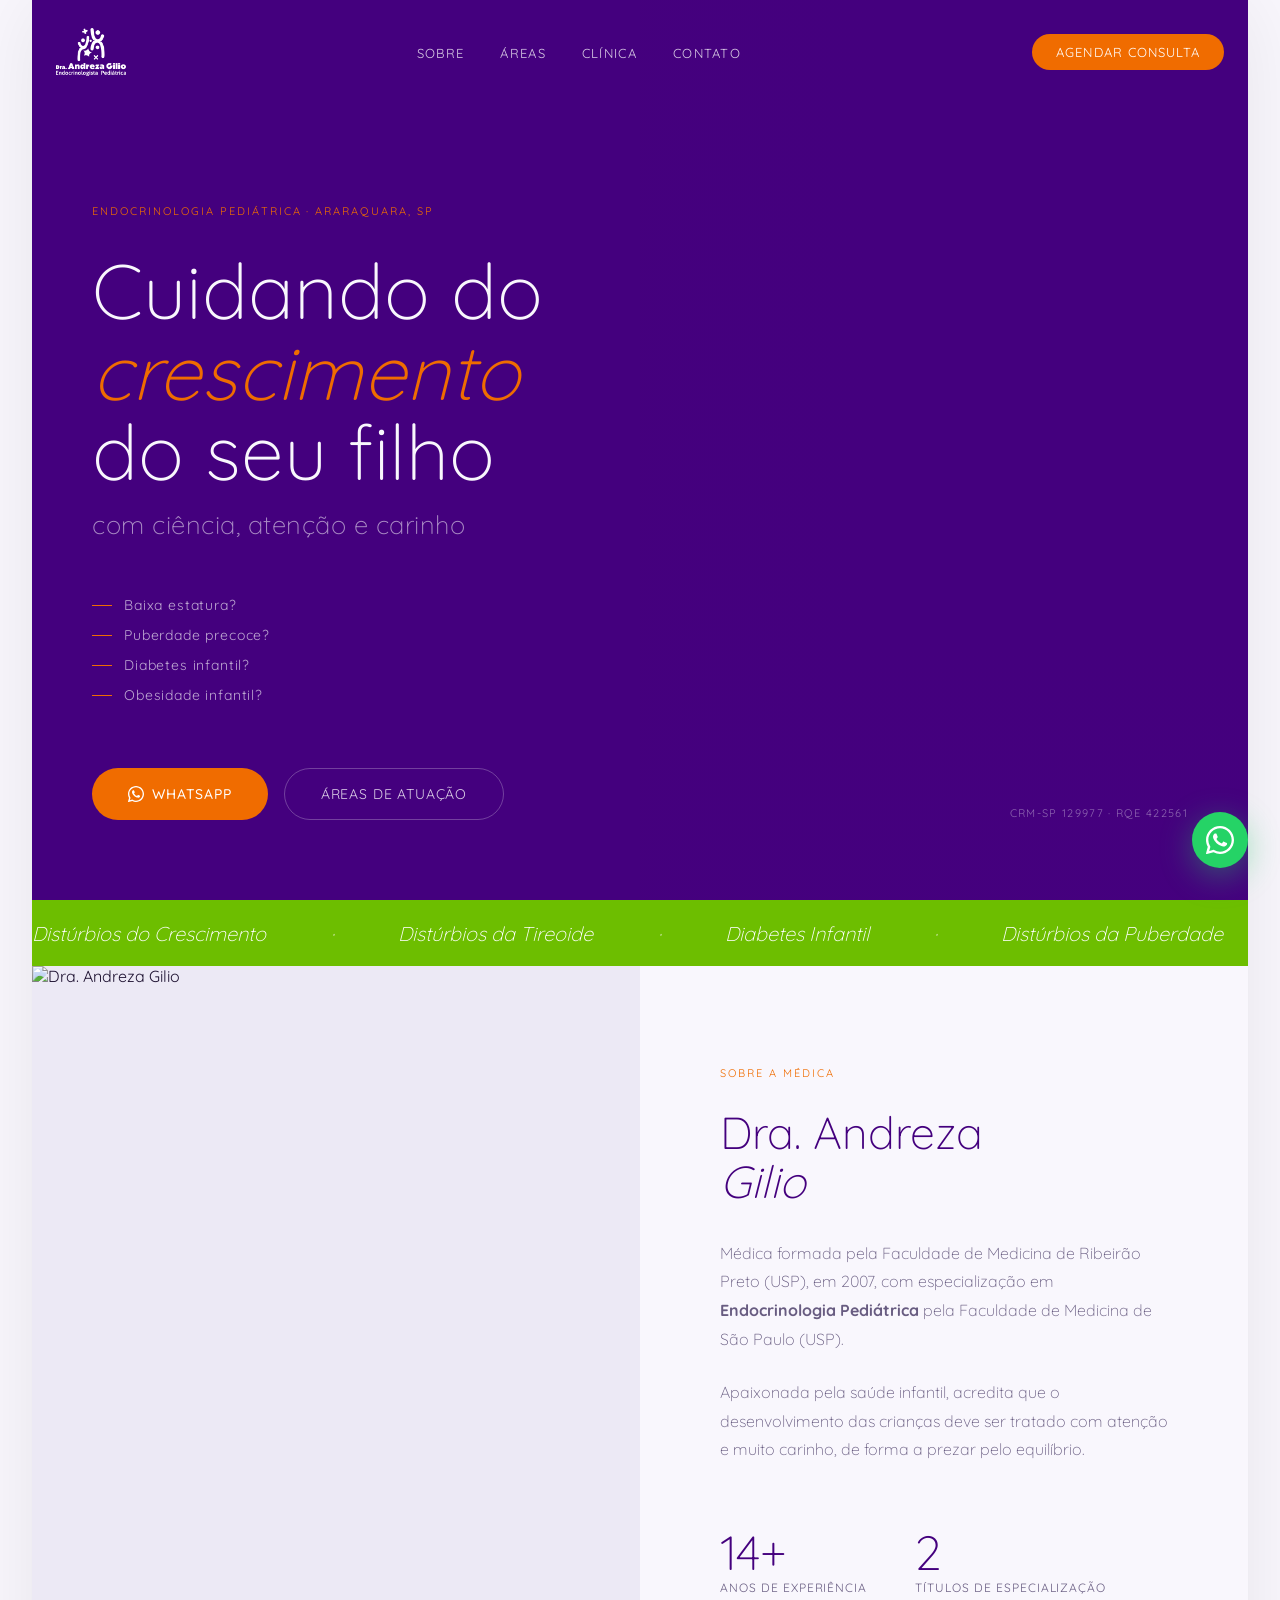
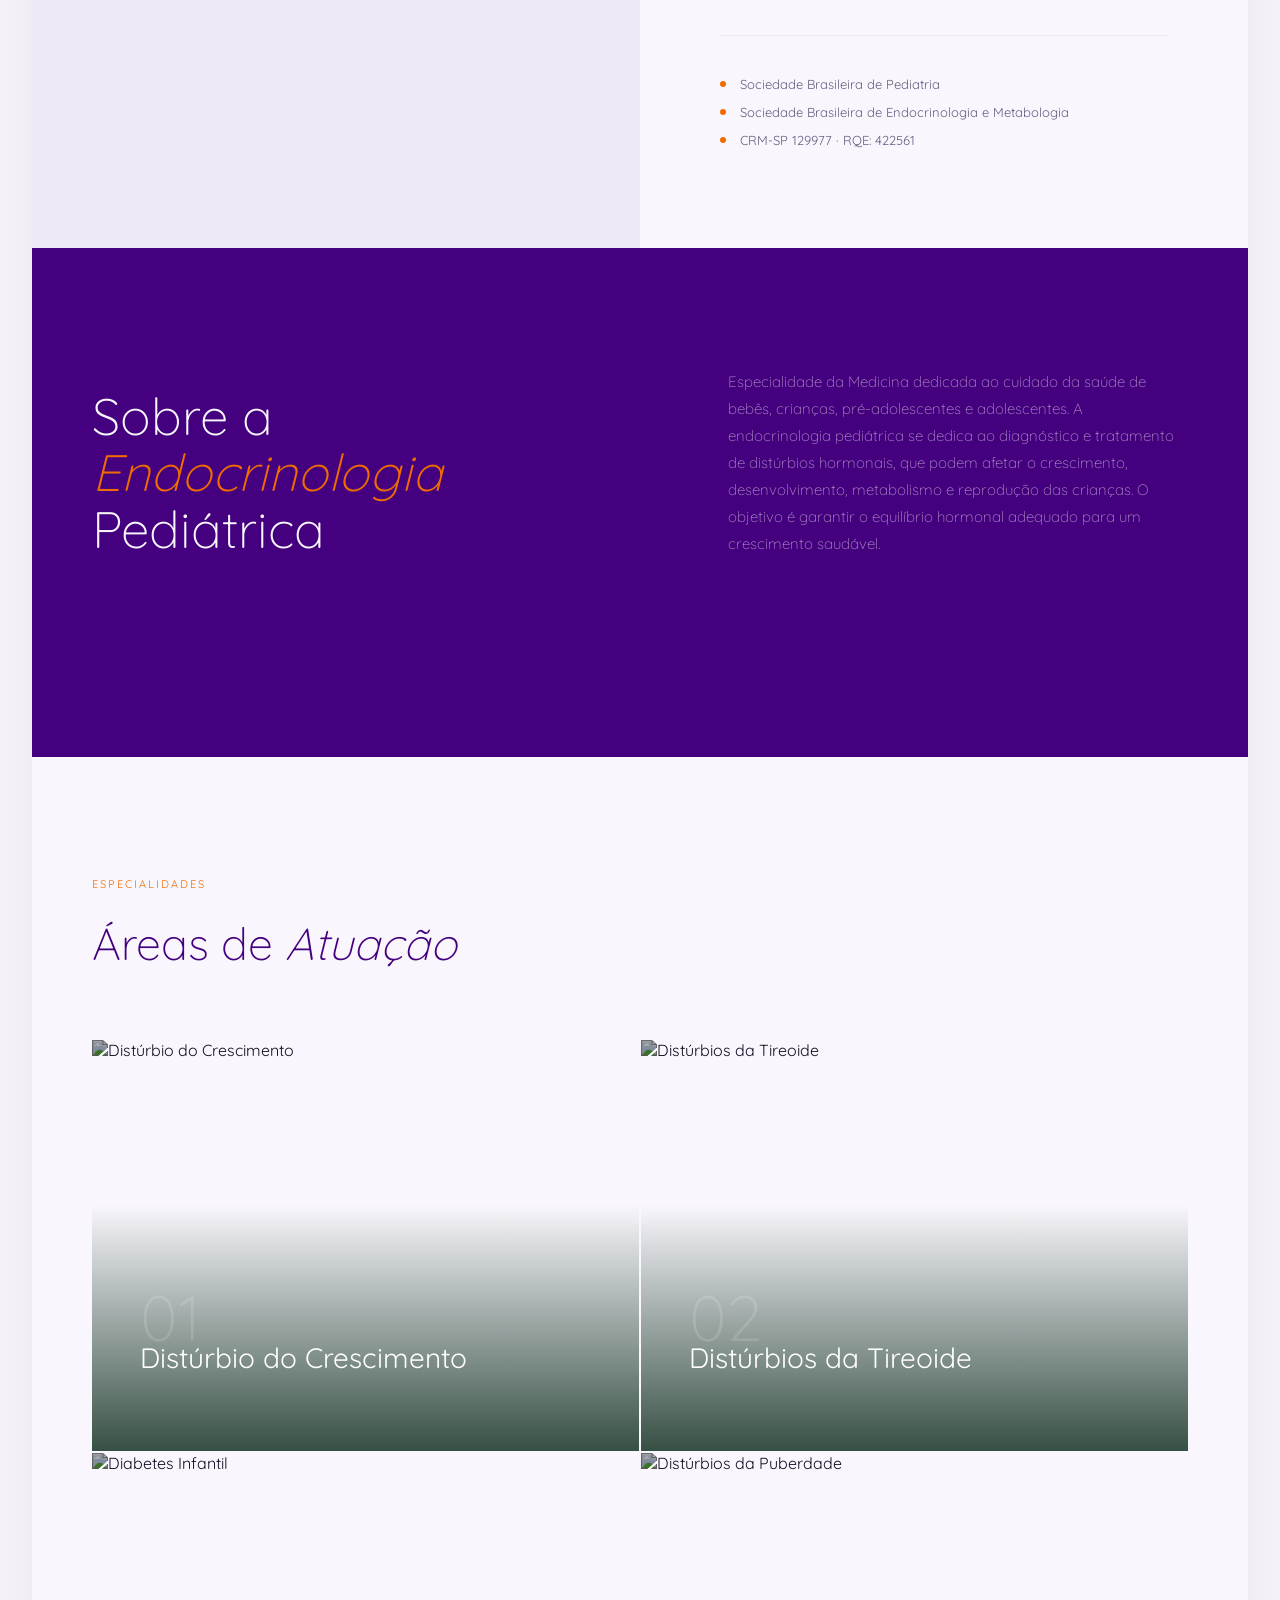
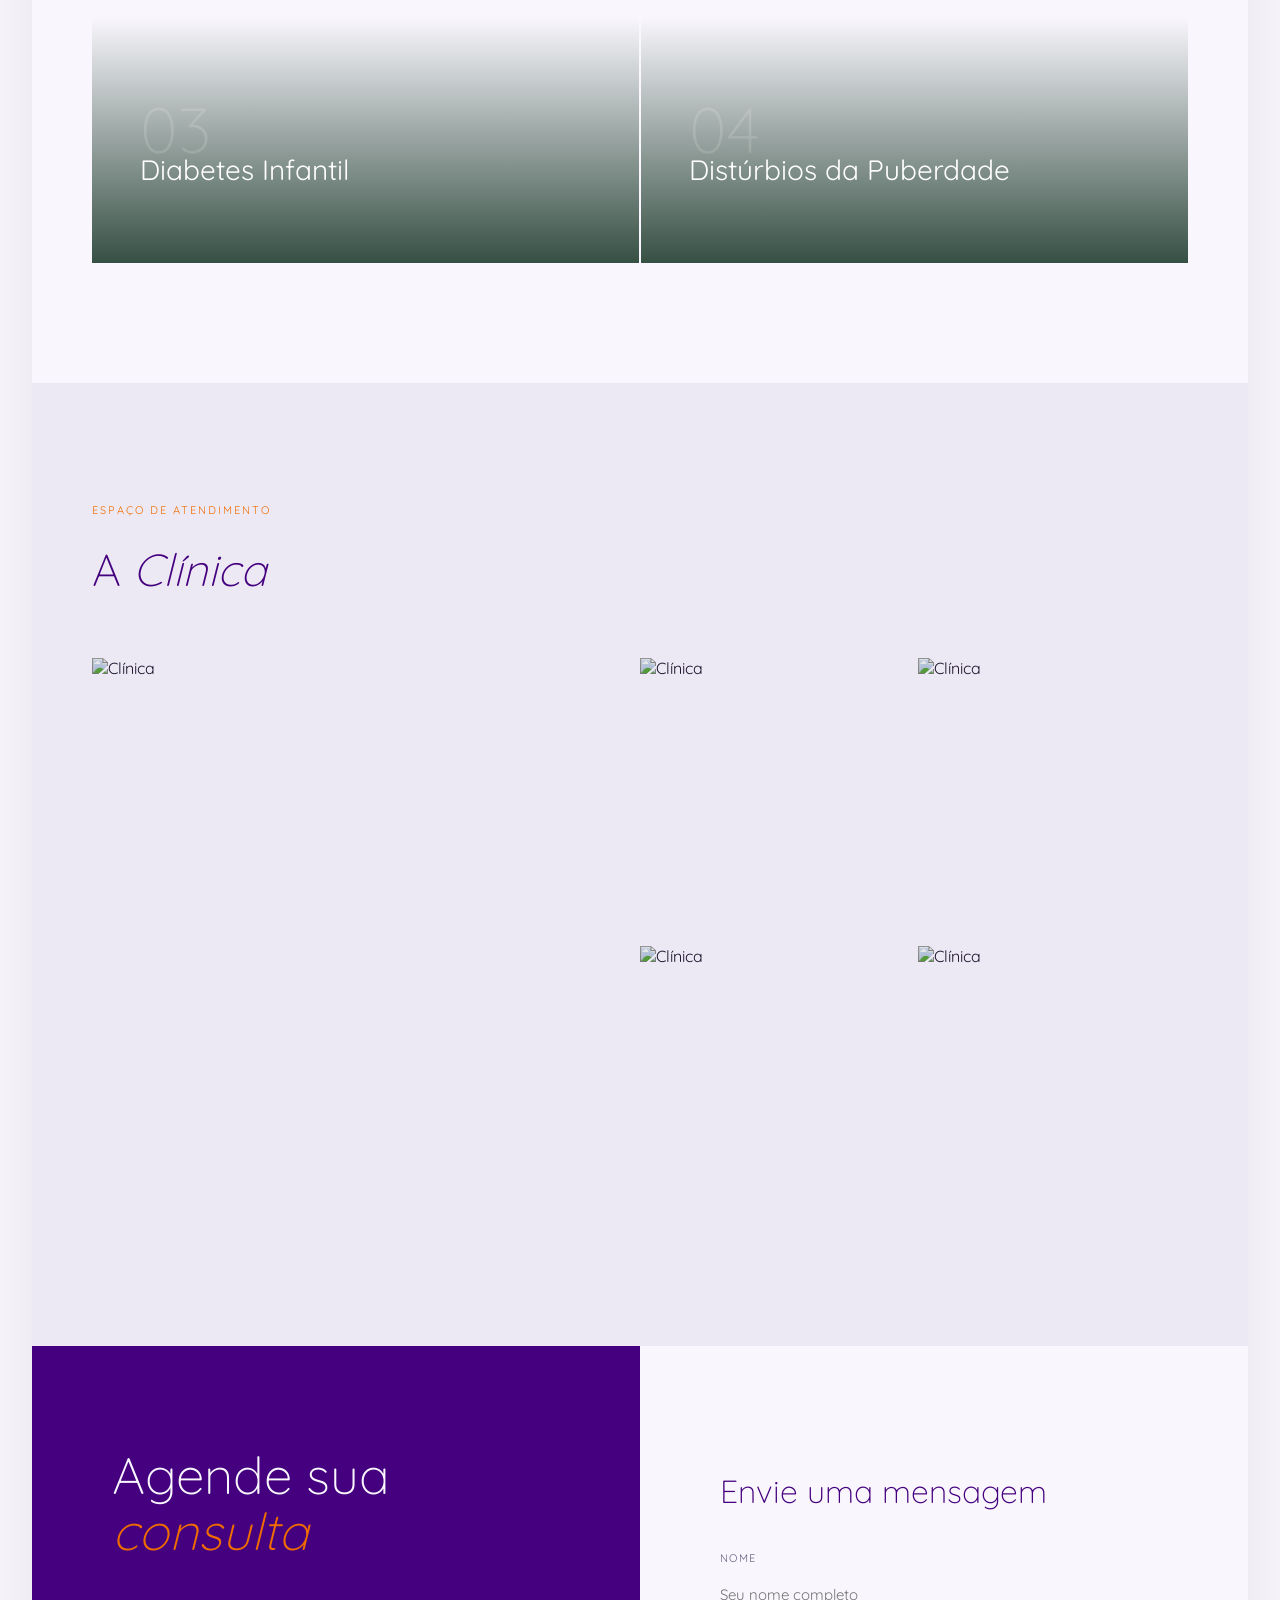
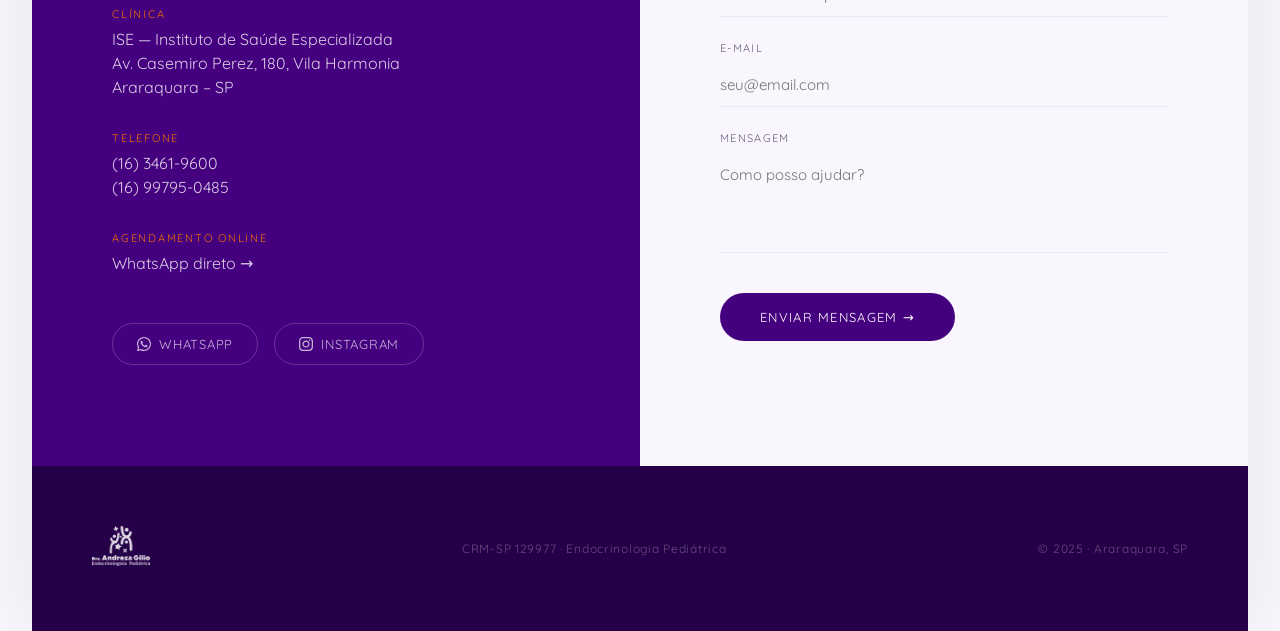
==== index.html @ 3a252bfd "Initial commit: add landing page and assets Co-Authored-By: Claude Sonnet 4.6 <noreply@anthropic.com" ====
<!DOCTYPE html>
<html lang="pt-BR">
<head>
<meta charset="UTF-8">
<meta name="viewport" content="width=device-width, initial-scale=1.0">
<title>Dra. Andreza Gilio — Endocrinologia Pediátrica</title>
<link rel="preconnect" href="https://fonts.googleapis.com">
<link href="https://fonts.googleapis.com/css2?family=Quicksand:wght@300;400;500;600;700&display=swap" rel="stylesheet">
<style>
  *, *::before, *::after { box-sizing: border-box; margin: 0; padding: 0; }

  :root {
    --green:   oklch(32% 0.18 300);   /* roxo escuro — principal */
    --green2:  oklch(44% 0.18 300);   /* roxo médio */
    --cream:   oklch(98% 0.008 300);  /* branco levemente lilás */
    --cream2:  oklch(94% 0.016 300);  /* off-white lilás */
    --gold:    oklch(68% 0.19 50);    /* laranja — CTA */
    --lime:    oklch(72% 0.22 132);   /* verde-limão */
    --pink:    oklch(62% 0.22 12);    /* rosa/estrela */
    --text:    oklch(22% 0.06 300);
    --muted:   oklch(50% 0.06 300);
    --serif: 'Quicksand', system-ui, sans-serif;
    --sans:  'Quicksand', system-ui, sans-serif;
    --max-w: 1216px;
  }

  html { scroll-behavior: smooth; }

  body {
    font-family: var(--sans);
    background: var(--cream);
    color: var(--text);
    overflow-x: hidden;
  }

  .container {
    max-width: var(--max-w);
    margin: 0 auto;
    width: 100%;
  }

  /* ── NAV ── */
  nav {
    position: fixed; top: 0; left: 0; right: 0; z-index: 100;
    display: flex; align-items: center; justify-content: center;
    padding: 0;
    transition: background 0.4s, box-shadow 0.4s;
  }
  nav.scrolled {
    background: rgba(250,248,244,0.92);
    backdrop-filter: blur(16px);
    box-shadow: 0 1px 0 rgba(0,0,0,0.06);
  }
  .nav-inner {
    max-width: var(--max-w);
    width: 100%;
    display: flex; align-items: center; justify-content: space-between;
    padding: 28px 24px;
    transition: padding 0.4s;
  }
  nav.scrolled .nav-inner { padding: 16px 24px; }
  .nav-logo {
    display: flex; align-items: center;
    text-decoration: none;
  }
  .nav-logo img { height: 48px; width: auto; transition: filter 0.4s; }
  nav:not(.scrolled) .nav-logo img { filter: brightness(0) invert(1); }
  nav.scrolled .nav-logo img { filter: none; }
  .nav-links { display: flex; gap: 36px; list-style: none; }
  .nav-links a {
    font-size: 13px; letter-spacing: 0.1em; text-transform: uppercase;
    color: rgba(255,255,255,0.8); text-decoration: none;
    transition: color 0.3s;
  }
  nav.scrolled .nav-links a { color: var(--muted); }
  .nav-links a:hover { color: var(--gold) !important; }
  .nav-cta {
    font-size: 13px; letter-spacing: 0.08em; text-transform: uppercase;
    padding: 10px 24px; border-radius: 100px;
    background: var(--gold); color: #fff; text-decoration: none;
    transition: opacity 0.2s, transform 0.2s;
  }
  .nav-cta:hover { opacity: 0.85; transform: translateY(-1px); }

  /* ── HERO ── */
  .hero {
    min-height: 100vh;
    background: var(--green);
    display: grid;
    grid-template-columns: 1fr 1fr;
    position: relative;
    overflow: hidden;
  }
  .hero-left {
    display: flex; flex-direction: column; justify-content: flex-end;
    padding: 120px 60px 80px;
    position: relative; z-index: 2;
  }
  .hero-tag {
    font-size: 11px; letter-spacing: 0.18em; text-transform: uppercase;
    color: var(--gold); margin-bottom: 32px;
    opacity: 0; animation: fadeUp 0.8s 0.2s forwards;
  }
  .hero-title {
    font-family: var(--serif);
    font-size: clamp(52px, 6vw, 88px);
    font-weight: 300; line-height: 1.05;
    color: var(--cream); margin-bottom: 16px;
    opacity: 0; animation: fadeUp 0.8s 0.4s forwards;
  }
  .hero-title em { font-style: italic; color: var(--gold); }
  .hero-subtitle {
    font-family: var(--serif); font-size: clamp(18px, 2vw, 26px);
    font-weight: 300; color: rgba(255,255,255,0.55);
    margin-bottom: 56px; letter-spacing: 0.02em;
    opacity: 0; animation: fadeUp 0.8s 0.6s forwards;
  }
  .hero-cycling {
    display: flex; flex-direction: column; gap: 12px;
    margin-bottom: 64px;
    opacity: 0; animation: fadeUp 0.8s 0.8s forwards;
  }
  .hero-q {
    display: inline-flex; align-items: center; gap: 12px;
    font-size: 14px; letter-spacing: 0.06em;
    color: rgba(255,255,255,0.65);
  }
  .hero-q::before {
    content: '';
    width: 20px; height: 1px; background: var(--gold); flex-shrink: 0;
  }
  .hero-actions {
    display: flex; gap: 16px; flex-wrap: wrap;
    opacity: 0; animation: fadeUp 0.8s 1.0s forwards;
  }
  .btn-primary {
    display: inline-flex; align-items: center; gap: 8px;
    padding: 16px 36px; border-radius: 100px;
    background: var(--gold); color: #fff;
    font-size: 14px; letter-spacing: 0.06em; text-transform: uppercase;
    text-decoration: none; transition: transform 0.2s, opacity 0.2s;
    font-family: var(--sans); font-weight: 500;
  }
  .btn-primary:hover { transform: translateY(-2px); opacity: 0.9; }
  .btn-ghost {
    display: inline-flex; align-items: center; gap: 8px;
    padding: 16px 36px; border-radius: 100px;
    border: 1px solid rgba(255,255,255,0.25);
    color: rgba(255,255,255,0.8); font-size: 14px;
    letter-spacing: 0.06em; text-transform: uppercase;
    text-decoration: none; transition: border-color 0.2s, color 0.2s;
    font-family: var(--sans);
  }
  .btn-ghost:hover { border-color: var(--gold); color: var(--gold); }

  .hero-right {
    position: relative; overflow: hidden;
  }
  .hero-img {
    position: absolute; inset: 0;
    background: url('https://andrezagilio.com.br/wp-content/uploads/2023/06/DSC00039-1.jpg') center/cover no-repeat;
    filter: brightness(0.75) saturate(0.8);
    animation: scaleIn 1.4s 0s cubic-bezier(0.25,0.46,0.45,0.94) forwards;
    transform: scale(1.08);
  }
  .hero-img-overlay {
    position: absolute; inset: 0;
    background: linear-gradient(90deg, var(--green) 0%, transparent 40%),
                linear-gradient(0deg, var(--green) 0%, transparent 30%);
    z-index: 1;
  }
  .hero-crm {
    position: absolute; bottom: 80px; right: 60px; z-index: 2;
    font-size: 11px; letter-spacing: 0.12em; text-transform: uppercase;
    color: rgba(255,255,255,0.4);
    opacity: 0; animation: fadeUp 0.8s 1.2s forwards;
  }

  /* ── MARQUEE ── */
  .marquee-wrap {
    background: var(--lime); overflow: hidden;
    padding: 18px 0;
  }
  .marquee-track {
    display: flex; gap: 64px; width: max-content;
    animation: marquee 24s linear infinite;
  }
  .marquee-item {
    font-family: var(--serif); font-size: 20px; font-weight: 300;
    font-style: italic; color: #fff; white-space: nowrap;
    display: flex; align-items: center; gap: 64px;
  }
  .marquee-item::after {
    content: '·'; font-size: 24px; color: rgba(255,255,255,0.5);
  }

  /* ── SOBRE ── */
  .sobre {
    display: grid; grid-template-columns: 1fr 1fr;
    min-height: 90vh;
  }
  .sobre-img-wrap {
    position: relative; overflow: hidden;
    background: var(--cream2);
  }
  .sobre-img {
    width: 100%; height: 100%;
    object-fit: cover;
    transition: transform 0.6s ease;
  }
  .sobre-img-wrap:hover .sobre-img { transform: scale(1.03); }
  .sobre-content {
    padding: 100px 80px;
    display: flex; flex-direction: column; justify-content: center;
  }
  .section-label {
    font-size: 11px; letter-spacing: 0.18em; text-transform: uppercase;
    color: var(--gold); margin-bottom: 28px;
  }
  .section-title {
    font-family: var(--serif);
    font-size: clamp(36px, 3.5vw, 56px);
    font-weight: 300; line-height: 1.1;
    color: var(--green); margin-bottom: 32px;
  }
  .section-title em { font-style: italic; }
  .sobre-text {
    font-size: 16px; line-height: 1.8;
    color: var(--muted); margin-bottom: 24px;
    font-weight: 300;
  }
  .sobre-creds {
    display: flex; flex-direction: column; gap: 12px;
    margin-top: 40px;
    padding-top: 40px;
    border-top: 1px solid var(--cream2);
  }
  .cred-item {
    display: flex; align-items: center; gap: 14px;
    font-size: 13px; color: var(--muted);
  }
  .cred-dot {
    width: 6px; height: 6px; border-radius: 50%;
    background: var(--gold); flex-shrink: 0;
  }
  .stat-row {
    display: flex; gap: 48px; margin-top: 40px;
  }
  .stat { display: flex; flex-direction: column; gap: 4px; }
  .stat-num {
    font-family: var(--serif); font-size: 48px;
    font-weight: 300; color: var(--green); line-height: 1;
  }
  .stat-label { font-size: 12px; letter-spacing: 0.08em; text-transform: uppercase; color: var(--muted); }

  /* ── ESPECIALIDADE ── */
  .especialidade {
    background: var(--green);
    padding: 120px 60px;
  }
  .espec-header {
    display: flex; justify-content: space-between; align-items: flex-end;
    margin-bottom: 80px;
  }
  .espec-title {
    font-family: var(--serif);
    font-size: clamp(36px, 4vw, 64px);
    font-weight: 300; color: var(--cream); line-height: 1.1;
  }
  .espec-title em { font-style: italic; color: var(--gold); }
  .espec-text {
    max-width: 460px; font-size: 15px; line-height: 1.8;
    color: rgba(255,255,255,0.55); font-weight: 300;
  }

  /* ── AREAS ── */
  .areas { padding: 120px 60px; background: var(--cream); }
  .areas-grid {
    display: grid; grid-template-columns: repeat(2, 1fr);
    gap: 2px; margin-top: 72px;
  }
  .area-card {
    position: relative; overflow: hidden;
    aspect-ratio: 4/3; cursor: pointer;
  }
  .area-img {
    width: 100%; height: 100%; object-fit: cover;
    transition: transform 0.6s ease;
    filter: brightness(0.65);
  }
  .area-card:hover .area-img { transform: scale(1.05); filter: brightness(0.5); }
  .area-overlay {
    position: absolute; inset: 0;
    display: flex; flex-direction: column; justify-content: flex-end;
    padding: 48px;
    background: linear-gradient(0deg, rgba(20,50,35,0.85) 0%, transparent 60%);
    z-index: 1;
  }
  .area-num {
    font-family: var(--serif); font-size: 64px; font-weight: 300;
    color: rgba(255,255,255,0.15); line-height: 1;
    margin-bottom: -8px;
  }
  .area-name {
    font-family: var(--serif); font-size: 28px; font-weight: 400;
    color: #fff; line-height: 1.2; margin-bottom: 12px;
  }
  .area-desc {
    font-size: 14px; line-height: 1.7; color: rgba(255,255,255,0.65);
    max-height: 0; overflow: hidden;
    transition: max-height 0.5s ease, opacity 0.4s;
    opacity: 0;
  }
  .area-card:hover .area-desc { max-height: 200px; opacity: 1; }
  .area-link {
    display: inline-flex; align-items: center; gap: 8px;
    margin-top: 16px; font-size: 13px; letter-spacing: 0.08em;
    text-transform: uppercase; color: var(--gold);
    text-decoration: none;
    max-height: 0; overflow: hidden; opacity: 0;
    transition: max-height 0.5s ease, opacity 0.4s 0.1s;
  }
  .area-card:hover .area-link { max-height: 40px; opacity: 1; }

  /* ── GALERIA ── */
  .galeria { padding: 120px 60px; background: var(--cream2); }
  .galeria-grid {
    display: grid;
    grid-template-columns: 2fr 1fr 1fr;
    grid-template-rows: 280px 280px;
    gap: 8px; margin-top: 64px;
  }
  .gal-item { overflow: hidden; }
  .gal-item:first-child { grid-row: 1/3; }
  .gal-item img {
    width: 100%; height: 100%; object-fit: cover;
    transition: transform 0.6s ease, filter 0.4s;
    filter: brightness(0.9) saturate(0.9);
  }
  .gal-item:hover img { transform: scale(1.05); filter: brightness(1) saturate(1); }

  /* ── CONTATO ── */
  .contato {
    display: grid; grid-template-columns: 1fr 1fr;
    min-height: 80vh;
  }
  .contato-left {
    background: var(--green);
    padding: 100px 80px;
    display: flex; flex-direction: column; justify-content: center;
  }
  .contato-title {
    font-family: var(--serif);
    font-size: clamp(36px, 4vw, 60px);
    font-weight: 300; color: var(--cream); line-height: 1.1;
    margin-bottom: 48px;
  }
  .contato-title em { font-style: italic; color: var(--gold); }
  .info-block {
    display: flex; flex-direction: column; gap: 32px;
  }
  .info-item { display: flex; flex-direction: column; gap: 6px; }
  .info-label {
    font-size: 11px; letter-spacing: 0.16em; text-transform: uppercase;
    color: var(--gold);
  }
  .info-value {
    font-size: 16px; color: rgba(255,255,255,0.8); line-height: 1.5;
  }
  .info-value a { color: rgba(255,255,255,0.8); text-decoration: none; }
  .info-value a:hover { color: var(--gold); }
  .social-row { display: flex; gap: 16px; margin-top: 48px; }
  .social-btn {
    display: inline-flex; align-items: center; gap: 8px;
    padding: 12px 24px; border-radius: 100px;
    border: 1px solid rgba(255,255,255,0.2);
    color: rgba(255,255,255,0.7); font-size: 13px;
    letter-spacing: 0.06em; text-transform: uppercase;
    text-decoration: none; transition: all 0.2s;
  }
  .social-btn:hover { background: var(--gold); border-color: var(--gold); color: #fff; }

  .contato-right {
    background: var(--cream); padding: 100px 80px;
    display: flex; flex-direction: column; justify-content: center;
  }
  .form-title {
    font-family: var(--serif); font-size: 32px;
    font-weight: 300; color: var(--green); margin-bottom: 40px;
  }
  .form-group { display: flex; flex-direction: column; gap: 8px; margin-bottom: 24px; }
  .form-label { font-size: 11px; letter-spacing: 0.12em; text-transform: uppercase; color: var(--muted); }
  .form-input, .form-textarea {
    border: none; border-bottom: 1px solid var(--cream2);
    background: transparent; padding: 12px 0;
    font-family: var(--sans); font-size: 15px; color: var(--text);
    outline: none; transition: border-color 0.3s;
  }
  .form-input:focus, .form-textarea:focus { border-color: var(--green); }
  .form-textarea { resize: none; min-height: 100px; }
  .btn-submit {
    display: inline-flex; align-items: center; gap: 8px;
    padding: 16px 40px; border-radius: 100px;
    background: var(--green); color: #fff;
    font-family: var(--sans); font-size: 13px;
    letter-spacing: 0.1em; text-transform: uppercase;
    border: none; cursor: pointer; margin-top: 16px;
    transition: transform 0.2s, opacity 0.2s;
  }
  .btn-submit:hover { transform: translateY(-2px); opacity: 0.85; }

  /* ── FOOTER ── */
  .hero-deco {
    position: absolute; inset: 0; width: 100%; height: 100%;
    pointer-events: none; z-index: 3;
  }

  footer {
    background: oklch(22% 0.12 300);
    padding: 60px;
    display: flex; align-items: center; justify-content: space-between;
    flex-wrap: wrap; gap: 24px;
  }
  .footer-logo {
    font-family: var(--serif); font-size: 20px;
    font-weight: 300; color: var(--cream); letter-spacing: 0.04em;
  }
  .footer-copy {
    font-size: 12px; color: rgba(255,255,255,0.3); letter-spacing: 0.06em;
  }
  .footer-crm { font-size: 12px; color: rgba(255,255,255,0.3); letter-spacing: 0.06em; }

  /* ── FLOATING WA ── */
  .wa-float {
    position: fixed; bottom: 32px; right: 32px; z-index: 200;
    width: 56px; height: 56px; border-radius: 50%;
    background: #25D366; display: flex; align-items: center; justify-content: center;
    box-shadow: 0 8px 32px rgba(37,211,102,0.4);
    text-decoration: none;
    transition: transform 0.2s, box-shadow 0.2s;
    animation: pulse 2s ease-in-out infinite;
  }
  .wa-float:hover { transform: scale(1.1); box-shadow: 0 12px 40px rgba(37,211,102,0.6); animation: none; }
  .wa-float svg { width: 28px; height: 28px; fill: #fff; }

  /* ── ANIMATIONS ── */
  @keyframes fadeUp {
    from { opacity: 0; transform: translateY(24px); }
    to   { opacity: 1; transform: translateY(0); }
  }
  @keyframes scaleIn {
    from { transform: scale(1.08); }
    to   { transform: scale(1); }
  }
  @keyframes marquee {
    from { transform: translateX(0); }
    to   { transform: translateX(-50%); }
  }
  @keyframes pulse {
    0%, 100% { box-shadow: 0 8px 32px rgba(37,211,102,0.4); }
    50%       { box-shadow: 0 8px 48px rgba(37,211,102,0.7); }
  }

  /* ── SITE WRAP ── */
  .site-wrap {
    max-width: var(--max-w);
    margin: 0 auto;
    overflow: hidden;
    box-shadow: 0 0 80px rgba(0,0,0,0.08);
  }

  /* ── SCROLL REVEAL ── */
  .reveal { opacity: 0; transform: translateY(40px); transition: opacity 0.8s ease, transform 0.8s ease; }
  .reveal.visible { opacity: 1; transform: translateY(0); }
  .reveal-delay-1 { transition-delay: 0.1s; }
  .reveal-delay-2 { transition-delay: 0.2s; }
  .reveal-delay-3 { transition-delay: 0.3s; }

  /* ── RESPONSIVE ── */
  @media (max-width: 900px) {
    .nav-inner { padding: 16px 20px !important; }
    .nav-links { display: none; }
    .hero { grid-template-columns: 1fr; }
    .hero-right { display: none; }
    .hero-left { padding: 120px 24px 80px; }
    .sobre { grid-template-columns: 1fr; }
    .sobre-img-wrap { height: 50vw; }
    .sobre-content { padding: 64px 24px; }
    .areas { padding: 80px 24px; }
    .areas-grid { grid-template-columns: 1fr; }
    .espec-header { flex-direction: column; gap: 24px; }
    .especialidade { padding: 80px 24px; }
    .galeria { padding: 80px 24px; }
    .galeria-grid { grid-template-columns: 1fr 1fr; grid-template-rows: auto; }
    .gal-item:first-child { grid-column: 1/3; grid-row: auto; }
    .contato { grid-template-columns: 1fr; }
    .contato-left, .contato-right { padding: 64px 24px; }
    .footer { padding: 40px 24px; }
    .stat-row { gap: 24px; }
  }
</style>
</head>
<body>

<div class="site-wrap">
<!-- NAV -->
<nav id="nav">
  <div class="nav-inner">
    <a href="#" class="nav-logo">
      <img src="uploads/pasted-1777074716741-0.png" alt="Dra. Andreza Gilio">
    </a>
    <ul class="nav-links">
      <li><a href="#sobre">Sobre</a></li>
      <li><a href="#areas">Áreas</a></li>
      <li><a href="#galeria">Clínica</a></li>
      <li><a href="#contato">Contato</a></li>
    </ul>
    <a href="https://wa.me/5516997950485" target="_blank" class="nav-cta">Agendar Consulta</a>
  </div>
</nav>

<!-- HERO -->
<section class="hero">
  <div class="hero-left">
    <p class="hero-tag">Endocrinologia Pediátrica · Araraquara, SP</p>
    <h1 class="hero-title">Cuidando do<br><em>crescimento</em><br>do seu filho</h1>
    <p class="hero-subtitle">com ciência, atenção e carinho</p>
    <div class="hero-cycling">
      <span class="hero-q">Baixa estatura?</span>
      <span class="hero-q">Puberdade precoce?</span>
      <span class="hero-q">Diabetes infantil?</span>
      <span class="hero-q">Obesidade infantil?</span>
    </div>
    <div class="hero-actions">
      <a href="https://wa.me/5516997950485" target="_blank" class="btn-primary">
        <svg width="16" height="16" viewBox="0 0 24 24" fill="currentColor"><path d="M17.472 14.382c-.297-.149-1.758-.867-2.03-.967-.273-.099-.471-.148-.67.15-.197.297-.767.966-.94 1.164-.173.199-.347.223-.644.075-.297-.15-1.255-.463-2.39-1.475-.883-.788-1.48-1.761-1.653-2.059-.173-.297-.018-.458.13-.606.134-.133.298-.347.446-.52.149-.174.198-.298.298-.497.099-.198.05-.371-.025-.52-.075-.149-.669-1.612-.916-2.207-.242-.579-.487-.5-.669-.51-.173-.008-.371-.01-.57-.01-.198 0-.52.074-.792.372-.272.297-1.04 1.016-1.04 2.479 0 1.462 1.065 2.875 1.213 3.074.149.198 2.096 3.2 5.077 4.487.709.306 1.262.489 1.694.625.712.227 1.36.195 1.871.118.571-.085 1.758-.719 2.006-1.413.248-.694.248-1.289.173-1.413-.074-.124-.272-.198-.57-.347z"/><path d="M12 0C5.373 0 0 5.373 0 12c0 2.123.553 4.116 1.524 5.849L.057 23.428a.5.5 0 0 0 .617.61l5.765-1.516A11.953 11.953 0 0 0 12 24c6.627 0 12-5.373 12-12S18.627 0 12 0zm0 22a9.955 9.955 0 0 1-5.093-1.396l-.366-.217-3.786.994 1.012-3.695-.238-.38A9.954 9.954 0 0 1 2 12C2 6.477 6.477 2 12 2s10 4.477 10 10-4.477 10-10 10z"/></svg>
        WhatsApp
      </a>
      <a href="#areas" class="btn-ghost">Áreas de Atuação</a>
    </div>
  </div>
  <div class="hero-right">
    <div class="hero-img"></div>
    <div class="hero-img-overlay"></div>
  </div>
  <p class="hero-crm">CRM-SP 129977 · RQE 422561</p>
</section>

<!-- MARQUEE -->
<div class="marquee-wrap">
  <div class="marquee-track">
    <span class="marquee-item">Distúrbios do Crescimento</span>
    <span class="marquee-item">Distúrbios da Tireoide</span>
    <span class="marquee-item">Diabetes Infantil</span>
    <span class="marquee-item">Distúrbios da Puberdade</span>
    <span class="marquee-item">Obesidade Infantil</span>
    <span class="marquee-item">Endocrinologia Pediátrica</span>
    <!-- duplicate for seamless loop -->
    <span class="marquee-item">Distúrbios do Crescimento</span>
    <span class="marquee-item">Distúrbios da Tireoide</span>
    <span class="marquee-item">Diabetes Infantil</span>
    <span class="marquee-item">Distúrbios da Puberdade</span>
    <span class="marquee-item">Obesidade Infantil</span>
    <span class="marquee-item">Endocrinologia Pediátrica</span>
  </div>
</div>

<!-- SOBRE -->
<section class="sobre" id="sobre">
  <div class="sobre-img-wrap">
    <img class="sobre-img" src="https://andrezagilio.com.br/wp-content/uploads/2023/06/MG_7802-768x512-1.jpg" alt="Dra. Andreza Gilio">
  </div>
  <div class="sobre-content">
    <p class="section-label reveal">Sobre a Médica</p>
    <h2 class="section-title reveal reveal-delay-1">Dra. Andreza<br><em>Gilio</em></h2>
    <p class="sobre-text reveal reveal-delay-2">
      Médica formada pela Faculdade de Medicina de Ribeirão Preto (USP), em 2007, com especialização em <strong>Endocrinologia Pediátrica</strong> pela Faculdade de Medicina de São Paulo (USP).
    </p>
    <p class="sobre-text reveal reveal-delay-2">
      Apaixonada pela saúde infantil, acredita que o desenvolvimento das crianças deve ser tratado com atenção e muito carinho, de forma a prezar pelo equilíbrio.
    </p>
    <div class="stat-row reveal reveal-delay-3">
      <div class="stat">
        <span class="stat-num">14+</span>
        <span class="stat-label">Anos de experiência</span>
      </div>
      <div class="stat">
        <span class="stat-num">2</span>
        <span class="stat-label">Títulos de especialização</span>
      </div>
    </div>
    <div class="sobre-creds reveal reveal-delay-3">
      <div class="cred-item"><span class="cred-dot"></span> Sociedade Brasileira de Pediatria</div>
      <div class="cred-item"><span class="cred-dot"></span> Sociedade Brasileira de Endocrinologia e Metabologia</div>
      <div class="cred-item"><span class="cred-dot"></span> CRM-SP 129977 · RQE: 422561</div>
    </div>
  </div>
</section>

<!-- ESPECIALIDADE -->
<section class="especialidade">
  <div class="espec-header">
    <h2 class="espec-title reveal">Sobre a<br><em>Endocrinologia</em><br>Pediátrica</h2>
    <p class="espec-text reveal reveal-delay-2">
      Especialidade da Medicina dedicada ao cuidado da saúde de bebês, crianças, pré-adolescentes e adolescentes. A endocrinologia pediátrica se dedica ao diagnóstico e tratamento de distúrbios hormonais, que podem afetar o crescimento, desenvolvimento, metabolismo e reprodução das crianças. O objetivo é garantir o equilíbrio hormonal adequado para um crescimento saudável.
    </p>
  </div>
</section>

<!-- AREAS -->
<section class="areas" id="areas">
  <p class="section-label reveal">Especialidades</p>
  <h2 class="section-title reveal reveal-delay-1">Áreas de <em>Atuação</em></h2>
  <div class="areas-grid">
    <div class="area-card">
      <img class="area-img" src="https://andrezagilio.com.br/wp-content/uploads/2023/06/4-2.jpg" alt="Distúrbio do Crescimento">
      <div class="area-overlay">
        <span class="area-num">01</span>
        <h3 class="area-name">Distúrbio do Crescimento</h3>
        <p class="area-desc">Condições que afetam o crescimento físico e maturação sexual em crianças, diagnosticadas e tratadas para garantir um desenvolvimento adequado.</p>
        <a href="https://wa.me/5516997950485" target="_blank" class="area-link">Agendar consulta →</a>
      </div>
    </div>
    <div class="area-card">
      <img class="area-img" src="https://andrezagilio.com.br/wp-content/uploads/2023/06/3-2.jpg" alt="Distúrbios da Tireoide">
      <div class="area-overlay">
        <span class="area-num">02</span>
        <h3 class="area-name">Distúrbios da Tireoide</h3>
        <p class="area-desc">Condições que afetam o funcionamento da glândula tireoide, incluindo hipotireoidismo, hipertireoidismo e outras doenças.</p>
        <a href="https://wa.me/5516997950485" target="_blank" class="area-link">Agendar consulta →</a>
      </div>
    </div>
    <div class="area-card">
      <img class="area-img" src="https://andrezagilio.com.br/wp-content/uploads/2023/06/2-1.jpg" alt="Diabetes Infantil">
      <div class="area-overlay">
        <span class="area-num">03</span>
        <h3 class="area-name">Diabetes Infantil</h3>
        <p class="area-desc">Condição em que crianças apresentam dificuldades na regulação dos níveis de açúcar no sangue, com manejo e tratamento especializado.</p>
        <a href="https://wa.me/5516997950485" target="_blank" class="area-link">Agendar consulta →</a>
      </div>
    </div>
    <div class="area-card">
      <img class="area-img" src="https://andrezagilio.com.br/wp-content/uploads/2023/06/1.jpg" alt="Distúrbios da Puberdade">
      <div class="area-overlay">
        <span class="area-num">04</span>
        <h3 class="area-name">Distúrbios da Puberdade</h3>
        <p class="area-desc">Puberdade precoce, tardia ou anormalidades no desenvolvimento dos caracteres sexuais secundários, tratados com cuidado especializado.</p>
        <a href="https://wa.me/5516997950485" target="_blank" class="area-link">Agendar consulta →</a>
      </div>
    </div>
  </div>
</section>

<!-- GALERIA -->
<section class="galeria" id="galeria">
  <p class="section-label reveal">Espaço de Atendimento</p>
  <h2 class="section-title reveal reveal-delay-1">A <em>Clínica</em></h2>
  <div class="galeria-grid">
    <div class="gal-item reveal">
      <img src="https://andrezagilio.com.br/wp-content/uploads/2023/06/MG_7847.jpg" alt="Clínica">
    </div>
    <div class="gal-item reveal reveal-delay-1">
      <img src="https://andrezagilio.com.br/wp-content/uploads/2023/06/MG_7840.jpg" alt="Clínica">
    </div>
    <div class="gal-item reveal reveal-delay-2">
      <img src="https://andrezagilio.com.br/wp-content/uploads/2023/06/MG_7804.jpg" alt="Clínica">
    </div>
    <div class="gal-item reveal reveal-delay-1">
      <img src="https://andrezagilio.com.br/wp-content/uploads/2023/06/MG_7786.jpg" alt="Clínica">
    </div>
    <div class="gal-item reveal reveal-delay-2">
      <img src="https://andrezagilio.com.br/wp-content/uploads/2023/06/MG_7779.jpg" alt="Clínica">
    </div>
  </div>
</section>

<!-- CONTATO -->
<section class="contato" id="contato">
  <div class="contato-left">
    <h2 class="contato-title reveal">Agende sua<br><em>consulta</em></h2>
    <div class="info-block">
      <div class="info-item reveal">
        <span class="info-label">Clínica</span>
        <span class="info-value">ISE — Instituto de Saúde Especializada<br>Av. Casemiro Perez, 180, Vila Harmonia<br>Araraquara – SP</span>
      </div>
      <div class="info-item reveal reveal-delay-1">
        <span class="info-label">Telefone</span>
        <span class="info-value">
          <a href="tel:+551634619600">(16) 3461-9600</a><br>
          <a href="tel:+5516997950485">(16) 99795-0485</a>
        </span>
      </div>
      <div class="info-item reveal reveal-delay-2">
        <span class="info-label">Agendamento Online</span>
        <span class="info-value">
          <a href="https://wa.me/5516997950485" target="_blank">WhatsApp direto →</a>
        </span>
      </div>
    </div>
    <div class="social-row reveal reveal-delay-3">
      <a href="https://wa.me/5516997950485" target="_blank" class="social-btn">
        <svg width="14" height="14" viewBox="0 0 24 24" fill="currentColor"><path d="M17.472 14.382c-.297-.149-1.758-.867-2.03-.967-.273-.099-.471-.148-.67.15-.197.297-.767.966-.94 1.164-.173.199-.347.223-.644.075-.297-.15-1.255-.463-2.39-1.475-.883-.788-1.48-1.761-1.653-2.059-.173-.297-.018-.458.13-.606.134-.133.298-.347.446-.52.149-.174.198-.298.298-.497.099-.198.05-.371-.025-.52-.075-.149-.669-1.612-.916-2.207-.242-.579-.487-.5-.669-.51-.173-.008-.371-.01-.57-.01-.198 0-.52.074-.792.372-.272.297-1.04 1.016-1.04 2.479 0 1.462 1.065 2.875 1.213 3.074.149.198 2.096 3.2 5.077 4.487.709.306 1.262.489 1.694.625.712.227 1.36.195 1.871.118.571-.085 1.758-.719 2.006-1.413.248-.694.248-1.289.173-1.413-.074-.124-.272-.198-.57-.347z"/><path d="M12 0C5.373 0 0 5.373 0 12c0 2.123.553 4.116 1.524 5.849L.057 23.428a.5.5 0 0 0 .617.61l5.765-1.516A11.953 11.953 0 0 0 12 24c6.627 0 12-5.373 12-12S18.627 0 12 0zm0 22a9.955 9.955 0 0 1-5.093-1.396l-.366-.217-3.786.994 1.012-3.695-.238-.38A9.954 9.954 0 0 1 2 12C2 6.477 6.477 2 12 2s10 4.477 10 10-4.477 10-10 10z"/></svg>
        WhatsApp
      </a>
      <a href="https://www.instagram.com/dra.andrezagilio/" target="_blank" class="social-btn">
        <svg width="14" height="14" viewBox="0 0 24 24" fill="currentColor"><path d="M12 2.163c3.204 0 3.584.012 4.85.07 3.252.148 4.771 1.691 4.919 4.919.058 1.265.069 1.645.069 4.849 0 3.205-.012 3.584-.069 4.849-.149 3.225-1.664 4.771-4.919 4.919-1.266.058-1.644.07-4.85.07-3.204 0-3.584-.012-4.849-.07-3.26-.149-4.771-1.699-4.919-4.92-.058-1.265-.07-1.644-.07-4.849 0-3.204.013-3.583.07-4.849.149-3.227 1.664-4.771 4.919-4.919 1.266-.057 1.645-.069 4.849-.069zm0-2.163c-3.259 0-3.667.014-4.947.072-4.358.2-6.78 2.618-6.98 6.98-.059 1.281-.073 1.689-.073 4.948 0 3.259.014 3.668.072 4.948.2 4.358 2.618 6.78 6.98 6.98 1.281.058 1.689.072 4.948.072 3.259 0 3.668-.014 4.948-.072 4.354-.2 6.782-2.618 6.979-6.98.059-1.28.073-1.689.073-4.948 0-3.259-.014-3.667-.072-4.947-.196-4.354-2.617-6.78-6.979-6.98-1.281-.059-1.69-.073-4.949-.073zm0 5.838c-3.403 0-6.162 2.759-6.162 6.162s2.759 6.163 6.162 6.163 6.162-2.759 6.162-6.163c0-3.403-2.759-6.162-6.162-6.162zm0 10.162c-2.209 0-4-1.79-4-4 0-2.209 1.791-4 4-4s4 1.791 4 4c0 2.21-1.791 4-4 4zm6.406-11.845c-.796 0-1.441.645-1.441 1.44s.645 1.44 1.441 1.44c.795 0 1.439-.645 1.439-1.44s-.644-1.44-1.439-1.44z"/></svg>
        Instagram
      </a>
    </div>
  </div>
  <div class="contato-right">
    <h3 class="form-title reveal">Envie uma mensagem</h3>
    <form onsubmit="handleForm(event)">
      <div class="form-group reveal">
        <label class="form-label">Nome</label>
        <input class="form-input" type="text" placeholder="Seu nome completo" required>
      </div>
      <div class="form-group reveal reveal-delay-1">
        <label class="form-label">E-mail</label>
        <input class="form-input" type="email" placeholder="seu@email.com" required>
      </div>
      <div class="form-group reveal reveal-delay-2">
        <label class="form-label">Mensagem</label>
        <textarea class="form-textarea" placeholder="Como posso ajudar?" required></textarea>
      </div>
      <button type="submit" class="btn-submit reveal reveal-delay-3">Enviar mensagem →</button>
    </form>
  </div>
</section>

<!-- FOOTER -->
<footer>
  <span class="footer-logo"><img src="uploads/pasted-1777074716741-0.png" alt="Dra. Andreza Gilio" style="height:40px;filter:brightness(0) invert(1);opacity:0.85;"></span>
  <span class="footer-crm">CRM-SP 129977 · Endocrinologia Pediátrica</span>
  <span class="footer-copy">© 2025 · Araraquara, SP</span>
</footer>
</div><!-- /.site-wrap -->

<!-- FLOATING WA -->
<a href="https://wa.me/5516997950485" target="_blank" class="wa-float" title="Agendar pelo WhatsApp">
  <svg viewBox="0 0 24 24"><path d="M17.472 14.382c-.297-.149-1.758-.867-2.03-.967-.273-.099-.471-.148-.67.15-.197.297-.767.966-.94 1.164-.173.199-.347.223-.644.075-.297-.15-1.255-.463-2.39-1.475-.883-.788-1.48-1.761-1.653-2.059-.173-.297-.018-.458.13-.606.134-.133.298-.347.446-.52.149-.174.198-.298.298-.497.099-.198.05-.371-.025-.52-.075-.149-.669-1.612-.916-2.207-.242-.579-.487-.5-.669-.51-.173-.008-.371-.01-.57-.01-.198 0-.52.074-.792.372-.272.297-1.04 1.016-1.04 2.479 0 1.462 1.065 2.875 1.213 3.074.149.198 2.096 3.2 5.077 4.487.709.306 1.262.489 1.694.625.712.227 1.36.195 1.871.118.571-.085 1.758-.719 2.006-1.413.248-.694.248-1.289.173-1.413-.074-.124-.272-.198-.57-.347z"/><path d="M12 0C5.373 0 0 5.373 0 12c0 2.123.553 4.116 1.524 5.849L.057 23.428a.5.5 0 0 0 .617.61l5.765-1.516A11.953 11.953 0 0 0 12 24c6.627 0 12-5.373 12-12S18.627 0 12 0zm0 22a9.955 9.955 0 0 1-5.093-1.396l-.366-.217-3.786.994 1.012-3.695-.238-.38A9.954 9.954 0 0 1 2 12C2 6.477 6.477 2 12 2s10 4.477 10 10-4.477 10-10 10z"/></svg>
</a>

<script>
  // Nav scroll
  const nav = document.getElementById('nav');
  window.addEventListener('scroll', () => {
    nav.classList.toggle('scrolled', window.scrollY > 60);
  });

  // Scroll reveal
  const reveals = document.querySelectorAll('.reveal');
  const observer = new IntersectionObserver((entries) => {
    entries.forEach(e => {
      if (e.isIntersecting) { e.target.classList.add('visible'); observer.unobserve(e.target); }
    });
  }, { threshold: 0.12, rootMargin: '0px 0px -60px 0px' });
  reveals.forEach(r => observer.observe(r));

  // Form handler
  function handleForm(e) {
    e.preventDefault();
    const btn = e.target.querySelector('.btn-submit');
    btn.textContent = 'Mensagem enviada ✓';
    btn.style.background = 'var(--gold)';
    setTimeout(() => { btn.textContent = 'Enviar mensagem →'; btn.style.background = ''; e.target.reset(); }, 3000);
  }
</script>
</body>
</html>
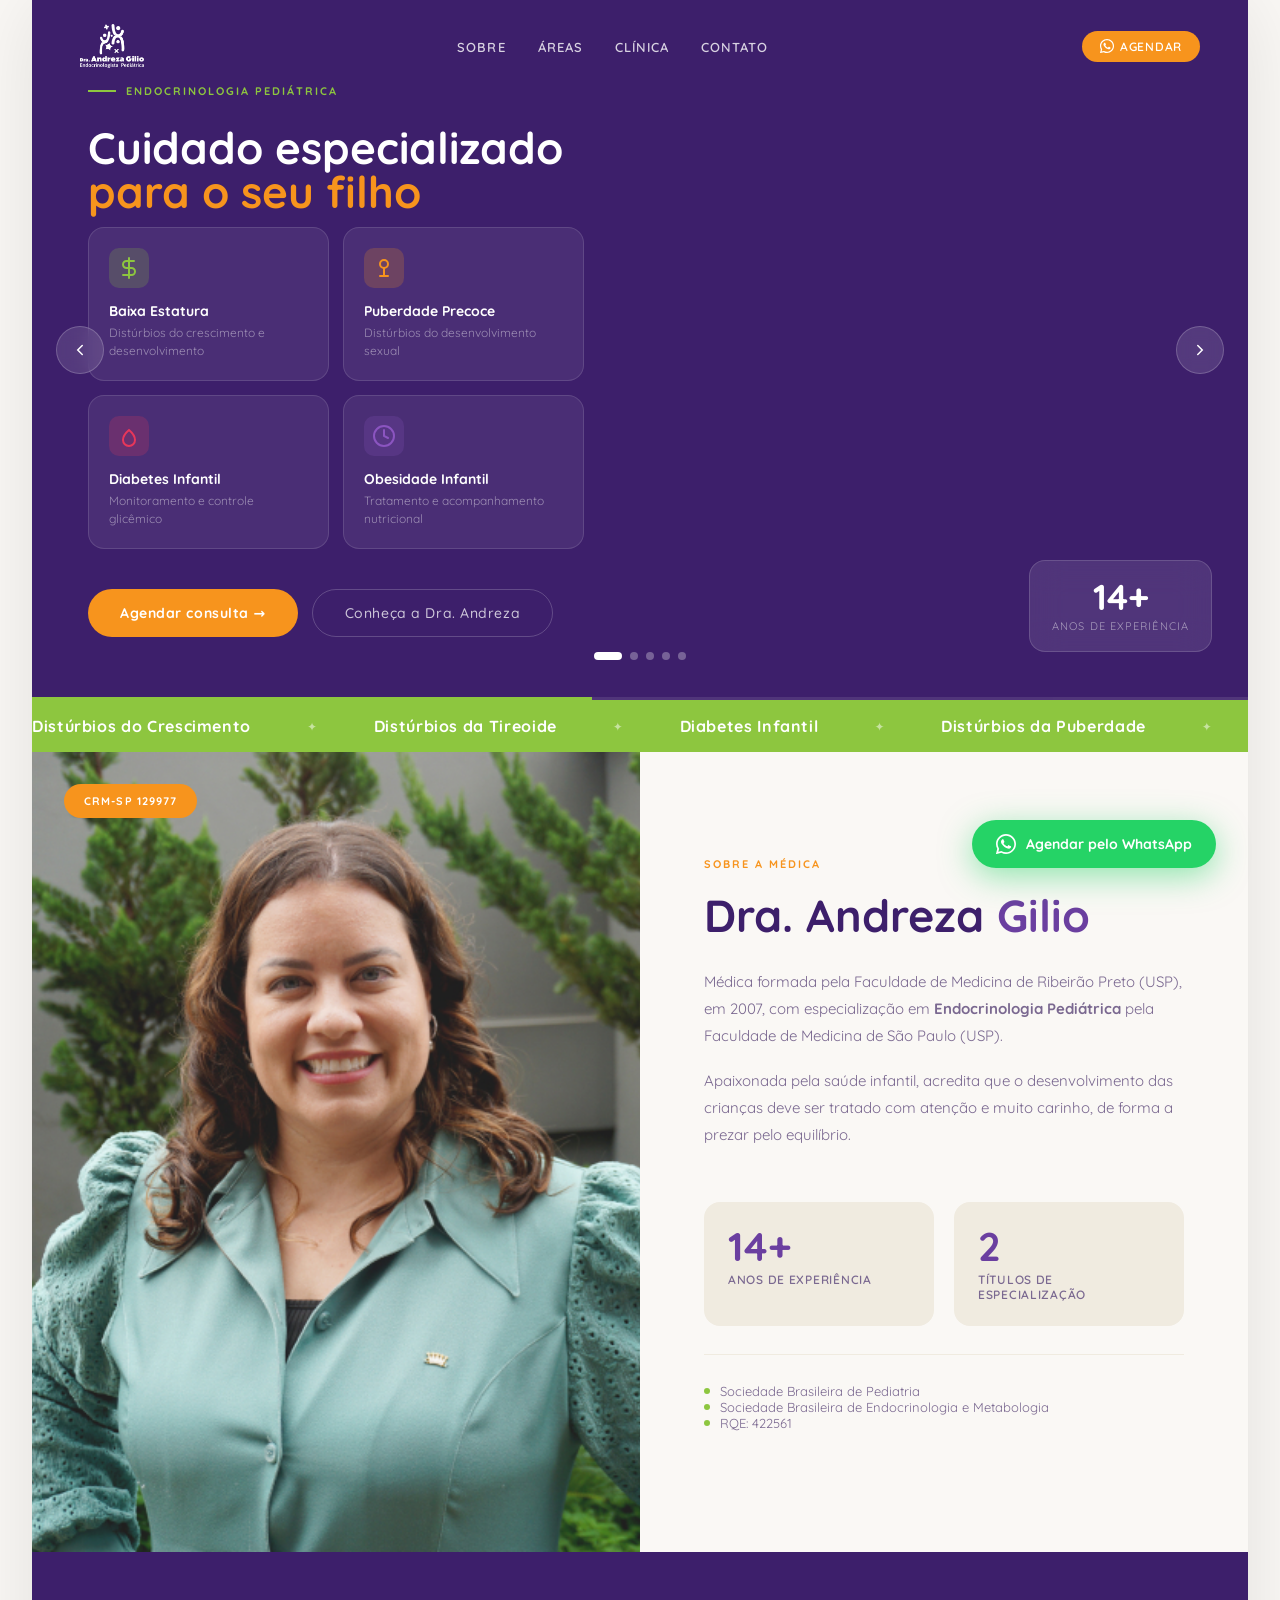
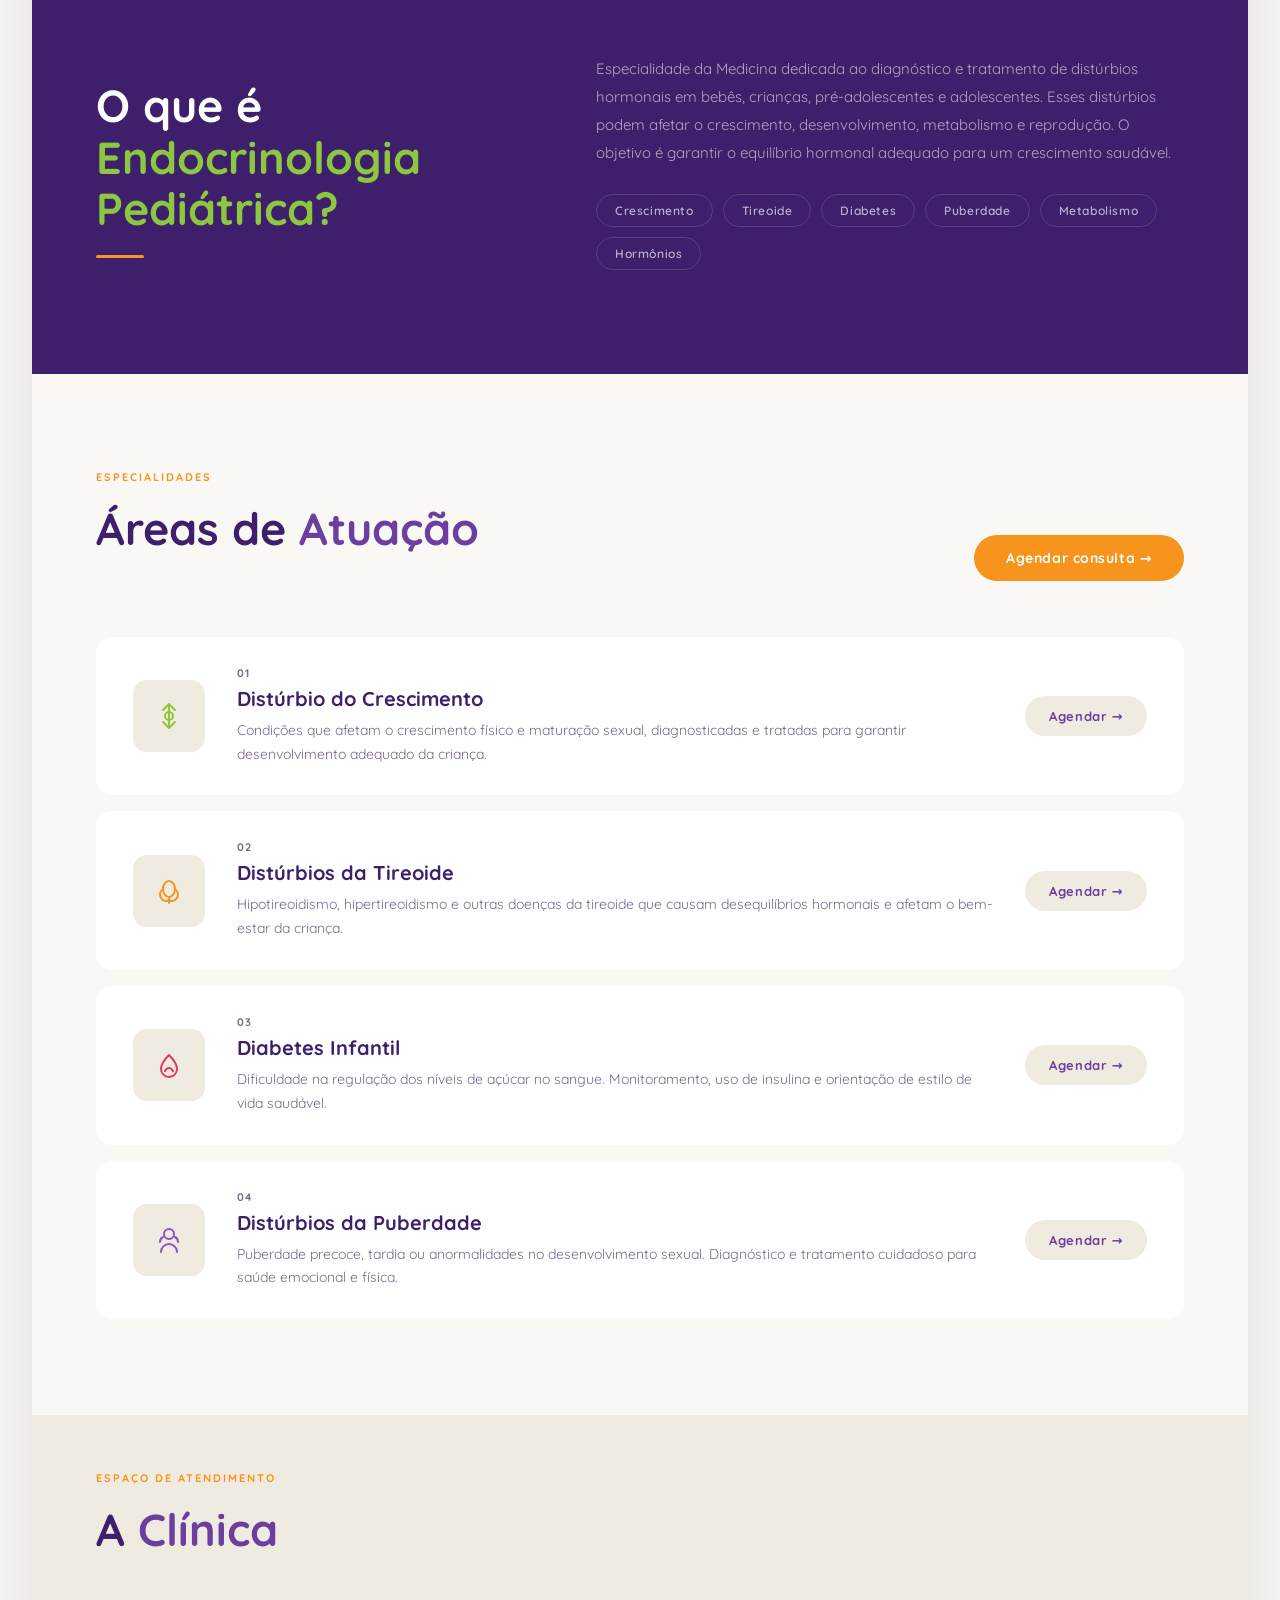
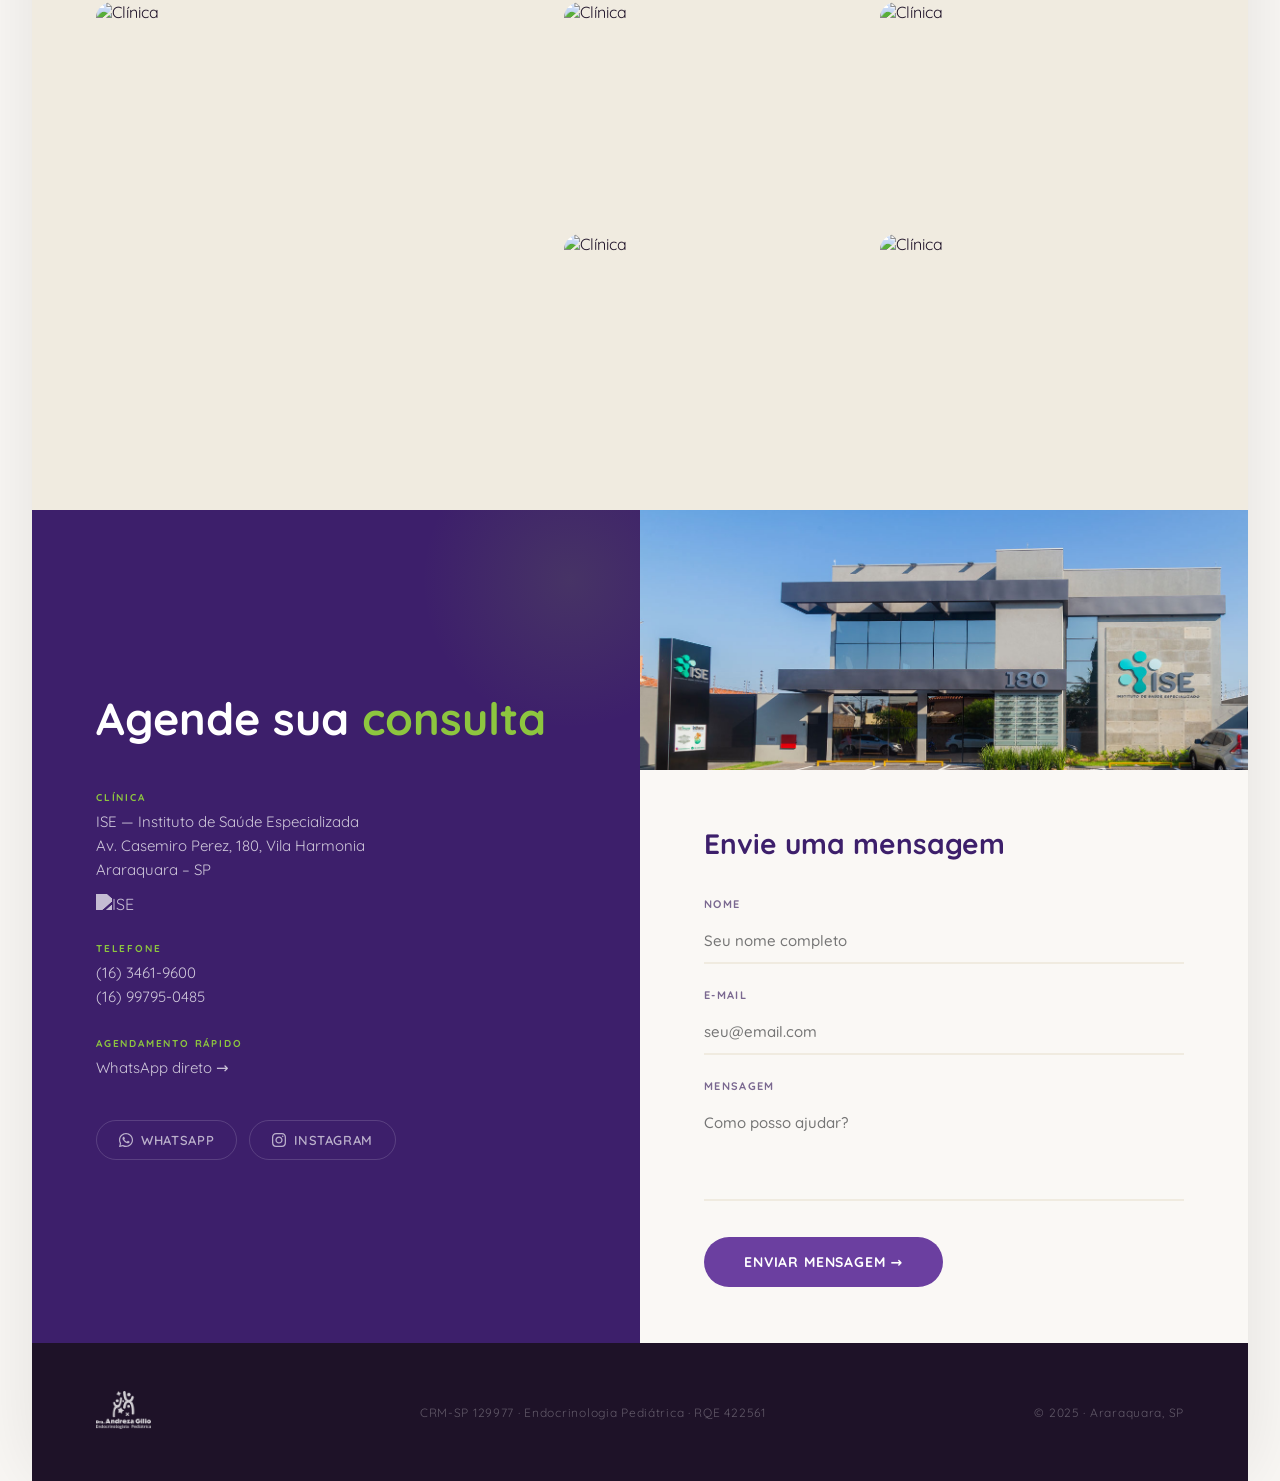
==== commit 8a046ec4: "Separate CSS and JS into external files Co-Authored-By: Claude Sonnet 4.6 <noreply@anthropic.com>" ====
--- a/index.html
+++ b/index.html
@@ -4,510 +4,19 @@
 <meta charset="UTF-8">
 <meta name="viewport" content="width=device-width, initial-scale=1.0">
 <title>Dra. Andreza Gilio — Endocrinologia Pediátrica</title>
-<link rel="preconnect" href="https://fonts.googleapis.com">
 <link href="https://fonts.googleapis.com/css2?family=Quicksand:wght@300;400;500;600;700&display=swap" rel="stylesheet">
-<style>
-  *, *::before, *::after { box-sizing: border-box; margin: 0; padding: 0; }
-
-  :root {
-    --green:   oklch(32% 0.18 300);   /* roxo escuro — principal */
-    --green2:  oklch(44% 0.18 300);   /* roxo médio */
-    --cream:   oklch(98% 0.008 300);  /* branco levemente lilás */
-    --cream2:  oklch(94% 0.016 300);  /* off-white lilás */
-    --gold:    oklch(68% 0.19 50);    /* laranja — CTA */
-    --lime:    oklch(72% 0.22 132);   /* verde-limão */
-    --pink:    oklch(62% 0.22 12);    /* rosa/estrela */
-    --text:    oklch(22% 0.06 300);
-    --muted:   oklch(50% 0.06 300);
-    --serif: 'Quicksand', system-ui, sans-serif;
-    --sans:  'Quicksand', system-ui, sans-serif;
-    --max-w: 1216px;
-  }
-
-  html { scroll-behavior: smooth; }
-
-  body {
-    font-family: var(--sans);
-    background: var(--cream);
-    color: var(--text);
-    overflow-x: hidden;
-  }
-
-  .container {
-    max-width: var(--max-w);
-    margin: 0 auto;
-    width: 100%;
-  }
-
-  /* ── NAV ── */
-  nav {
-    position: fixed; top: 0; left: 0; right: 0; z-index: 100;
-    display: flex; align-items: center; justify-content: center;
-    padding: 0;
-    transition: background 0.4s, box-shadow 0.4s;
-  }
-  nav.scrolled {
-    background: rgba(250,248,244,0.92);
-    backdrop-filter: blur(16px);
-    box-shadow: 0 1px 0 rgba(0,0,0,0.06);
-  }
-  .nav-inner {
-    max-width: var(--max-w);
-    width: 100%;
-    display: flex; align-items: center; justify-content: space-between;
-    padding: 28px 24px;
-    transition: padding 0.4s;
-  }
-  nav.scrolled .nav-inner { padding: 16px 24px; }
-  .nav-logo {
-    display: flex; align-items: center;
-    text-decoration: none;
-  }
-  .nav-logo img { height: 48px; width: auto; transition: filter 0.4s; }
-  nav:not(.scrolled) .nav-logo img { filter: brightness(0) invert(1); }
-  nav.scrolled .nav-logo img { filter: none; }
-  .nav-links { display: flex; gap: 36px; list-style: none; }
-  .nav-links a {
-    font-size: 13px; letter-spacing: 0.1em; text-transform: uppercase;
-    color: rgba(255,255,255,0.8); text-decoration: none;
-    transition: color 0.3s;
-  }
-  nav.scrolled .nav-links a { color: var(--muted); }
-  .nav-links a:hover { color: var(--gold) !important; }
-  .nav-cta {
-    font-size: 13px; letter-spacing: 0.08em; text-transform: uppercase;
-    padding: 10px 24px; border-radius: 100px;
-    background: var(--gold); color: #fff; text-decoration: none;
-    transition: opacity 0.2s, transform 0.2s;
-  }
-  .nav-cta:hover { opacity: 0.85; transform: translateY(-1px); }
-
-  /* ── HERO ── */
-  .hero {
-    min-height: 100vh;
-    background: var(--green);
-    display: grid;
-    grid-template-columns: 1fr 1fr;
-    position: relative;
-    overflow: hidden;
-  }
-  .hero-left {
-    display: flex; flex-direction: column; justify-content: flex-end;
-    padding: 120px 60px 80px;
-    position: relative; z-index: 2;
-  }
-  .hero-tag {
-    font-size: 11px; letter-spacing: 0.18em; text-transform: uppercase;
-    color: var(--gold); margin-bottom: 32px;
-    opacity: 0; animation: fadeUp 0.8s 0.2s forwards;
-  }
-  .hero-title {
-    font-family: var(--serif);
-    font-size: clamp(52px, 6vw, 88px);
-    font-weight: 300; line-height: 1.05;
-    color: var(--cream); margin-bottom: 16px;
-    opacity: 0; animation: fadeUp 0.8s 0.4s forwards;
-  }
-  .hero-title em { font-style: italic; color: var(--gold); }
-  .hero-subtitle {
-    font-family: var(--serif); font-size: clamp(18px, 2vw, 26px);
-    font-weight: 300; color: rgba(255,255,255,0.55);
-    margin-bottom: 56px; letter-spacing: 0.02em;
-    opacity: 0; animation: fadeUp 0.8s 0.6s forwards;
-  }
-  .hero-cycling {
-    display: flex; flex-direction: column; gap: 12px;
-    margin-bottom: 64px;
-    opacity: 0; animation: fadeUp 0.8s 0.8s forwards;
-  }
-  .hero-q {
-    display: inline-flex; align-items: center; gap: 12px;
-    font-size: 14px; letter-spacing: 0.06em;
-    color: rgba(255,255,255,0.65);
-  }
-  .hero-q::before {
-    content: '';
-    width: 20px; height: 1px; background: var(--gold); flex-shrink: 0;
-  }
-  .hero-actions {
-    display: flex; gap: 16px; flex-wrap: wrap;
-    opacity: 0; animation: fadeUp 0.8s 1.0s forwards;
-  }
-  .btn-primary {
-    display: inline-flex; align-items: center; gap: 8px;
-    padding: 16px 36px; border-radius: 100px;
-    background: var(--gold); color: #fff;
-    font-size: 14px; letter-spacing: 0.06em; text-transform: uppercase;
-    text-decoration: none; transition: transform 0.2s, opacity 0.2s;
-    font-family: var(--sans); font-weight: 500;
-  }
-  .btn-primary:hover { transform: translateY(-2px); opacity: 0.9; }
-  .btn-ghost {
-    display: inline-flex; align-items: center; gap: 8px;
-    padding: 16px 36px; border-radius: 100px;
-    border: 1px solid rgba(255,255,255,0.25);
-    color: rgba(255,255,255,0.8); font-size: 14px;
-    letter-spacing: 0.06em; text-transform: uppercase;
-    text-decoration: none; transition: border-color 0.2s, color 0.2s;
-    font-family: var(--sans);
-  }
-  .btn-ghost:hover { border-color: var(--gold); color: var(--gold); }
-
-  .hero-right {
-    position: relative; overflow: hidden;
-  }
-  .hero-img {
-    position: absolute; inset: 0;
-    background: url('https://andrezagilio.com.br/wp-content/uploads/2023/06/DSC00039-1.jpg') center/cover no-repeat;
-    filter: brightness(0.75) saturate(0.8);
-    animation: scaleIn 1.4s 0s cubic-bezier(0.25,0.46,0.45,0.94) forwards;
-    transform: scale(1.08);
-  }
-  .hero-img-overlay {
-    position: absolute; inset: 0;
-    background: linear-gradient(90deg, var(--green) 0%, transparent 40%),
-                linear-gradient(0deg, var(--green) 0%, transparent 30%);
-    z-index: 1;
-  }
-  .hero-crm {
-    position: absolute; bottom: 80px; right: 60px; z-index: 2;
-    font-size: 11px; letter-spacing: 0.12em; text-transform: uppercase;
-    color: rgba(255,255,255,0.4);
-    opacity: 0; animation: fadeUp 0.8s 1.2s forwards;
-  }
-
-  /* ── MARQUEE ── */
-  .marquee-wrap {
-    background: var(--lime); overflow: hidden;
-    padding: 18px 0;
-  }
-  .marquee-track {
-    display: flex; gap: 64px; width: max-content;
-    animation: marquee 24s linear infinite;
-  }
-  .marquee-item {
-    font-family: var(--serif); font-size: 20px; font-weight: 300;
-    font-style: italic; color: #fff; white-space: nowrap;
-    display: flex; align-items: center; gap: 64px;
-  }
-  .marquee-item::after {
-    content: '·'; font-size: 24px; color: rgba(255,255,255,0.5);
-  }
-
-  /* ── SOBRE ── */
-  .sobre {
-    display: grid; grid-template-columns: 1fr 1fr;
-    min-height: 90vh;
-  }
-  .sobre-img-wrap {
-    position: relative; overflow: hidden;
-    background: var(--cream2);
-  }
-  .sobre-img {
-    width: 100%; height: 100%;
-    object-fit: cover;
-    transition: transform 0.6s ease;
-  }
-  .sobre-img-wrap:hover .sobre-img { transform: scale(1.03); }
-  .sobre-content {
-    padding: 100px 80px;
-    display: flex; flex-direction: column; justify-content: center;
-  }
-  .section-label {
-    font-size: 11px; letter-spacing: 0.18em; text-transform: uppercase;
-    color: var(--gold); margin-bottom: 28px;
-  }
-  .section-title {
-    font-family: var(--serif);
-    font-size: clamp(36px, 3.5vw, 56px);
-    font-weight: 300; line-height: 1.1;
-    color: var(--green); margin-bottom: 32px;
-  }
-  .section-title em { font-style: italic; }
-  .sobre-text {
-    font-size: 16px; line-height: 1.8;
-    color: var(--muted); margin-bottom: 24px;
-    font-weight: 300;
-  }
-  .sobre-creds {
-    display: flex; flex-direction: column; gap: 12px;
-    margin-top: 40px;
-    padding-top: 40px;
-    border-top: 1px solid var(--cream2);
-  }
-  .cred-item {
-    display: flex; align-items: center; gap: 14px;
-    font-size: 13px; color: var(--muted);
-  }
-  .cred-dot {
-    width: 6px; height: 6px; border-radius: 50%;
-    background: var(--gold); flex-shrink: 0;
-  }
-  .stat-row {
-    display: flex; gap: 48px; margin-top: 40px;
-  }
-  .stat { display: flex; flex-direction: column; gap: 4px; }
-  .stat-num {
-    font-family: var(--serif); font-size: 48px;
-    font-weight: 300; color: var(--green); line-height: 1;
-  }
-  .stat-label { font-size: 12px; letter-spacing: 0.08em; text-transform: uppercase; color: var(--muted); }
-
-  /* ── ESPECIALIDADE ── */
-  .especialidade {
-    background: var(--green);
-    padding: 120px 60px;
-  }
-  .espec-header {
-    display: flex; justify-content: space-between; align-items: flex-end;
-    margin-bottom: 80px;
-  }
-  .espec-title {
-    font-family: var(--serif);
-    font-size: clamp(36px, 4vw, 64px);
-    font-weight: 300; color: var(--cream); line-height: 1.1;
-  }
-  .espec-title em { font-style: italic; color: var(--gold); }
-  .espec-text {
-    max-width: 460px; font-size: 15px; line-height: 1.8;
-    color: rgba(255,255,255,0.55); font-weight: 300;
-  }
-
-  /* ── AREAS ── */
-  .areas { padding: 120px 60px; background: var(--cream); }
-  .areas-grid {
-    display: grid; grid-template-columns: repeat(2, 1fr);
-    gap: 2px; margin-top: 72px;
-  }
-  .area-card {
-    position: relative; overflow: hidden;
-    aspect-ratio: 4/3; cursor: pointer;
-  }
-  .area-img {
-    width: 100%; height: 100%; object-fit: cover;
-    transition: transform 0.6s ease;
-    filter: brightness(0.65);
-  }
-  .area-card:hover .area-img { transform: scale(1.05); filter: brightness(0.5); }
-  .area-overlay {
-    position: absolute; inset: 0;
-    display: flex; flex-direction: column; justify-content: flex-end;
-    padding: 48px;
-    background: linear-gradient(0deg, rgba(20,50,35,0.85) 0%, transparent 60%);
-    z-index: 1;
-  }
-  .area-num {
-    font-family: var(--serif); font-size: 64px; font-weight: 300;
-    color: rgba(255,255,255,0.15); line-height: 1;
-    margin-bottom: -8px;
-  }
-  .area-name {
-    font-family: var(--serif); font-size: 28px; font-weight: 400;
-    color: #fff; line-height: 1.2; margin-bottom: 12px;
-  }
-  .area-desc {
-    font-size: 14px; line-height: 1.7; color: rgba(255,255,255,0.65);
-    max-height: 0; overflow: hidden;
-    transition: max-height 0.5s ease, opacity 0.4s;
-    opacity: 0;
-  }
-  .area-card:hover .area-desc { max-height: 200px; opacity: 1; }
-  .area-link {
-    display: inline-flex; align-items: center; gap: 8px;
-    margin-top: 16px; font-size: 13px; letter-spacing: 0.08em;
-    text-transform: uppercase; color: var(--gold);
-    text-decoration: none;
-    max-height: 0; overflow: hidden; opacity: 0;
-    transition: max-height 0.5s ease, opacity 0.4s 0.1s;
-  }
-  .area-card:hover .area-link { max-height: 40px; opacity: 1; }
-
-  /* ── GALERIA ── */
-  .galeria { padding: 120px 60px; background: var(--cream2); }
-  .galeria-grid {
-    display: grid;
-    grid-template-columns: 2fr 1fr 1fr;
-    grid-template-rows: 280px 280px;
-    gap: 8px; margin-top: 64px;
-  }
-  .gal-item { overflow: hidden; }
-  .gal-item:first-child { grid-row: 1/3; }
-  .gal-item img {
-    width: 100%; height: 100%; object-fit: cover;
-    transition: transform 0.6s ease, filter 0.4s;
-    filter: brightness(0.9) saturate(0.9);
-  }
-  .gal-item:hover img { transform: scale(1.05); filter: brightness(1) saturate(1); }
-
-  /* ── CONTATO ── */
-  .contato {
-    display: grid; grid-template-columns: 1fr 1fr;
-    min-height: 80vh;
-  }
-  .contato-left {
-    background: var(--green);
-    padding: 100px 80px;
-    display: flex; flex-direction: column; justify-content: center;
-  }
-  .contato-title {
-    font-family: var(--serif);
-    font-size: clamp(36px, 4vw, 60px);
-    font-weight: 300; color: var(--cream); line-height: 1.1;
-    margin-bottom: 48px;
-  }
-  .contato-title em { font-style: italic; color: var(--gold); }
-  .info-block {
-    display: flex; flex-direction: column; gap: 32px;
-  }
-  .info-item { display: flex; flex-direction: column; gap: 6px; }
-  .info-label {
-    font-size: 11px; letter-spacing: 0.16em; text-transform: uppercase;
-    color: var(--gold);
-  }
-  .info-value {
-    font-size: 16px; color: rgba(255,255,255,0.8); line-height: 1.5;
-  }
-  .info-value a { color: rgba(255,255,255,0.8); text-decoration: none; }
-  .info-value a:hover { color: var(--gold); }
-  .social-row { display: flex; gap: 16px; margin-top: 48px; }
-  .social-btn {
-    display: inline-flex; align-items: center; gap: 8px;
-    padding: 12px 24px; border-radius: 100px;
-    border: 1px solid rgba(255,255,255,0.2);
-    color: rgba(255,255,255,0.7); font-size: 13px;
-    letter-spacing: 0.06em; text-transform: uppercase;
-    text-decoration: none; transition: all 0.2s;
-  }
-  .social-btn:hover { background: var(--gold); border-color: var(--gold); color: #fff; }
-
-  .contato-right {
-    background: var(--cream); padding: 100px 80px;
-    display: flex; flex-direction: column; justify-content: center;
-  }
-  .form-title {
-    font-family: var(--serif); font-size: 32px;
-    font-weight: 300; color: var(--green); margin-bottom: 40px;
-  }
-  .form-group { display: flex; flex-direction: column; gap: 8px; margin-bottom: 24px; }
-  .form-label { font-size: 11px; letter-spacing: 0.12em; text-transform: uppercase; color: var(--muted); }
-  .form-input, .form-textarea {
-    border: none; border-bottom: 1px solid var(--cream2);
-    background: transparent; padding: 12px 0;
-    font-family: var(--sans); font-size: 15px; color: var(--text);
-    outline: none; transition: border-color 0.3s;
-  }
-  .form-input:focus, .form-textarea:focus { border-color: var(--green); }
-  .form-textarea { resize: none; min-height: 100px; }
-  .btn-submit {
-    display: inline-flex; align-items: center; gap: 8px;
-    padding: 16px 40px; border-radius: 100px;
-    background: var(--green); color: #fff;
-    font-family: var(--sans); font-size: 13px;
-    letter-spacing: 0.1em; text-transform: uppercase;
-    border: none; cursor: pointer; margin-top: 16px;
-    transition: transform 0.2s, opacity 0.2s;
-  }
-  .btn-submit:hover { transform: translateY(-2px); opacity: 0.85; }
-
-  /* ── FOOTER ── */
-  .hero-deco {
-    position: absolute; inset: 0; width: 100%; height: 100%;
-    pointer-events: none; z-index: 3;
-  }
-
-  footer {
-    background: oklch(22% 0.12 300);
-    padding: 60px;
-    display: flex; align-items: center; justify-content: space-between;
-    flex-wrap: wrap; gap: 24px;
-  }
-  .footer-logo {
-    font-family: var(--serif); font-size: 20px;
-    font-weight: 300; color: var(--cream); letter-spacing: 0.04em;
-  }
-  .footer-copy {
-    font-size: 12px; color: rgba(255,255,255,0.3); letter-spacing: 0.06em;
-  }
-  .footer-crm { font-size: 12px; color: rgba(255,255,255,0.3); letter-spacing: 0.06em; }
-
-  /* ── FLOATING WA ── */
-  .wa-float {
-    position: fixed; bottom: 32px; right: 32px; z-index: 200;
-    width: 56px; height: 56px; border-radius: 50%;
-    background: #25D366; display: flex; align-items: center; justify-content: center;
-    box-shadow: 0 8px 32px rgba(37,211,102,0.4);
-    text-decoration: none;
-    transition: transform 0.2s, box-shadow 0.2s;
-    animation: pulse 2s ease-in-out infinite;
-  }
-  .wa-float:hover { transform: scale(1.1); box-shadow: 0 12px 40px rgba(37,211,102,0.6); animation: none; }
-  .wa-float svg { width: 28px; height: 28px; fill: #fff; }
-
-  /* ── ANIMATIONS ── */
-  @keyframes fadeUp {
-    from { opacity: 0; transform: translateY(24px); }
-    to   { opacity: 1; transform: translateY(0); }
-  }
-  @keyframes scaleIn {
-    from { transform: scale(1.08); }
-    to   { transform: scale(1); }
-  }
-  @keyframes marquee {
-    from { transform: translateX(0); }
-    to   { transform: translateX(-50%); }
-  }
-  @keyframes pulse {
-    0%, 100% { box-shadow: 0 8px 32px rgba(37,211,102,0.4); }
-    50%       { box-shadow: 0 8px 48px rgba(37,211,102,0.7); }
-  }
-
-  /* ── SITE WRAP ── */
-  .site-wrap {
-    max-width: var(--max-w);
-    margin: 0 auto;
-    overflow: hidden;
-    box-shadow: 0 0 80px rgba(0,0,0,0.08);
-  }
-
-  /* ── SCROLL REVEAL ── */
-  .reveal { opacity: 0; transform: translateY(40px); transition: opacity 0.8s ease, transform 0.8s ease; }
-  .reveal.visible { opacity: 1; transform: translateY(0); }
-  .reveal-delay-1 { transition-delay: 0.1s; }
-  .reveal-delay-2 { transition-delay: 0.2s; }
-  .reveal-delay-3 { transition-delay: 0.3s; }
-
-  /* ── RESPONSIVE ── */
-  @media (max-width: 900px) {
-    .nav-inner { padding: 16px 20px !important; }
-    .nav-links { display: none; }
-    .hero { grid-template-columns: 1fr; }
-    .hero-right { display: none; }
-    .hero-left { padding: 120px 24px 80px; }
-    .sobre { grid-template-columns: 1fr; }
-    .sobre-img-wrap { height: 50vw; }
-    .sobre-content { padding: 64px 24px; }
-    .areas { padding: 80px 24px; }
-    .areas-grid { grid-template-columns: 1fr; }
-    .espec-header { flex-direction: column; gap: 24px; }
-    .especialidade { padding: 80px 24px; }
-    .galeria { padding: 80px 24px; }
-    .galeria-grid { grid-template-columns: 1fr 1fr; grid-template-rows: auto; }
-    .gal-item:first-child { grid-column: 1/3; grid-row: auto; }
-    .contato { grid-template-columns: 1fr; }
-    .contato-left, .contato-right { padding: 64px 24px; }
-    .footer { padding: 40px 24px; }
-    .stat-row { gap: 24px; }
-  }
-</style>
+<link rel="stylesheet" href="style.css">
 </head>
 <body>
 
 <div class="site-wrap">
+
 <!-- NAV -->
 <nav id="nav">
   <div class="nav-inner">
     <a href="#" class="nav-logo">
-      <img src="uploads/pasted-1777074716741-0.png" alt="Dra. Andreza Gilio">
+      <img class="logo-main" src="uploads/pasted-1777074716741-0.png" alt="Dra. Andreza Gilio" style="filter:brightness(0) invert(1);">
+      <img class="logo-scroll" src="https://andrezagilio.com.br/wp-content/uploads/2023/06/Group.svg" alt="Dra. Andreza Gilio">
     </a>
     <ul class="nav-links">
       <li><a href="#sobre">Sobre</a></li>
@@ -515,36 +24,146 @@
       <li><a href="#galeria">Clínica</a></li>
       <li><a href="#contato">Contato</a></li>
     </ul>
-    <a href="https://wa.me/5516997950485" target="_blank" class="nav-cta">Agendar Consulta</a>
+    <a href="https://wa.me/5516997950485" target="_blank" class="nav-cta">
+      <svg width="14" height="14" viewBox="0 0 24 24" fill="currentColor"><path d="M17.472 14.382c-.297-.149-1.758-.867-2.03-.967-.273-.099-.471-.148-.67.15-.197.297-.767.966-.94 1.164-.173.199-.347.223-.644.075-.297-.15-1.255-.463-2.39-1.475-.883-.788-1.48-1.761-1.653-2.059-.173-.297-.018-.458.13-.606.134-.133.298-.347.446-.52.149-.174.198-.298.298-.497.099-.198.05-.371-.025-.52-.075-.149-.669-1.612-.916-2.207-.242-.579-.487-.5-.669-.51-.173-.008-.371-.01-.57-.01-.198 0-.52.074-.792.372-.272.297-1.04 1.016-1.04 2.479 0 1.462 1.065 2.875 1.213 3.074.149.198 2.096 3.2 5.077 4.487.709.306 1.262.489 1.694.625.712.227 1.36.195 1.871.118.571-.085 1.758-.719 2.006-1.413.248-.694.248-1.289.173-1.413-.074-.124-.272-.198-.57-.347z"/><path d="M12 0C5.373 0 0 5.373 0 12c0 2.123.553 4.116 1.524 5.849L.057 23.428a.5.5 0 0 0 .617.61l5.765-1.516A11.953 11.953 0 0 0 12 24c6.627 0 12-5.373 12-12S18.627 0 12 0zm0 22a9.955 9.955 0 0 1-5.093-1.396l-.366-.217-3.786.994 1.012-3.695-.238-.38A9.954 9.954 0 0 1 2 12C2 6.477 6.477 2 12 2s10 4.477 10 10-4.477 10-10 10z"/></svg>
+      Agendar
+    </a>
   </div>
 </nav>
 
-<!-- HERO -->
-<section class="hero">
-  <div class="hero-left">
-    <p class="hero-tag">Endocrinologia Pediátrica · Araraquara, SP</p>
-    <h1 class="hero-title">Cuidando do<br><em>crescimento</em><br>do seu filho</h1>
-    <p class="hero-subtitle">com ciência, atenção e carinho</p>
-    <div class="hero-cycling">
-      <span class="hero-q">Baixa estatura?</span>
-      <span class="hero-q">Puberdade precoce?</span>
-      <span class="hero-q">Diabetes infantil?</span>
-      <span class="hero-q">Obesidade infantil?</span>
-    </div>
-    <div class="hero-actions">
-      <a href="https://wa.me/5516997950485" target="_blank" class="btn-primary">
-        <svg width="16" height="16" viewBox="0 0 24 24" fill="currentColor"><path d="M17.472 14.382c-.297-.149-1.758-.867-2.03-.967-.273-.099-.471-.148-.67.15-.197.297-.767.966-.94 1.164-.173.199-.347.223-.644.075-.297-.15-1.255-.463-2.39-1.475-.883-.788-1.48-1.761-1.653-2.059-.173-.297-.018-.458.13-.606.134-.133.298-.347.446-.52.149-.174.198-.298.298-.497.099-.198.05-.371-.025-.52-.075-.149-.669-1.612-.916-2.207-.242-.579-.487-.5-.669-.51-.173-.008-.371-.01-.57-.01-.198 0-.52.074-.792.372-.272.297-1.04 1.016-1.04 2.479 0 1.462 1.065 2.875 1.213 3.074.149.198 2.096 3.2 5.077 4.487.709.306 1.262.489 1.694.625.712.227 1.36.195 1.871.118.571-.085 1.758-.719 2.006-1.413.248-.694.248-1.289.173-1.413-.074-.124-.272-.198-.57-.347z"/><path d="M12 0C5.373 0 0 5.373 0 12c0 2.123.553 4.116 1.524 5.849L.057 23.428a.5.5 0 0 0 .617.61l5.765-1.516A11.953 11.953 0 0 0 12 24c6.627 0 12-5.373 12-12S18.627 0 12 0zm0 22a9.955 9.955 0 0 1-5.093-1.396l-.366-.217-3.786.994 1.012-3.695-.238-.38A9.954 9.954 0 0 1 2 12C2 6.477 6.477 2 12 2s10 4.477 10 10-4.477 10-10 10z"/></svg>
-        WhatsApp
-      </a>
-      <a href="#areas" class="btn-ghost">Áreas de Atuação</a>
-    </div>
-  </div>
-  <div class="hero-right">
-    <div class="hero-img"></div>
-    <div class="hero-img-overlay"></div>
-  </div>
-  <p class="hero-crm">CRM-SP 129977 · RQE 422561</p>
-</section>
+<!-- CAROUSEL HERO -->
+<div class="carousel" id="carousel">
+  <div class="carousel-track" id="carouselTrack">
+
+    <!-- SLIDE 1 — Hero atual (split) -->
+    <div class="cslide entering" id="slide0">
+      <div class="cslide-split">
+        <div class="hero-left">
+          <span class="hero-eyebrow">Endocrinologia Pediátrica</span>
+          <h1 class="hero-title" style="font-size: 44px">Cuidado especializado<br><span>para o seu filho</span></h1>
+          <p class="hero-name" style="width: 0px; height: 0px; font-size: 1px; margin: 0px 0px 1px">
+</p>
+          <div class="hero-cards">
+            <div class="hcard"><div class="hcard-icon c1"><svg viewBox="0 0 24 24" fill="none" stroke="#8DC63F" stroke-width="2" stroke-linecap="round" style="width: 24px"><line x1="12" y1="2" x2="12" y2="22"/><path d="M17 5H9.5a3.5 3.5 0 0 0 0 7h5a3.5 3.5 0 0 1 0 7H6"/></svg></div><div class="hcard-title">Baixa Estatura</div><div class="hcard-sub">Distúrbios do crescimento e desenvolvimento</div></div>
+            <div class="hcard"><div class="hcard-icon c2"><svg viewBox="0 0 24 24" fill="none" stroke="#F7941D" stroke-width="2" stroke-linecap="round" style="width: 24px"><circle cx="12" cy="8" r="4"/><path d="M12 12v8M8 20h8"/></svg></div><div class="hcard-title">Puberdade Precoce</div><div class="hcard-sub">Distúrbios do desenvolvimento sexual</div></div>
+            <div class="hcard"><div class="hcard-icon c3"><svg viewBox="0 0 24 24" fill="none" stroke="#E8375A" stroke-width="2" stroke-linecap="round" style="width: 24px"><path d="M12 6c0 0-6 5-6 10a6 6 0 0012 0c0-5-6-10-6-10z"/></svg></div><div class="hcard-title">Diabetes Infantil</div><div class="hcard-sub">Monitoramento e controle glicêmico</div></div>
+            <div class="hcard"><div class="hcard-icon c4"><svg viewBox="0 0 24 24" fill="none" stroke="#8B55C0" stroke-width="2" stroke-linecap="round" style="width: 24px"><circle cx="12" cy="12" r="10"/><path d="M12 6v6l4 2"/></svg></div><div class="hcard-title">Obesidade Infantil</div><div class="hcard-sub">Tratamento e acompanhamento nutricional</div></div>
+          </div>
+          <div class="hero-cta-row">
+            <a href="https://wa.me/5516997950485" target="_blank" class="btn-hero-primary">Agendar consulta →</a>
+            <a href="#sobre" class="btn-hero-ghost">Conheça a Dra. Andreza</a>
+          </div>
+        </div>
+        <div class="hero-right">
+          <div class="hero-photo zoomed" id="heroPhoto"></div>
+          <div class="hero-photo-overlay"></div>
+          <div class="hero-badge">
+            <div class="hero-badge-num" id="yearsCount">14+</div>
+            <div class="hero-badge-label">Anos de experiência</div>
+          </div>
+        </div>
+      </div>
+    </div>
+
+    <!-- SLIDE 2 — Distúrbio do Crescimento -->
+    <div class="cslide" id="slide1">
+      <div class="cslide-full">
+        <div class="cslide-panel" style="background:#A8D44A;">
+          <div class="cslide-content">
+            <div class="cslide-tag" style="color:rgba(0,0,0,0.5)"><span style="display:inline-block;width:28px;height:2px;background:rgba(0,0,0,0.4)"></span> 01 · Área de Atuação</div>
+            <h2 class="cslide-title" style="color:#1E1228;">Distúrbio do<br>Crescimento</h2>
+            <p class="cslide-desc" style="color:rgba(30,18,40,0.65);">Condições que afetam o crescimento físico e maturação sexual em crianças. O diagnóstico precoce garante um desenvolvimento saudável para cada fase da vida.</p>
+            <a href="https://wa.me/5516997950485" target="_blank" class="cslide-cta" style="background:#1E1228;color:#fff;">Agendar consulta →</a>
+          </div>
+          <span class="cslide-num" style="color:#1E1228;">01</span>
+        </div>
+        <div class="cslide-photo">
+          <img src="uploads/ChatGPT Image 24 de abr. de 2026, 21_46_31.png" alt="Distúrbio do Crescimento">
+        </div>
+      </div>
+    </div>
+
+    <!-- SLIDE 3 — Distúrbios da Tireoide -->
+    <div class="cslide" id="slide2">
+      <div class="cslide-full">
+        <div class="cslide-panel" style="background:#F5A800;">
+          <div class="cslide-content">
+            <div class="cslide-tag" style="color:rgba(0,0,0,0.5)"><span style="display:inline-block;width:28px;height:2px;background:rgba(0,0,0,0.4)"></span> 02 · Área de Atuação</div>
+            <h2 class="cslide-title" style="color:#1E1228;">Distúrbios<br>da Tireoide</h2>
+            <p class="cslide-desc" style="color:rgba(30,18,40,0.65);">Hipotireoidismo, hipertireoidismo e outras doenças que causam desequilíbrios hormonais. Tratamento adequado para garantir o bem-estar da criança.</p>
+            <a href="https://wa.me/5516997950485" target="_blank" class="cslide-cta" style="background:#1E1228;color:#fff;">Agendar consulta →</a>
+          </div>
+          <span class="cslide-num" style="color:#1E1228;">02</span>
+        </div>
+        <div class="cslide-photo">
+          <img src="uploads/ChatGPT Image 24 de abr. de 2026, 21_46_14.png" alt="Distúrbios da Tireoide">
+        </div>
+      </div>
+    </div>
+
+    <!-- SLIDE 4 — Diabetes Infantil -->
+    <div class="cslide" id="slide3">
+      <div class="cslide-full">
+        <div class="cslide-panel" style="background:#E8436A;">
+          <div class="cslide-content">
+            <div class="cslide-tag" style="color:rgba(255,255,255,0.6)"><span style="display:inline-block;width:28px;height:2px;background:rgba(255,255,255,0.5)"></span> 03 · Área de Atuação</div>
+            <h2 class="cslide-title" style="color:#fff;">Diabetes<br>Infantil</h2>
+            <p class="cslide-desc" style="color:rgba(255,255,255,0.7);">Dificuldade na regulação dos níveis de açúcar no sangue. Monitoramento, uso de insulina e orientação de estilo de vida saudável para cada criança.</p>
+            <a href="https://wa.me/5516997950485" target="_blank" class="cslide-cta" style="background:#fff;color:#E8436A;">Agendar consulta →</a>
+          </div>
+          <span class="cslide-num" style="color:#fff;">03</span>
+        </div>
+        <div class="cslide-photo">
+          <img src="uploads/ChatGPT Image 24 de abr. de 2026, 21_48_11.png" alt="Diabetes Infantil">
+        </div>
+      </div>
+    </div>
+
+    <!-- SLIDE 5 — Distúrbios da Puberdade -->
+    <div class="cslide" id="slide4">
+      <div class="cslide-full">
+        <div class="cslide-panel" style="background:#6B3FA0;">
+          <div class="cslide-content">
+            <div class="cslide-tag" style="color:rgba(255,255,255,0.6)"><span style="display:inline-block;width:28px;height:2px;background:rgba(255,255,255,0.5)"></span> 04 · Área de Atuação</div>
+            <h2 class="cslide-title" style="color:#fff;">Distúrbios<br>da Puberdade</h2>
+            <p class="cslide-desc" style="color:rgba(255,255,255,0.7);">Puberdade precoce, tardia ou anormalidades no desenvolvimento sexual. Cuidado especializado para saúde emocional e física dos adolescentes.</p>
+            <a href="https://wa.me/5516997950485" target="_blank" class="cslide-cta" style="background:#fff;color:#6B3FA0;">Agendar consulta →</a>
+          </div>
+          <span class="cslide-num" style="color:#fff;">04</span>
+        </div>
+        <div class="cslide-photo">
+          <img src="uploads/ChatGPT Image 24 de abr. de 2026, 21_46_04.png" alt="Distúrbios da Puberdade">
+        </div>
+      </div>
+    </div>
+
+  </div><!-- /.carousel-track -->
+
+  <!-- Arrows -->
+  <div class="carousel-arrows">
+    <button class="carr" id="prevBtn" aria-label="Anterior">
+      <svg viewBox="0 0 24 24"><polyline points="15 18 9 12 15 6"/></svg>
+    </button>
+    <button class="carr" id="nextBtn" aria-label="Próximo">
+      <svg viewBox="0 0 24 24"><polyline points="9 18 15 12 9 6"/></svg>
+    </button>
+  </div>
+
+  <!-- Dots -->
+  <div class="carousel-controls">
+    <div class="carousel-dots" id="carouselDots">
+      <button class="cdot active" data-i="0"></button>
+      <button class="cdot" data-i="1"></button>
+      <button class="cdot" data-i="2"></button>
+      <button class="cdot" data-i="3"></button>
+      <button class="cdot" data-i="4"></button>
+    </div>
+  </div>
+
+  <!-- Progress -->
+  <div class="carousel-progress"><div class="carousel-progress-bar" id="progressBar"></div></div>
+
+</div><!-- /.carousel -->
 
 <!-- MARQUEE -->
 <div class="marquee-wrap">
@@ -555,7 +174,6 @@
     <span class="marquee-item">Distúrbios da Puberdade</span>
     <span class="marquee-item">Obesidade Infantil</span>
     <span class="marquee-item">Endocrinologia Pediátrica</span>
-    <!-- duplicate for seamless loop -->
     <span class="marquee-item">Distúrbios do Crescimento</span>
     <span class="marquee-item">Distúrbios da Tireoide</span>
     <span class="marquee-item">Diabetes Infantil</span>
@@ -568,85 +186,121 @@
 <!-- SOBRE -->
 <section class="sobre" id="sobre">
   <div class="sobre-img-wrap">
-    <img class="sobre-img" src="https://andrezagilio.com.br/wp-content/uploads/2023/06/MG_7802-768x512-1.jpg" alt="Dra. Andreza Gilio">
+    <img class="sobre-img" src="uploads/pasted-1777078299378-0.png" alt="Dra. Andreza Gilio">
+    <span class="sobre-img-badge">CRM-SP 129977</span>
   </div>
   <div class="sobre-content">
     <p class="section-label reveal">Sobre a Médica</p>
-    <h2 class="section-title reveal reveal-delay-1">Dra. Andreza<br><em>Gilio</em></h2>
-    <p class="sobre-text reveal reveal-delay-2">
-      Médica formada pela Faculdade de Medicina de Ribeirão Preto (USP), em 2007, com especialização em <strong>Endocrinologia Pediátrica</strong> pela Faculdade de Medicina de São Paulo (USP).
-    </p>
-    <p class="sobre-text reveal reveal-delay-2">
-      Apaixonada pela saúde infantil, acredita que o desenvolvimento das crianças deve ser tratado com atenção e muito carinho, de forma a prezar pelo equilíbrio.
-    </p>
-    <div class="stat-row reveal reveal-delay-3">
-      <div class="stat">
-        <span class="stat-num">14+</span>
-        <span class="stat-label">Anos de experiência</span>
-      </div>
-      <div class="stat">
-        <span class="stat-num">2</span>
-        <span class="stat-label">Títulos de especialização</span>
-      </div>
-    </div>
-    <div class="sobre-creds reveal reveal-delay-3">
-      <div class="cred-item"><span class="cred-dot"></span> Sociedade Brasileira de Pediatria</div>
-      <div class="cred-item"><span class="cred-dot"></span> Sociedade Brasileira de Endocrinologia e Metabologia</div>
-      <div class="cred-item"><span class="cred-dot"></span> CRM-SP 129977 · RQE: 422561</div>
+    <h2 class="section-title reveal rd1">Dra. Andreza <em>Gilio</em></h2>
+    <p class="sobre-text reveal rd2">Médica formada pela Faculdade de Medicina de Ribeirão Preto (USP), em 2007, com especialização em <strong>Endocrinologia Pediátrica</strong> pela Faculdade de Medicina de São Paulo (USP).</p>
+    <p class="sobre-text reveal rd2">Apaixonada pela saúde infantil, acredita que o desenvolvimento das crianças deve ser tratado com atenção e muito carinho, de forma a prezar pelo equilíbrio.</p>
+    <div class="stats-grid reveal rd3">
+      <div class="stat-card"><div class="stat-card-num" data-target="14">0</div><div class="stat-card-label">Anos de experiência</div></div>
+      <div class="stat-card"><div class="stat-card-num" data-target="2">0</div><div class="stat-card-label">Títulos de especialização</div></div>
+    </div>
+    <div class="creds reveal rd4">
+      <div style="display:flex;align-items:flex-start;justify-content:space-between;gap:16px;">
+        <div style="flex:1;">
+          <div class="cred"><span class="cred-dot"></span>Sociedade Brasileira de Pediatria</div>
+          <div class="cred"><span class="cred-dot"></span>Sociedade Brasileira de Endocrinologia e Metabologia</div>
+          <div class="cred"><span class="cred-dot"></span>RQE: 422561</div>
+        </div>
+        <img src="https://andrezagilio.com.br/wp-content/uploads/2023/06/Group.svg" alt="" style="height:64px;flex-shrink:0;">
+      </div>
     </div>
   </div>
 </section>
 
-<!-- ESPECIALIDADE -->
-<section class="especialidade">
-  <div class="espec-header">
-    <h2 class="espec-title reveal">Sobre a<br><em>Endocrinologia</em><br>Pediátrica</h2>
-    <p class="espec-text reveal reveal-delay-2">
-      Especialidade da Medicina dedicada ao cuidado da saúde de bebês, crianças, pré-adolescentes e adolescentes. A endocrinologia pediátrica se dedica ao diagnóstico e tratamento de distúrbios hormonais, que podem afetar o crescimento, desenvolvimento, metabolismo e reprodução das crianças. O objetivo é garantir o equilíbrio hormonal adequado para um crescimento saudável.
-    </p>
+<!-- ENDOCRINOLOGIA -->
+<section class="endo">
+  <div class="endo-inner">
+    <div>
+      <img src="https://andrezagilio.com.br/wp-content/uploads/2023/06/Arte.svg" alt="" class="endo-arte reveal" style="max-width:180px;margin-bottom:28px;opacity:0.85;">
+      <h2 class="endo-title reveal">O que é <em>Endocrinologia Pediátrica?</em></h2>
+      <div class="endo-line reveal rd1"></div>
+    </div>
+    <div>
+      <p class="endo-text reveal rd1">Especialidade da Medicina dedicada ao diagnóstico e tratamento de distúrbios hormonais em bebês, crianças, pré-adolescentes e adolescentes. Esses distúrbios podem afetar o crescimento, desenvolvimento, metabolismo e reprodução. O objetivo é garantir o equilíbrio hormonal adequado para um crescimento saudável.</p>
+      <div class="endo-pills reveal rd2">
+        <span class="pill">Crescimento</span>
+        <span class="pill">Tireoide</span>
+        <span class="pill">Diabetes</span>
+        <span class="pill">Puberdade</span>
+        <span class="pill">Metabolismo</span>
+        <span class="pill">Hormônios</span>
+      </div>
+    </div>
   </div>
 </section>
 
 <!-- AREAS -->
 <section class="areas" id="areas">
-  <p class="section-label reveal">Especialidades</p>
-  <h2 class="section-title reveal reveal-delay-1">Áreas de <em>Atuação</em></h2>
-  <div class="areas-grid">
-    <div class="area-card">
-      <img class="area-img" src="https://andrezagilio.com.br/wp-content/uploads/2023/06/4-2.jpg" alt="Distúrbio do Crescimento">
-      <div class="area-overlay">
-        <span class="area-num">01</span>
-        <h3 class="area-name">Distúrbio do Crescimento</h3>
-        <p class="area-desc">Condições que afetam o crescimento físico e maturação sexual em crianças, diagnosticadas e tratadas para garantir um desenvolvimento adequado.</p>
-        <a href="https://wa.me/5516997950485" target="_blank" class="area-link">Agendar consulta →</a>
-      </div>
-    </div>
-    <div class="area-card">
-      <img class="area-img" src="https://andrezagilio.com.br/wp-content/uploads/2023/06/3-2.jpg" alt="Distúrbios da Tireoide">
-      <div class="area-overlay">
-        <span class="area-num">02</span>
-        <h3 class="area-name">Distúrbios da Tireoide</h3>
-        <p class="area-desc">Condições que afetam o funcionamento da glândula tireoide, incluindo hipotireoidismo, hipertireoidismo e outras doenças.</p>
-        <a href="https://wa.me/5516997950485" target="_blank" class="area-link">Agendar consulta →</a>
-      </div>
-    </div>
-    <div class="area-card">
-      <img class="area-img" src="https://andrezagilio.com.br/wp-content/uploads/2023/06/2-1.jpg" alt="Diabetes Infantil">
-      <div class="area-overlay">
-        <span class="area-num">03</span>
-        <h3 class="area-name">Diabetes Infantil</h3>
-        <p class="area-desc">Condição em que crianças apresentam dificuldades na regulação dos níveis de açúcar no sangue, com manejo e tratamento especializado.</p>
-        <a href="https://wa.me/5516997950485" target="_blank" class="area-link">Agendar consulta →</a>
-      </div>
-    </div>
-    <div class="area-card">
-      <img class="area-img" src="https://andrezagilio.com.br/wp-content/uploads/2023/06/1.jpg" alt="Distúrbios da Puberdade">
-      <div class="area-overlay">
-        <span class="area-num">04</span>
-        <h3 class="area-name">Distúrbios da Puberdade</h3>
-        <p class="area-desc">Puberdade precoce, tardia ou anormalidades no desenvolvimento dos caracteres sexuais secundários, tratados com cuidado especializado.</p>
-        <a href="https://wa.me/5516997950485" target="_blank" class="area-link">Agendar consulta →</a>
-      </div>
+  <div class="areas-header">
+    <div>
+      <p class="section-label reveal">Especialidades</p>
+      <h2 class="section-title reveal rd1">Áreas de <em>Atuação</em></h2>
+    </div>
+    <a href="https://wa.me/5516997950485" target="_blank" class="btn-hero-primary reveal rd2" style="white-space:nowrap;">Agendar consulta →</a>
+  </div>
+  <div class="areas-list">
+    <div class="acard reveal">
+      <div class="acard-icon-wrap">
+        <svg viewBox="0 0 32 32" fill="none" stroke="#8DC63F" stroke-width="2" stroke-linecap="round" stroke-linejoin="round">
+          <path d="M16 4v24M10 10l6-6 6 6M10 22l6 6 6-6"/>
+          <circle cx="16" cy="16" r="4"/>
+        </svg>
+      </div>
+      <div class="acard-body">
+        <div class="acard-num">01</div>
+        <div class="acard-title">Distúrbio do Crescimento</div>
+        <div class="acard-desc">Condições que afetam o crescimento físico e maturação sexual, diagnosticadas e tratadas para garantir desenvolvimento adequado da criança.</div>
+      </div>
+      <a href="https://wa.me/5516997950485" target="_blank" class="acard-btn">Agendar →</a>
+    </div>
+    <div class="acard reveal rd1">
+      <div class="acard-icon-wrap">
+        <svg viewBox="0 0 32 32" fill="none" stroke="#F7941D" stroke-width="2" stroke-linecap="round" stroke-linejoin="round">
+          <ellipse cx="16" cy="14" rx="6" ry="8"/>
+          <path d="M10 14c-3 2-4 6-2 9s6 4 8 2M22 14c3 2 4 6 2 9s-6 4-8 2"/>
+          <line x1="16" y1="22" x2="16" y2="28"/>
+        </svg>
+      </div>
+      <div class="acard-body">
+        <div class="acard-num">02</div>
+        <div class="acard-title">Distúrbios da Tireoide</div>
+        <div class="acard-desc">Hipotireoidismo, hipertireoidismo e outras doenças da tireoide que causam desequilíbrios hormonais e afetam o bem-estar da criança.</div>
+      </div>
+      <a href="https://wa.me/5516997950485" target="_blank" class="acard-btn">Agendar →</a>
+    </div>
+    <div class="acard reveal rd2">
+      <div class="acard-icon-wrap">
+        <svg viewBox="0 0 32 32" fill="none" stroke="#E8375A" stroke-width="2" stroke-linecap="round" stroke-linejoin="round">
+          <path d="M16 6c0 0-8 8-8 14a8 8 0 0 0 16 0C24 14 16 6 16 6z"/>
+          <path d="M12 22c1-2 2-3 4-3s3 1 4 3"/>
+        </svg>
+      </div>
+      <div class="acard-body">
+        <div class="acard-num">03</div>
+        <div class="acard-title">Diabetes Infantil</div>
+        <div class="acard-desc">Dificuldade na regulação dos níveis de açúcar no sangue. Monitoramento, uso de insulina e orientação de estilo de vida saudável.</div>
+      </div>
+      <a href="https://wa.me/5516997950485" target="_blank" class="acard-btn">Agendar →</a>
+    </div>
+    <div class="acard reveal rd3">
+      <div class="acard-icon-wrap">
+        <svg viewBox="0 0 32 32" fill="none" stroke="#8B55C0" stroke-width="2" stroke-linecap="round" stroke-linejoin="round">
+          <circle cx="16" cy="10" r="5"/>
+          <path d="M8 28c0-4.4 3.6-8 8-8s8 3.6 8 8"/>
+          <path d="M22 13c2 1 3 3 3 5"/>
+          <path d="M10 13c-2 1-3 3-3 5"/>
+        </svg>
+      </div>
+      <div class="acard-body">
+        <div class="acard-num">04</div>
+        <div class="acard-title">Distúrbios da Puberdade</div>
+        <div class="acard-desc">Puberdade precoce, tardia ou anormalidades no desenvolvimento sexual. Diagnóstico e tratamento cuidadoso para saúde emocional e física.</div>
+      </div>
+      <a href="https://wa.me/5516997950485" target="_blank" class="acard-btn">Agendar →</a>
     </div>
   </div>
 </section>
@@ -654,50 +308,54 @@
 <!-- GALERIA -->
 <section class="galeria" id="galeria">
   <p class="section-label reveal">Espaço de Atendimento</p>
-  <h2 class="section-title reveal reveal-delay-1">A <em>Clínica</em></h2>
-  <div class="galeria-grid">
+  <h2 class="section-title reveal rd1">A <em>Clínica</em></h2>
+  <div class="gal-grid">
     <div class="gal-item reveal">
       <img src="https://andrezagilio.com.br/wp-content/uploads/2023/06/MG_7847.jpg" alt="Clínica">
-    </div>
-    <div class="gal-item reveal reveal-delay-1">
+      <div class="gal-overlay"></div>
+    </div>
+    <div class="gal-item reveal rd1">
       <img src="https://andrezagilio.com.br/wp-content/uploads/2023/06/MG_7840.jpg" alt="Clínica">
-    </div>
-    <div class="gal-item reveal reveal-delay-2">
+      <div class="gal-overlay"></div>
+    </div>
+    <div class="gal-item reveal rd2">
       <img src="https://andrezagilio.com.br/wp-content/uploads/2023/06/MG_7804.jpg" alt="Clínica">
-    </div>
-    <div class="gal-item reveal reveal-delay-1">
+      <div class="gal-overlay"></div>
+    </div>
+    <div class="gal-item reveal rd1">
       <img src="https://andrezagilio.com.br/wp-content/uploads/2023/06/MG_7786.jpg" alt="Clínica">
-    </div>
-    <div class="gal-item reveal reveal-delay-2">
+      <div class="gal-overlay"></div>
+    </div>
+    <div class="gal-item reveal rd2">
       <img src="https://andrezagilio.com.br/wp-content/uploads/2023/06/MG_7779.jpg" alt="Clínica">
+      <div class="gal-overlay"></div>
     </div>
   </div>
 </section>
 
 <!-- CONTATO -->
 <section class="contato" id="contato">
-  <div class="contato-left">
-    <h2 class="contato-title reveal">Agende sua<br><em>consulta</em></h2>
-    <div class="info-block">
-      <div class="info-item reveal">
-        <span class="info-label">Clínica</span>
-        <span class="info-value">ISE — Instituto de Saúde Especializada<br>Av. Casemiro Perez, 180, Vila Harmonia<br>Araraquara – SP</span>
-      </div>
-      <div class="info-item reveal reveal-delay-1">
-        <span class="info-label">Telefone</span>
-        <span class="info-value">
+  <div class="contato-left" style="position:relative;">
+    <h2 class="contato-title reveal">Agende sua <em>consulta</em></h2>
+    <div class="info-list">
+      <div class="info-item reveal rd1">
+        <div class="info-label">Clínica</div>
+        <div class="info-value">ISE — Instituto de Saúde Especializada<br>Av. Casemiro Perez, 180, Vila Harmonia<br>Araraquara – SP</div>
+        <img src="https://andrezagilio.com.br/wp-content/uploads/2023/06/logo-ise-444x272-1.png" alt="ISE" style="height:36px;filter:brightness(0) invert(1);opacity:0.7;margin-top:12px;">
+      </div>
+      <div class="info-item reveal rd2">
+        <div class="info-label">Telefone</div>
+        <div class="info-value">
           <a href="tel:+551634619600">(16) 3461-9600</a><br>
           <a href="tel:+5516997950485">(16) 99795-0485</a>
-        </span>
-      </div>
-      <div class="info-item reveal reveal-delay-2">
-        <span class="info-label">Agendamento Online</span>
-        <span class="info-value">
-          <a href="https://wa.me/5516997950485" target="_blank">WhatsApp direto →</a>
-        </span>
-      </div>
-    </div>
-    <div class="social-row reveal reveal-delay-3">
+        </div>
+      </div>
+      <div class="info-item reveal rd3">
+        <div class="info-label">Agendamento rápido</div>
+        <div class="info-value"><a href="https://wa.me/5516997950485" target="_blank">WhatsApp direto →</a></div>
+      </div>
+    </div>
+    <div class="social-row reveal rd4">
       <a href="https://wa.me/5516997950485" target="_blank" class="social-btn">
         <svg width="14" height="14" viewBox="0 0 24 24" fill="currentColor"><path d="M17.472 14.382c-.297-.149-1.758-.867-2.03-.967-.273-.099-.471-.148-.67.15-.197.297-.767.966-.94 1.164-.173.199-.347.223-.644.075-.297-.15-1.255-.463-2.39-1.475-.883-.788-1.48-1.761-1.653-2.059-.173-.297-.018-.458.13-.606.134-.133.298-.347.446-.52.149-.174.198-.298.298-.497.099-.198.05-.371-.025-.52-.075-.149-.669-1.612-.916-2.207-.242-.579-.487-.5-.669-.51-.173-.008-.371-.01-.57-.01-.198 0-.52.074-.792.372-.272.297-1.04 1.016-1.04 2.479 0 1.462 1.065 2.875 1.213 3.074.149.198 2.096 3.2 5.077 4.487.709.306 1.262.489 1.694.625.712.227 1.36.195 1.871.118.571-.085 1.758-.719 2.006-1.413.248-.694.248-1.289.173-1.413-.074-.124-.272-.198-.57-.347z"/><path d="M12 0C5.373 0 0 5.373 0 12c0 2.123.553 4.116 1.524 5.849L.057 23.428a.5.5 0 0 0 .617.61l5.765-1.516A11.953 11.953 0 0 0 12 24c6.627 0 12-5.373 12-12S18.627 0 12 0zm0 22a9.955 9.955 0 0 1-5.093-1.396l-.366-.217-3.786.994 1.012-3.695-.238-.38A9.954 9.954 0 0 1 2 12C2 6.477 6.477 2 12 2s10 4.477 10 10-4.477 10-10 10z"/></svg>
         WhatsApp
@@ -708,63 +366,37 @@
       </a>
     </div>
   </div>
-  <div class="contato-right">
+  <div class="contato-right" style="padding:0;display:flex;flex-direction:column;">
+    <div class="ise-photo" style="flex:0 0 260px;overflow:hidden;">
+      <img src="uploads/pasted-1777078436221-0.png" alt="ISE - Instituto de Saúde Especializado" style="width:100%;height:260px;object-fit:cover;object-position:center;transition:transform 0.6s;display:block;">
+    </div>
+    <div style="padding:56px 64px;flex:1;display:flex;flex-direction:column;justify-content:center;">
     <h3 class="form-title reveal">Envie uma mensagem</h3>
     <form onsubmit="handleForm(event)">
-      <div class="form-group reveal">
-        <label class="form-label">Nome</label>
-        <input class="form-input" type="text" placeholder="Seu nome completo" required>
-      </div>
-      <div class="form-group reveal reveal-delay-1">
-        <label class="form-label">E-mail</label>
-        <input class="form-input" type="email" placeholder="seu@email.com" required>
-      </div>
-      <div class="form-group reveal reveal-delay-2">
-        <label class="form-label">Mensagem</label>
-        <textarea class="form-textarea" placeholder="Como posso ajudar?" required></textarea>
-      </div>
-      <button type="submit" class="btn-submit reveal reveal-delay-3">Enviar mensagem →</button>
+      <div class="form-group reveal"><label class="form-label">Nome</label><input class="form-input" type="text" placeholder="Seu nome completo" required></div>
+      <div class="form-group reveal rd1"><label class="form-label">E-mail</label><input class="form-input" type="email" placeholder="seu@email.com" required></div>
+      <div class="form-group reveal rd2"><label class="form-label">Mensagem</label><textarea class="form-textarea" placeholder="Como posso ajudar?" required></textarea></div>
+      <button type="submit" class="btn-submit reveal rd3">Enviar mensagem →</button>
     </form>
+    </div>
   </div>
 </section>
 
 <!-- FOOTER -->
 <footer>
-  <span class="footer-logo"><img src="uploads/pasted-1777074716741-0.png" alt="Dra. Andreza Gilio" style="height:40px;filter:brightness(0) invert(1);opacity:0.85;"></span>
-  <span class="footer-crm">CRM-SP 129977 · Endocrinologia Pediátrica</span>
+  <span class="footer-logo"><img src="uploads/pasted-1777074716741-0.png" alt="Dra. Andreza Gilio"></span>
+  <span class="footer-crm">CRM-SP 129977 · Endocrinologia Pediátrica · RQE 422561</span>
   <span class="footer-copy">© 2025 · Araraquara, SP</span>
 </footer>
+
 </div><!-- /.site-wrap -->
 
 <!-- FLOATING WA -->
-<a href="https://wa.me/5516997950485" target="_blank" class="wa-float" title="Agendar pelo WhatsApp">
+<a href="https://wa.me/5516997950485" target="_blank" class="wa-float">
   <svg viewBox="0 0 24 24"><path d="M17.472 14.382c-.297-.149-1.758-.867-2.03-.967-.273-.099-.471-.148-.67.15-.197.297-.767.966-.94 1.164-.173.199-.347.223-.644.075-.297-.15-1.255-.463-2.39-1.475-.883-.788-1.48-1.761-1.653-2.059-.173-.297-.018-.458.13-.606.134-.133.298-.347.446-.52.149-.174.198-.298.298-.497.099-.198.05-.371-.025-.52-.075-.149-.669-1.612-.916-2.207-.242-.579-.487-.5-.669-.51-.173-.008-.371-.01-.57-.01-.198 0-.52.074-.792.372-.272.297-1.04 1.016-1.04 2.479 0 1.462 1.065 2.875 1.213 3.074.149.198 2.096 3.2 5.077 4.487.709.306 1.262.489 1.694.625.712.227 1.36.195 1.871.118.571-.085 1.758-.719 2.006-1.413.248-.694.248-1.289.173-1.413-.074-.124-.272-.198-.57-.347z"/><path d="M12 0C5.373 0 0 5.373 0 12c0 2.123.553 4.116 1.524 5.849L.057 23.428a.5.5 0 0 0 .617.61l5.765-1.516A11.953 11.953 0 0 0 12 24c6.627 0 12-5.373 12-12S18.627 0 12 0zm0 22a9.955 9.955 0 0 1-5.093-1.396l-.366-.217-3.786.994 1.012-3.695-.238-.38A9.954 9.954 0 0 1 2 12C2 6.477 6.477 2 12 2s10 4.477 10 10-4.477 10-10 10z"/></svg>
+  <span class="wa-label">Agendar pelo WhatsApp</span>
 </a>
 
-<script>
-  // Nav scroll
-  const nav = document.getElementById('nav');
-  window.addEventListener('scroll', () => {
-    nav.classList.toggle('scrolled', window.scrollY > 60);
-  });
-
-  // Scroll reveal
-  const reveals = document.querySelectorAll('.reveal');
-  const observer = new IntersectionObserver((entries) => {
-    entries.forEach(e => {
-      if (e.isIntersecting) { e.target.classList.add('visible'); observer.unobserve(e.target); }
-    });
-  }, { threshold: 0.12, rootMargin: '0px 0px -60px 0px' });
-  reveals.forEach(r => observer.observe(r));
-
-  // Form handler
-  function handleForm(e) {
-    e.preventDefault();
-    const btn = e.target.querySelector('.btn-submit');
-    btn.textContent = 'Mensagem enviada ✓';
-    btn.style.background = 'var(--gold)';
-    setTimeout(() => { btn.textContent = 'Enviar mensagem →'; btn.style.background = ''; e.target.reset(); }, 3000);
-  }
-</script>
+<script src="script.js"></script>
 </body>
 </html>
--- a/style.css
+++ b/style.css
@@ -0,0 +1,474 @@
+*,*::before,*::after{box-sizing:border-box;margin:0;padding:0;}
+:root{
+  --purple:  #6B3FA0;
+  --purple2: #8B55C0;
+  --purple-dk: #3D1F6B;
+  --lime:    #8DC63F;
+  --orange:  #F7941D;
+  --pink:    #E8375A;
+  --cream:   #FAF8F5;
+  --cream2:  #F0EBE0;
+  --text:    #1E1228;
+  --muted:   #7A6890;
+  --white:   #FFFFFF;
+  --max-w:   1216px;
+  --font:    'Quicksand', system-ui, sans-serif;
+  --radius:  16px;
+}
+html{scroll-behavior:smooth;}
+body{font-family:var(--font);background:var(--cream);color:var(--text);overflow-x:hidden;}
+
+/* SITE WRAP */
+.site-wrap{max-width:var(--max-w);margin:0 auto;overflow:hidden;box-shadow:0 0 80px rgba(0,0,0,0.10);}
+
+/* ── NAV ── */
+nav{
+  position:fixed;top:0;left:50%;transform:translateX(-50%);
+  width:100%;max-width:var(--max-w);z-index:200;
+  transition:background 0.4s,box-shadow 0.4s;
+}
+nav.scrolled{background:rgba(250,248,245,0.95);backdrop-filter:blur(20px);box-shadow:0 1px 0 rgba(0,0,0,0.06);}
+.nav-inner{
+  display:flex;align-items:center;justify-content:space-between;
+  padding:24px 48px;transition:padding 0.4s,height 0.4s;height:auto;
+}
+nav.scrolled .nav-inner{padding:0 48px;height:60px;}
+.nav-logo img{height:44px;width:auto;transition:filter 0.4s,opacity 0.4s;}
+.nav-logo .logo-main{display:block;}
+.nav-logo .logo-scroll{display:none;height:36px;}
+nav.scrolled .nav-logo .logo-main{display:none;}
+nav.scrolled .nav-logo .logo-scroll{display:block;}
+.nav-links{display:flex;gap:32px;list-style:none;}
+.nav-links a{
+  font-size:13px;font-weight:600;letter-spacing:0.08em;text-transform:uppercase;
+  text-decoration:none;color:rgba(255,255,255,0.8);transition:color 0.25s;
+}
+nav.scrolled .nav-links a{color:var(--muted);}
+.nav-links a:hover{color:var(--orange)!important;}
+.nav-cta{
+  display:inline-flex;align-items:center;gap:6px;
+  padding:8px 18px;border-radius:100px;
+  background:var(--orange);color:#fff;
+  font-size:12px;font-weight:600;letter-spacing:0.06em;text-transform:uppercase;
+  text-decoration:none;transition:transform 0.2s,box-shadow 0.2s;
+}
+.nav-cta:hover{transform:translateY(-2px);box-shadow:0 8px 24px rgba(247,148,29,0.4);}
+
+/* ── CAROUSEL HERO ── */
+.carousel{position:relative;height:700px;overflow:hidden;background:var(--purple-dk);}
+.carousel-track{
+  display:flex;height:700px;
+  transition:transform 0.8s cubic-bezier(0.77,0,0.175,1);
+}
+.cslide{
+  flex:0 0 100%;min-height:100vh;position:relative;overflow:hidden;
+}
+
+/* Slide 1 — split layout (existing hero) */
+.cslide-split{
+  display:grid;grid-template-columns:1fr 1fr;height:700px;
+  background:var(--purple-dk);
+}
+.hero-left{
+  display:flex;flex-direction:column;justify-content:center;
+  padding:80px 56px 60px;position:relative;z-index:2;
+}
+.hero-eyebrow{
+  display:inline-flex;align-items:center;gap:10px;
+  font-size:11px;font-weight:700;letter-spacing:0.18em;text-transform:uppercase;
+  color:var(--lime);margin-bottom:28px;
+}
+.hero-eyebrow::before{content:'';width:28px;height:2px;background:var(--lime);}
+.hero-title{font-size:clamp(42px,5.5vw,76px);font-weight:700;line-height:1.0;color:var(--white);margin-bottom:12px;}
+.hero-title span{color:var(--orange);}
+.hero-name{font-size:clamp(16px,2vw,22px);font-weight:300;color:rgba(255,255,255,0.5);margin-bottom:52px;letter-spacing:0.02em;}
+.hero-cards{display:grid;grid-template-columns:1fr 1fr;gap:14px;}
+.hcard{
+  background:rgba(255,255,255,0.07);border:1px solid rgba(255,255,255,0.12);
+  border-radius:var(--radius);padding:20px;cursor:default;
+  transition:background 0.3s,transform 0.3s,border-color 0.3s,box-shadow 0.3s;backdrop-filter:blur(8px);
+}
+.hcard:hover{background:rgba(255,255,255,0.13);transform:translateY(-4px);border-color:rgba(255,255,255,0.25);box-shadow:0 16px 40px rgba(0,0,0,0.3);}
+.hcard-icon{width:40px;height:40px;border-radius:10px;display:flex;align-items:center;justify-content:center;margin-bottom:14px;}
+.hcard-icon.c1{background:rgba(141,198,63,0.2);}
+.hcard-icon.c2{background:rgba(247,148,29,0.2);}
+.hcard-icon.c3{background:rgba(232,55,90,0.2);}
+.hcard-icon.c4{background:rgba(139,85,192,0.2);}
+.hcard-title{font-size:14px;font-weight:700;color:var(--white);margin-bottom:4px;}
+.hcard-sub{font-size:12px;color:rgba(255,255,255,0.45);line-height:1.5;}
+.hero-cta-row{display:flex;gap:14px;margin-top:40px;flex-wrap:wrap;}
+.btn-hero-primary{
+  display:inline-flex;align-items:center;gap:8px;
+  padding:14px 32px;border-radius:100px;background:var(--orange);color:#fff;
+  font-size:14px;font-weight:700;text-decoration:none;transition:transform 0.2s,box-shadow 0.2s;letter-spacing:0.04em;
+}
+.btn-hero-primary:hover{transform:translateY(-2px);box-shadow:0 10px 32px rgba(247,148,29,0.5);}
+.btn-hero-ghost{
+  display:inline-flex;align-items:center;gap:8px;
+  padding:14px 32px;border-radius:100px;border:1px solid rgba(255,255,255,0.2);
+  color:rgba(255,255,255,0.75);font-size:14px;font-weight:500;
+  text-decoration:none;transition:all 0.2s;letter-spacing:0.04em;
+}
+.btn-hero-ghost:hover{border-color:var(--lime);color:var(--lime);}
+.hero-right{position:relative;overflow:hidden;}
+.hero-photo{
+  position:absolute;inset:0;
+  background:url('https://andrezagilio.com.br/wp-content/uploads/2023/06/DSC00039-1.jpg') center/cover no-repeat;
+  transform:scale(1.08);transition:transform 10s ease-out;filter:brightness(0.7) saturate(0.9);
+}
+.hero-photo.zoomed{transform:scale(1);}
+.hero-photo-overlay{
+  position:absolute;inset:0;
+  background:linear-gradient(90deg,var(--purple-dk) 0%,transparent 35%),
+             linear-gradient(0deg,var(--purple-dk) 0%,transparent 28%);
+  z-index:1;
+}
+.hero-badge{
+  position:absolute;bottom:48px;right:36px;z-index:2;
+  background:rgba(255,255,255,0.1);backdrop-filter:blur(16px);
+  border:1px solid rgba(255,255,255,0.15);border-radius:var(--radius);
+  padding:18px 22px;text-align:center;
+}
+.hero-badge-num{font-size:36px;font-weight:700;color:var(--white);line-height:1;}
+.hero-badge-label{font-size:11px;color:rgba(255,255,255,0.5);letter-spacing:0.1em;text-transform:uppercase;margin-top:4px;}
+
+/* Slides 2–5 — split com foto */
+.cslide-full{height:700px;position:relative;display:grid;grid-template-columns:1fr 1fr;}
+.cslide-panel{
+  display:flex;flex-direction:column;justify-content:center;
+  padding:64px 56px;position:relative;z-index:2;
+}
+.cslide-photo{
+  position:relative;overflow:hidden;
+}
+.cslide-photo img{
+  width:100%;height:100%;object-fit:cover;object-position:center top;
+  transition:transform 8s ease-out;
+}
+.cslide-photo img.zoomed{transform:scale(1.05);}
+.cslide-content{
+  position:relative;z-index:2;
+  max-width:100%;
+}
+.cslide-tag{
+  display:inline-flex;align-items:center;gap:10px;
+  font-size:11px;font-weight:700;letter-spacing:0.2em;text-transform:uppercase;
+  margin-bottom:20px;
+}
+.cslide-num{
+  position:absolute;right:32px;bottom:32px;
+  font-size:96px;font-weight:700;line-height:0.85;
+  opacity:0.08;font-variant-numeric:tabular-nums;
+}
+.cslide-title{
+  font-size:clamp(40px,5vw,72px);font-weight:700;line-height:1.05;
+  color:var(--white);margin-bottom:20px;
+}
+.cslide-desc{
+  font-size:16px;line-height:1.8;color:rgba(255,255,255,0.65);
+  margin-bottom:40px;max-width:520px;
+}
+.cslide-cta{
+  display:inline-flex;align-items:center;gap:10px;
+  padding:15px 36px;border-radius:100px;
+  font-size:14px;font-weight:700;letter-spacing:0.04em;text-transform:uppercase;
+  text-decoration:none;color:#fff;
+  transition:transform 0.2s,box-shadow 0.2s;
+}
+.cslide-cta:hover{transform:translateY(-2px);}
+
+/* Carousel controls */
+.carousel-controls{
+  position:absolute;bottom:40px;left:50%;transform:translateX(-50%);
+  display:flex;align-items:center;gap:20px;z-index:10;
+}
+.carousel-dots{display:flex;gap:8px;align-items:center;}
+.cdot{
+  width:8px;height:8px;border-radius:100px;background:rgba(255,255,255,0.3);
+  cursor:pointer;transition:background 0.3s,width 0.3s;border:none;padding:0;
+}
+.cdot.active{width:28px;background:var(--white);}
+.carousel-arrows{
+  position:absolute;top:50%;transform:translateY(-50%);
+  width:100%;display:flex;justify-content:space-between;
+  padding:0 24px;z-index:10;pointer-events:none;
+}
+.carr{
+  width:48px;height:48px;border-radius:50%;
+  background:rgba(255,255,255,0.12);backdrop-filter:blur(8px);
+  border:1px solid rgba(255,255,255,0.2);
+  display:flex;align-items:center;justify-content:center;
+  cursor:pointer;pointer-events:all;
+  transition:background 0.2s,transform 0.2s;color:#fff;
+}
+.carr:hover{background:rgba(255,255,255,0.22);transform:scale(1.08);}
+.carr svg{width:18px;height:18px;stroke:currentColor;stroke-width:2;fill:none;stroke-linecap:round;}
+
+/* Progress bar */
+.carousel-progress{
+  position:absolute;bottom:0;left:0;right:0;height:3px;
+  background:rgba(255,255,255,0.1);z-index:10;
+}
+.carousel-progress-bar{
+  height:100%;background:var(--lime);
+  transition:width 0.1s linear;
+}
+
+/* Slide-in animation for content */
+.cslide.entering .cslide-content > *,
+.cslide.entering .hero-eyebrow,
+.cslide.entering .hero-title,
+.cslide.entering .hero-name,
+.cslide.entering .hero-cards,
+.cslide.entering .hero-cta-row{
+  animation:slideRight 0.7s forwards;
+}
+.cslide.entering .hero-title{animation-delay:0.15s;}
+.cslide.entering .hero-name{animation-delay:0.25s;}
+.cslide.entering .hero-cards{animation-delay:0.35s;}
+.cslide.entering .hero-cta-row{animation-delay:0.5s;}
+.cslide.entering .cslide-tag{animation-delay:0.1s;}
+.cslide.entering .cslide-title{animation-delay:0.2s;}
+.cslide.entering .cslide-desc{animation-delay:0.32s;}
+.cslide.entering .cslide-cta{animation-delay:0.44s;}
+
+/* ── MARQUEE ── */
+.marquee-wrap{background:var(--lime);overflow:hidden;padding:16px 0;}
+.marquee-track{display:flex;gap:56px;width:max-content;animation:marquee 22s linear infinite;}
+.marquee-item{
+  font-size:16px;font-weight:700;color:#fff;white-space:nowrap;
+  display:flex;align-items:center;gap:56px;letter-spacing:0.04em;
+}
+.marquee-item::after{content:'✦';font-size:12px;color:rgba(255,255,255,0.5);}
+
+/* ── SOBRE ── */
+.sobre{display:grid;grid-template-columns:1fr 1fr;height:800px;}
+.sobre-img-wrap{position:relative;overflow:hidden;}
+.sobre-img{width:100%;height:100%;object-fit:cover;object-position:center top;transition:transform 0.6s ease;}
+.sobre-img-wrap:hover .sobre-img{transform:scale(1.03);}
+.sobre-img-badge{
+  position:absolute;top:32px;left:32px;
+  background:var(--orange);color:#fff;
+  border-radius:100px;padding:10px 20px;
+  font-size:11px;font-weight:700;letter-spacing:0.1em;text-transform:uppercase;
+}
+.sobre-content{padding:80px 64px;display:flex;flex-direction:column;justify-content:center;background:var(--cream);}
+.section-label{font-size:11px;font-weight:700;letter-spacing:0.18em;text-transform:uppercase;color:var(--orange);margin-bottom:20px;}
+.section-title{font-size:clamp(30px,3.5vw,50px);font-weight:700;line-height:1.1;color:var(--purple-dk);margin-bottom:28px;}
+.section-title em{font-style:normal;color:var(--purple);}
+.sobre-text{font-size:15px;line-height:1.8;color:var(--muted);margin-bottom:18px;font-weight:400;}
+.stats-grid{display:grid;grid-template-columns:1fr 1fr;gap:20px;margin-top:36px;}
+.stat-card{
+  background:var(--cream2);border-radius:var(--radius);padding:24px;
+  transition:transform 0.2s,box-shadow 0.2s;
+}
+.stat-card:hover{transform:translateY(-3px);box-shadow:0 8px 24px rgba(107,63,160,0.12);}
+.stat-card-num{font-size:40px;font-weight:700;color:var(--purple);line-height:1;}
+.stat-card-label{font-size:12px;font-weight:600;color:var(--muted);margin-top:6px;letter-spacing:0.06em;text-transform:uppercase;}
+.creds{display:flex;flex-direction:column;gap:10px;margin-top:28px;padding-top:28px;border-top:1px solid var(--cream2);}
+.cred{display:flex;align-items:center;gap:10px;font-size:13px;color:var(--muted);}
+.cred-dot{width:6px;height:6px;border-radius:50%;background:var(--lime);flex-shrink:0;}
+
+/* ── ENDOCRINOLOGIA ── */
+.endo{background:var(--purple-dk);padding:96px 64px;}
+.endo-inner{display:grid;grid-template-columns:1fr 1.4fr;gap:80px;align-items:center;}
+.endo-title{font-size:clamp(28px,3.5vw,48px);font-weight:700;color:var(--white);line-height:1.15;}
+.endo-title em{font-style:normal;color:var(--lime);}
+.endo-line{width:48px;height:3px;background:var(--orange);border-radius:2px;margin:20px 0;}
+.endo-text{font-size:15px;line-height:1.85;color:rgba(255,255,255,0.6);}
+.endo-pills{display:flex;flex-wrap:wrap;gap:10px;margin-top:28px;}
+.pill{
+  padding:8px 18px;border-radius:100px;
+  border:1px solid rgba(255,255,255,0.15);
+  font-size:12px;font-weight:600;color:rgba(255,255,255,0.65);
+  letter-spacing:0.05em;
+  transition:background 0.2s,border-color 0.2s,color 0.2s;
+}
+.pill:hover{background:rgba(141,198,63,0.15);border-color:var(--lime);color:var(--lime);}
+
+/* ── AREAS ── */
+.areas{padding:96px 64px;background:var(--cream);}
+.areas-header{display:flex;justify-content:space-between;align-items:flex-end;margin-bottom:56px;}
+.areas-list{display:flex;flex-direction:column;gap:16px;}
+.acard{
+  display:grid;grid-template-columns:72px 1fr auto;align-items:center;gap:32px;
+  background:var(--white);border-radius:var(--radius);
+  padding:28px 36px;
+  border:1px solid transparent;
+  transition:transform 0.25s,box-shadow 0.25s,border-color 0.25s;
+  cursor:default;overflow:hidden;position:relative;
+}
+.acard::before{
+  content:'';position:absolute;left:0;top:0;bottom:0;width:4px;
+  background:var(--lime);border-radius:4px 0 0 4px;
+  transform:scaleY(0);transform-origin:center;
+  transition:transform 0.3s;
+}
+.acard:nth-child(2)::before{background:var(--orange);}
+.acard:nth-child(3)::before{background:var(--pink);}
+.acard:nth-child(4)::before{background:var(--purple2);}
+.acard:hover{transform:translateX(6px);box-shadow:0 12px 40px rgba(107,63,160,0.10);border-color:var(--cream2);}
+.acard:hover::before{transform:scaleY(1);}
+.acard-icon-wrap{
+  width:72px;height:72px;border-radius:14px;
+  display:flex;align-items:center;justify-content:center;
+  background:var(--cream2);transition:background 0.3s,transform 0.3s;flex-shrink:0;
+}
+.acard:hover .acard-icon-wrap{transform:scale(1.08);}
+.acard:nth-child(1):hover .acard-icon-wrap{background:rgba(141,198,63,0.12);}
+.acard:nth-child(2):hover .acard-icon-wrap{background:rgba(247,148,29,0.12);}
+.acard:nth-child(3):hover .acard-icon-wrap{background:rgba(232,55,90,0.12);}
+.acard:nth-child(4):hover .acard-icon-wrap{background:rgba(139,85,192,0.12);}
+.acard-icon-wrap svg{width:32px;height:32px;}
+.acard-num{font-size:11px;font-weight:700;letter-spacing:0.12em;text-transform:uppercase;color:var(--muted);margin-bottom:6px;}
+.acard-title{font-size:20px;font-weight:700;color:var(--purple-dk);margin-bottom:8px;}
+.acard-desc{font-size:14px;line-height:1.7;color:var(--muted);}
+.acard-btn{
+  display:inline-flex;align-items:center;gap:6px;
+  padding:12px 24px;border-radius:100px;white-space:nowrap;
+  background:var(--cream2);color:var(--purple);
+  font-size:13px;font-weight:700;text-decoration:none;
+  transition:background 0.2s,color 0.2s,transform 0.2s;letter-spacing:0.04em;
+  flex-shrink:0;
+}
+.acard-btn:hover{background:var(--purple);color:var(--white);transform:scale(1.04);}
+
+/* ── GALERIA ── */
+.galeria{padding:56px 64px;background:var(--cream2);}
+.gal-grid{
+  display:grid;
+  grid-template-columns:1.5fr 1fr 1fr;
+  grid-template-rows:220px 220px;
+  gap:12px;margin-top:48px;
+}
+.gal-item{overflow:hidden;border-radius:var(--radius);position:relative;}
+.gal-item:first-child{grid-row:1/3;}
+.gal-item img{width:100%;height:100%;object-fit:cover;transition:transform 0.6s ease,filter 0.4s;}
+.gal-item:hover img{transform:scale(1.06);filter:brightness(1.05) saturate(1.1);}
+.gal-overlay{
+  position:absolute;inset:0;
+  background:linear-gradient(0deg,rgba(61,31,107,0.5) 0%,transparent 50%);
+  opacity:0;transition:opacity 0.3s;border-radius:var(--radius);
+}
+.gal-item:hover .gal-overlay{opacity:1;}
+
+/* ── CONTATO ── */
+.contato{display:grid;grid-template-columns:1fr 1fr;}
+.contato-left{
+  background:var(--purple-dk);padding:80px 64px;
+  display:flex;flex-direction:column;justify-content:center;
+  position:relative;overflow:hidden;
+}
+.contato-left::before{
+  content:'';position:absolute;
+  width:300px;height:300px;border-radius:50%;
+  background:radial-gradient(circle,rgba(141,198,63,0.12) 0%,transparent 70%);
+  top:-80px;right:-80px;pointer-events:none;
+}
+.contato-title{font-size:clamp(28px,3.5vw,46px);font-weight:700;color:var(--white);line-height:1.1;margin-bottom:48px;}
+.contato-title em{font-style:normal;color:var(--lime);}
+.info-list{display:flex;flex-direction:column;gap:28px;}
+.info-label{font-size:10px;font-weight:700;letter-spacing:0.18em;text-transform:uppercase;color:var(--lime);margin-bottom:6px;}
+.info-value{font-size:15px;color:rgba(255,255,255,0.75);line-height:1.6;}
+.info-value a{color:rgba(255,255,255,0.75);text-decoration:none;transition:color 0.2s;}
+.info-value a:hover{color:var(--orange);}
+.social-row{display:flex;gap:12px;margin-top:40px;}
+.social-btn{
+  display:inline-flex;align-items:center;gap:8px;
+  padding:11px 22px;border-radius:100px;
+  border:1px solid rgba(255,255,255,0.15);
+  color:rgba(255,255,255,0.65);font-size:13px;font-weight:600;
+  text-decoration:none;letter-spacing:0.05em;text-transform:uppercase;
+  transition:all 0.2s;
+}
+.social-btn:hover{background:var(--orange);border-color:var(--orange);color:#fff;}
+
+.contato-right{background:var(--cream);padding:80px 64px;display:flex;flex-direction:column;justify-content:center;}
+.form-title{font-size:28px;font-weight:700;color:var(--purple-dk);margin-bottom:36px;}
+.form-group{display:flex;flex-direction:column;gap:8px;margin-bottom:24px;}
+.form-label{font-size:11px;font-weight:700;letter-spacing:0.12em;text-transform:uppercase;color:var(--muted);}
+.form-input,.form-textarea{
+  border:none;border-bottom:2px solid var(--cream2);
+  background:transparent;padding:12px 0;
+  font-family:var(--font);font-size:15px;font-weight:500;color:var(--text);
+  outline:none;transition:border-color 0.3s;
+}
+.form-input:focus,.form-textarea:focus{border-color:var(--purple);}
+.form-textarea{resize:none;min-height:100px;}
+.btn-submit{
+  display:inline-flex;align-items:center;gap:8px;
+  padding:16px 40px;border-radius:100px;
+  background:var(--purple);color:#fff;
+  font-family:var(--font);font-size:14px;font-weight:700;
+  letter-spacing:0.06em;text-transform:uppercase;
+  border:none;cursor:pointer;margin-top:12px;
+  transition:transform 0.2s,box-shadow 0.2s;
+}
+.btn-submit:hover{transform:translateY(-2px);box-shadow:0 10px 32px rgba(107,63,160,0.4);}
+
+/* ── FOOTER ── */
+footer{
+  background:var(--text);
+  padding:48px 64px;
+  display:flex;align-items:center;justify-content:space-between;flex-wrap:wrap;gap:20px;
+}
+.footer-logo img{height:38px;filter:brightness(0) invert(1);opacity:0.8;}
+.footer-crm{font-size:12px;color:rgba(255,255,255,0.3);letter-spacing:0.06em;}
+.footer-copy{font-size:12px;color:rgba(255,255,255,0.3);letter-spacing:0.06em;}
+
+/* ── FLOATING WA ── */
+.wa-float{
+  position:fixed;bottom:32px;right:max(32px, calc((100vw - var(--max-w))/2 + 32px));
+  z-index:300;
+  display:flex;align-items:center;gap:10px;
+  background:#25D366;color:#fff;
+  padding:14px 24px;border-radius:100px;
+  text-decoration:none;font-size:14px;font-weight:700;
+  box-shadow:0 8px 32px rgba(37,211,102,0.5);
+  transition:transform 0.2s,box-shadow 0.2s,padding 0.3s;
+  white-space:nowrap;
+  animation:waPulse 3s ease-in-out infinite;
+}
+.wa-float:hover{transform:translateY(-3px);box-shadow:0 14px 48px rgba(37,211,102,0.6);animation:none;}
+.wa-float svg{width:20px;height:20px;fill:#fff;flex-shrink:0;}
+.wa-label{transition:max-width 0.3s,opacity 0.3s;}
+
+/* ── SCROLL REVEAL ── */
+.reveal{opacity:0;transform:translateY(32px);transition:opacity 0.7s ease,transform 0.7s ease;}
+.reveal.visible{opacity:1;transform:translateY(0);}
+.rd1{transition-delay:0.1s;}.rd2{transition-delay:0.2s;}.rd3{transition-delay:0.3s;}.rd4{transition-delay:0.4s;}
+
+/* ── KEYFRAMES ── */
+@keyframes slideRight{from{opacity:0;transform:translateX(-28px);}to{opacity:1;transform:translateX(0);}}
+@keyframes fadeUp{from{opacity:0;transform:translateY(20px);}to{opacity:1;transform:translateY(0);}}
+@keyframes heroZoom{from{transform:scale(1.12);}to{transform:scale(1);}}
+@keyframes marquee{from{transform:translateX(0);}to{transform:translateX(-50%);}}
+@keyframes waPulse{0%,100%{box-shadow:0 8px 32px rgba(37,211,102,0.5);}50%{box-shadow:0 8px 52px rgba(37,211,102,0.75);}}
+@keyframes countUp{from{opacity:0;}to{opacity:1;}}
+
+/* ── RESPONSIVE ── */
+@media(max-width:900px){
+  .nav-inner{padding:16px 20px!important;}
+  .nav-links{display:none;}
+  .hero{grid-template-columns:1fr;}
+  .hero-right{display:none;}
+  .hero-left{padding:120px 24px 64px;}
+  .hero-cards{grid-template-columns:1fr;}
+  .sobre{grid-template-columns:1fr;}
+  .sobre-img-wrap{min-height:280px;}
+  .sobre-content{padding:56px 24px;}
+  .endo{padding:72px 24px;}
+  .endo-inner{grid-template-columns:1fr;gap:40px;}
+  .areas{padding:72px 24px;}
+  .areas-header{flex-direction:column;align-items:flex-start;gap:16px;}
+  .acard{grid-template-columns:56px 1fr;padding:20px 20px;}
+  .acard-btn{display:none;}
+  .galeria{padding:72px 24px;}
+  .gal-grid{grid-template-columns:1fr 1fr;grid-template-rows:auto;}
+  .gal-item:first-child{grid-row:auto;grid-column:1/3;}
+  .gal-item{height:200px;}
+  .contato{grid-template-columns:1fr;}
+  .contato-left,.contato-right{padding:56px 24px;}
+  footer{padding:40px 24px;}
+  .wa-float{right:24px;padding:14px 20px;}
+}
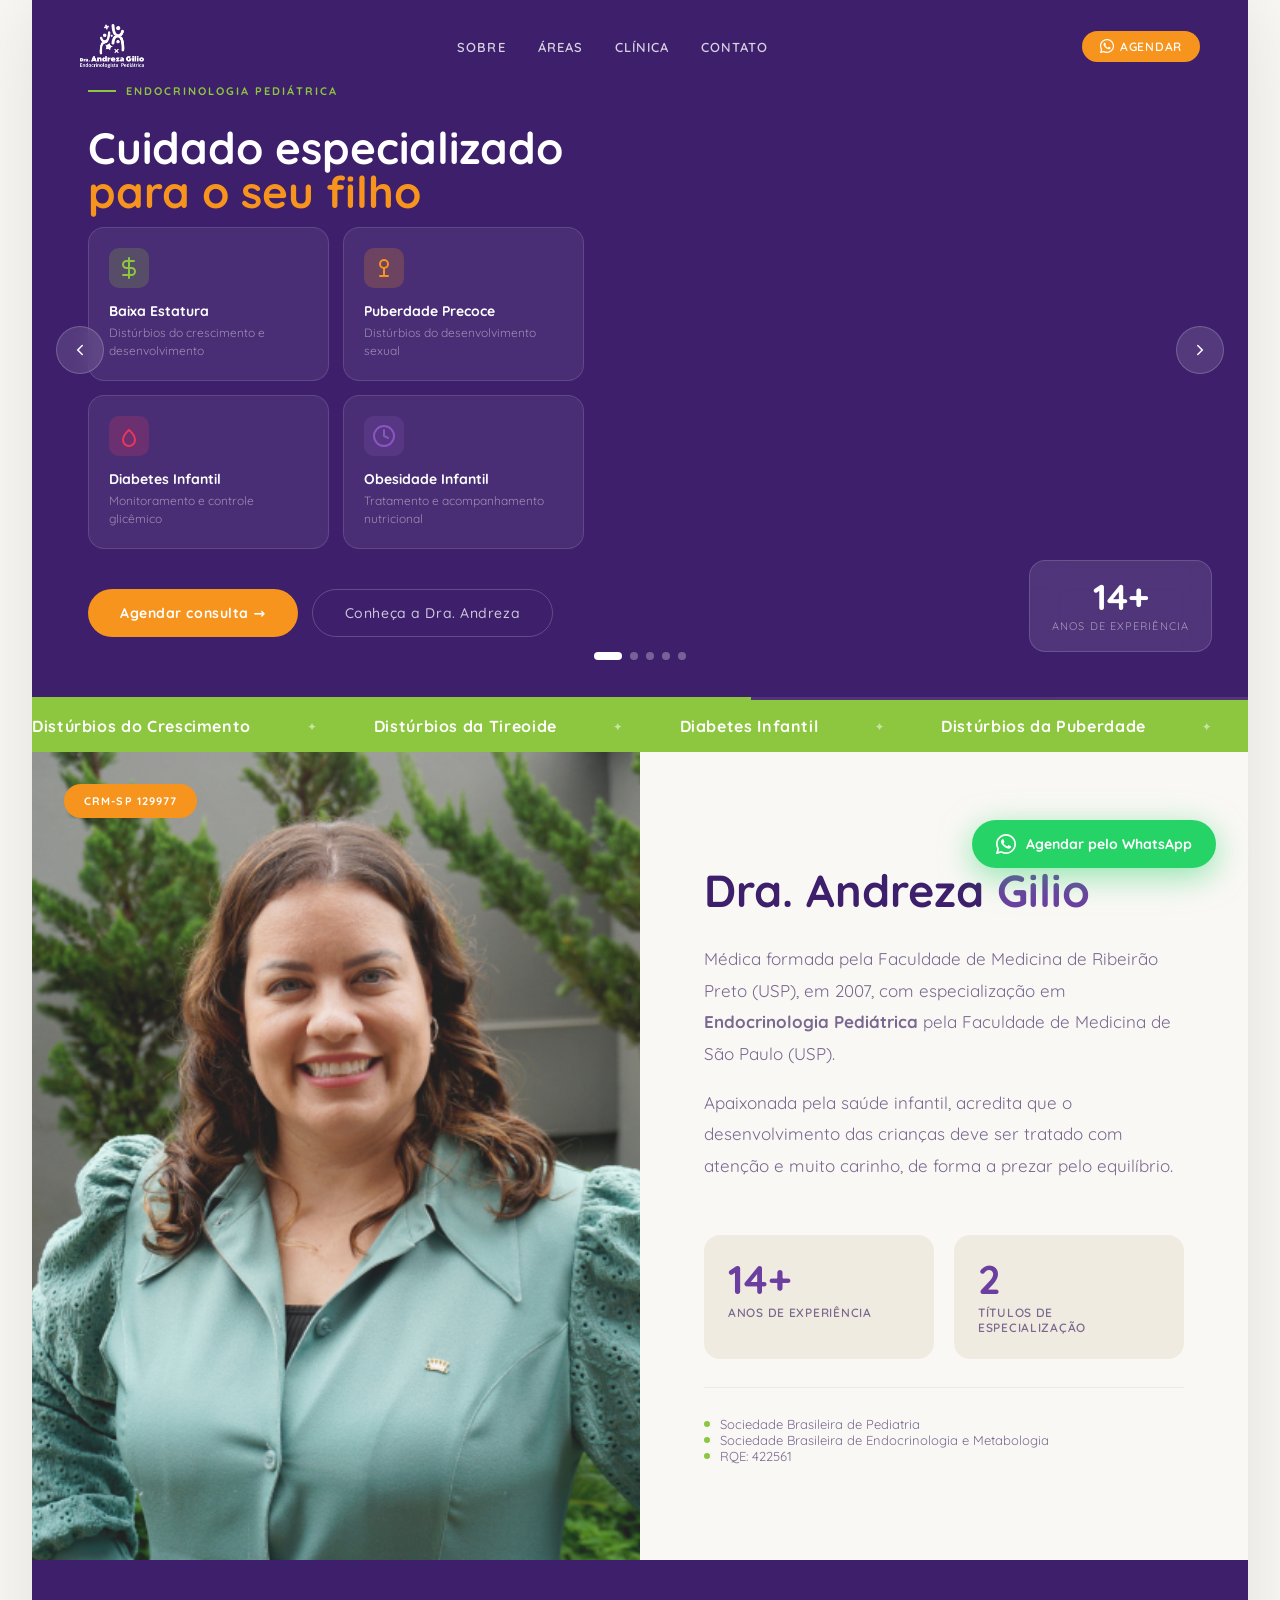
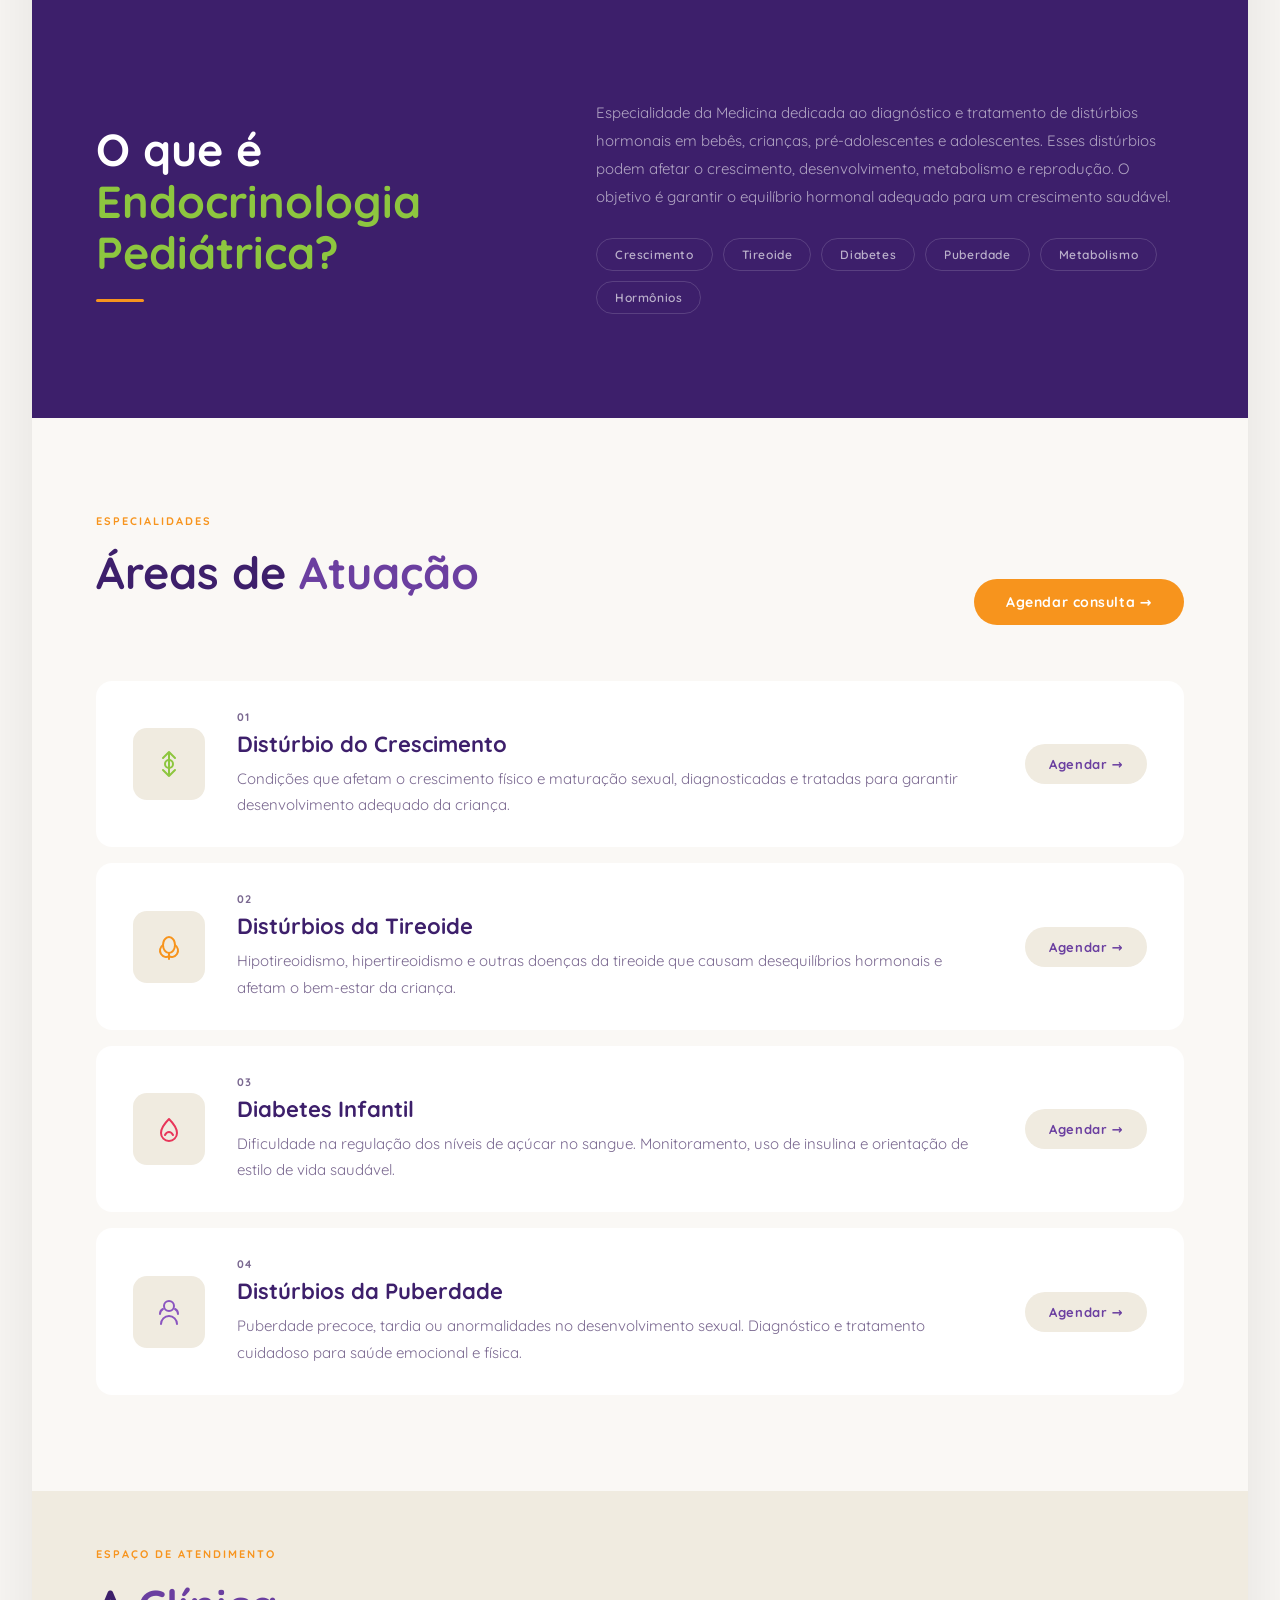
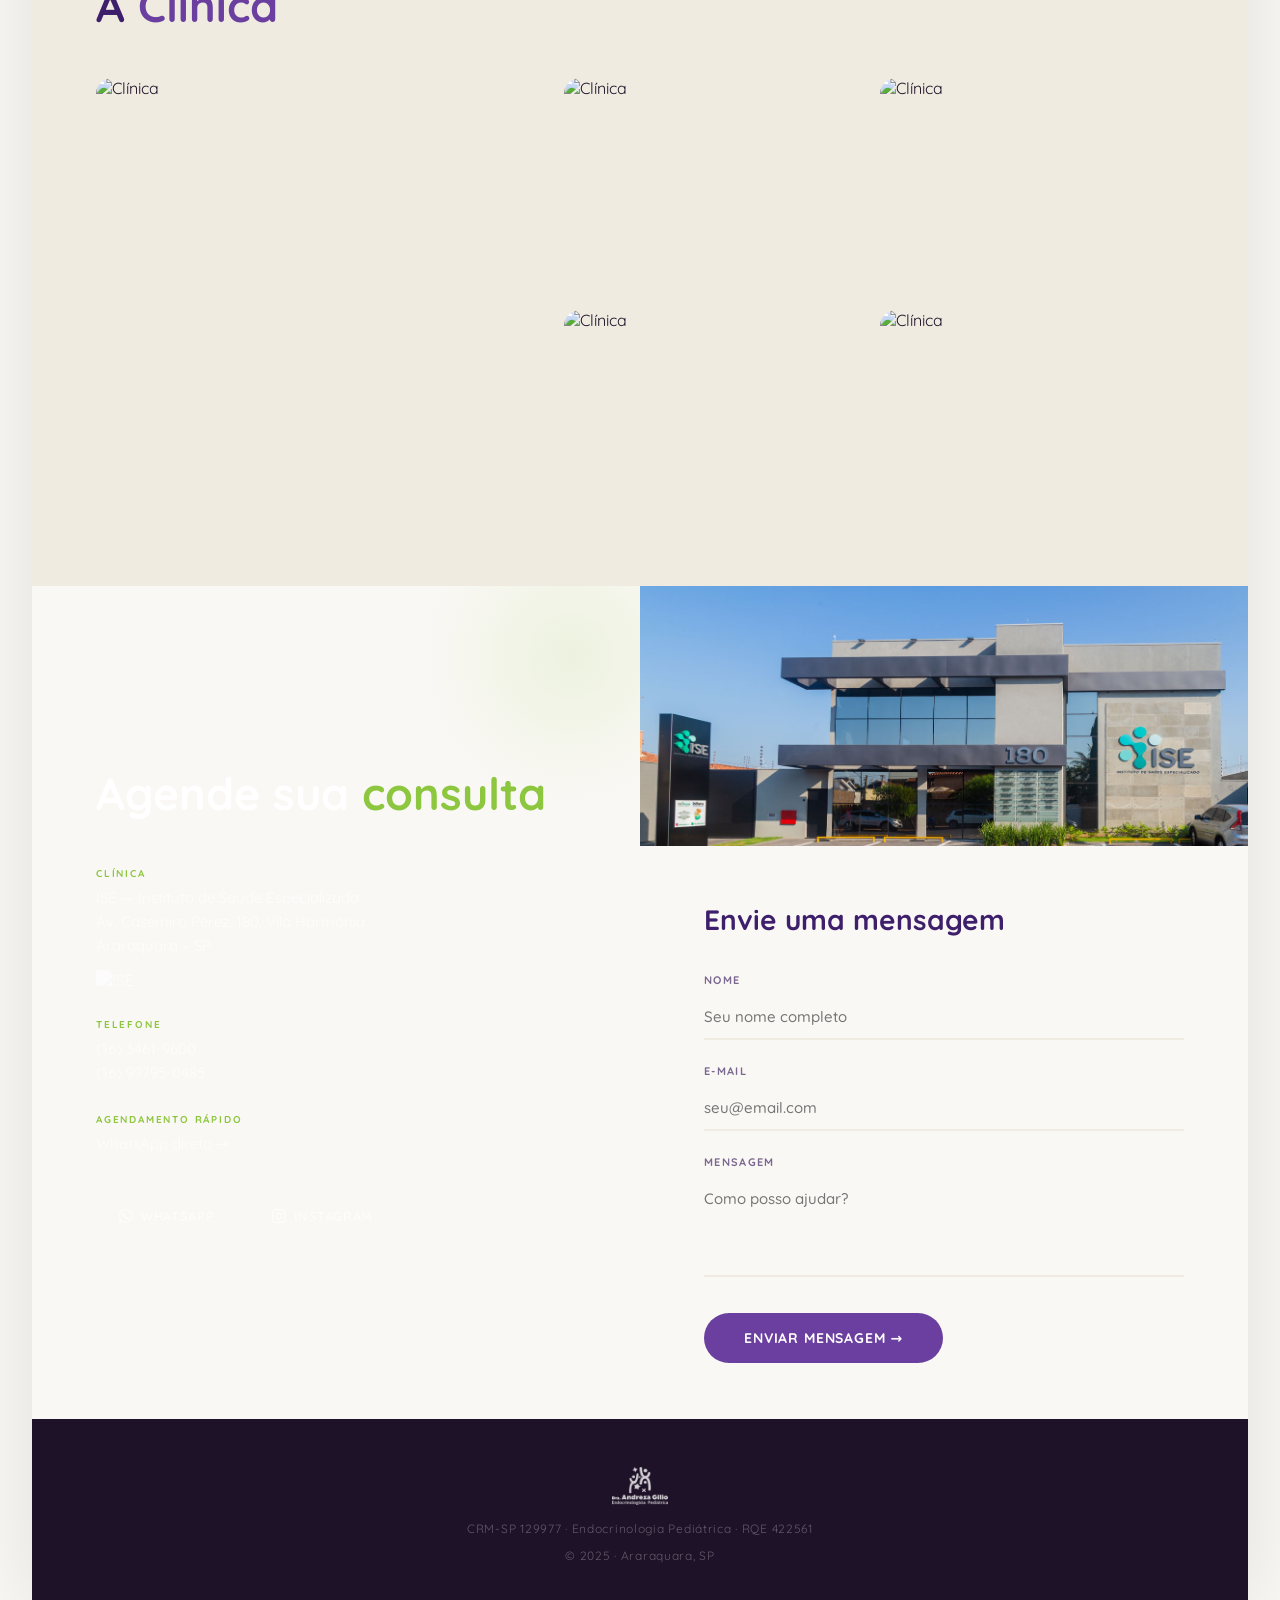
==== commit a8ec4dc8: "UI improvements: mobile layout, lightbox, contact section Co-Authored-By: Claude Sonnet 4.6 <noreply" ====
--- a/index.html
+++ b/index.html
@@ -370,7 +370,7 @@
     <div class="ise-photo" style="flex:0 0 260px;overflow:hidden;">
       <img src="uploads/pasted-1777078436221-0.png" alt="ISE - Instituto de Saúde Especializado" style="width:100%;height:260px;object-fit:cover;object-position:center;transition:transform 0.6s;display:block;">
     </div>
-    <div style="padding:56px 64px;flex:1;display:flex;flex-direction:column;justify-content:center;">
+    <div class="form-inner-pad" style="padding:56px 64px;flex:1;display:flex;flex-direction:column;justify-content:center;">
     <h3 class="form-title reveal">Envie uma mensagem</h3>
     <form onsubmit="handleForm(event)">
       <div class="form-group reveal"><label class="form-label">Nome</label><input class="form-input" type="text" placeholder="Seu nome completo" required></div>
@@ -397,6 +397,15 @@
   <span class="wa-label">Agendar pelo WhatsApp</span>
 </a>
 
+<!-- LIGHTBOX -->
+<div class="lightbox" id="lightbox">
+  <button class="lb-close" id="lbClose">✕</button>
+  <button class="lb-arrow lb-prev" id="lbPrev">‹</button>
+  <img class="lb-img" id="lbImg" src="" alt="">
+  <button class="lb-arrow lb-next" id="lbNext">›</button>
+  <div class="lb-counter" id="lbCounter"></div>
+</div>
+
 <script src="script.js"></script>
 </body>
 </html>
--- a/style.css
+++ b/style.css
@@ -256,7 +256,7 @@
 .section-label{font-size:11px;font-weight:700;letter-spacing:0.18em;text-transform:uppercase;color:var(--orange);margin-bottom:20px;}
 .section-title{font-size:clamp(30px,3.5vw,50px);font-weight:700;line-height:1.1;color:var(--purple-dk);margin-bottom:28px;}
 .section-title em{font-style:normal;color:var(--purple);}
-.sobre-text{font-size:15px;line-height:1.8;color:var(--muted);margin-bottom:18px;font-weight:400;}
+.sobre-text{font-size:17px;line-height:1.85;color:var(--muted);margin-bottom:18px;font-weight:400;}
 .stats-grid{display:grid;grid-template-columns:1fr 1fr;gap:20px;margin-top:36px;}
 .stat-card{
   background:var(--cream2);border-radius:var(--radius);padding:24px;
@@ -270,7 +270,7 @@
 .cred-dot{width:6px;height:6px;border-radius:50%;background:var(--lime);flex-shrink:0;}
 
 /* ── ENDOCRINOLOGIA ── */
-.endo{background:var(--purple-dk);padding:96px 64px;}
+.endo{background:var(--purple-dk);padding:140px 64px 96px;}
 .endo-inner{display:grid;grid-template-columns:1fr 1.4fr;gap:80px;align-items:center;}
 .endo-title{font-size:clamp(28px,3.5vw,48px);font-weight:700;color:var(--white);line-height:1.15;}
 .endo-title em{font-style:normal;color:var(--lime);}
@@ -299,14 +299,19 @@
   cursor:default;overflow:hidden;position:relative;
 }
 .acard::before{
-  content:'';position:absolute;left:0;top:0;bottom:0;width:4px;
-  background:var(--lime);border-radius:4px 0 0 4px;
+  content:'';position:absolute;right:0;top:0;bottom:0;width:4px;
+  background:var(--lime);border-radius:0 4px 4px 0;
   transform:scaleY(0);transform-origin:center;
   transition:transform 0.3s;
 }
 .acard:nth-child(2)::before{background:var(--orange);}
 .acard:nth-child(3)::before{background:var(--pink);}
 .acard:nth-child(4)::before{background:var(--purple2);}
+.acard::after{
+  content:'';position:absolute;left:0;top:0;bottom:0;width:56px;
+  background:url('https://andrezagilio.com.br/wp-content/uploads/2023/06/Arte.svg') left center/auto 100% no-repeat;
+  opacity:1;pointer-events:none;
+}
 .acard:hover{transform:translateX(6px);box-shadow:0 12px 40px rgba(107,63,160,0.10);border-color:var(--cream2);}
 .acard:hover::before{transform:scaleY(1);}
 .acard-icon-wrap{
@@ -321,8 +326,8 @@
 .acard:nth-child(4):hover .acard-icon-wrap{background:rgba(139,85,192,0.12);}
 .acard-icon-wrap svg{width:32px;height:32px;}
 .acard-num{font-size:11px;font-weight:700;letter-spacing:0.12em;text-transform:uppercase;color:var(--muted);margin-bottom:6px;}
-.acard-title{font-size:20px;font-weight:700;color:var(--purple-dk);margin-bottom:8px;}
-.acard-desc{font-size:14px;line-height:1.7;color:var(--muted);}
+.acard-title{font-size:22px;font-weight:700;color:var(--purple-dk);margin-bottom:8px;}
+.acard-desc{font-size:15px;line-height:1.75;color:var(--muted);}
 .acard-btn{
   display:inline-flex;align-items:center;gap:6px;
   padding:12px 24px;border-radius:100px;white-space:nowrap;
@@ -343,7 +348,7 @@
 }
 .gal-item{overflow:hidden;border-radius:var(--radius);position:relative;}
 .gal-item:first-child{grid-row:1/3;}
-.gal-item img{width:100%;height:100%;object-fit:cover;transition:transform 0.6s ease,filter 0.4s;}
+.gal-item img{width:100%;height:100%;object-fit:cover;transition:transform 0.6s ease,filter 0.4s;cursor:pointer;}
 .gal-item:hover img{transform:scale(1.06);filter:brightness(1.05) saturate(1.1);}
 .gal-overlay{
   position:absolute;inset:0;
@@ -355,10 +360,12 @@
 /* ── CONTATO ── */
 .contato{display:grid;grid-template-columns:1fr 1fr;}
 .contato-left{
-  background:var(--purple-dk);padding:80px 64px;
+  background:url('uploads/Screenshot-2026-04-25-at-08.31.50.jpg') center/cover no-repeat;
+  padding:80px 64px;
   display:flex;flex-direction:column;justify-content:center;
   position:relative;overflow:hidden;
 }
+.contato-left > *{position:relative;z-index:1;}
 .contato-left::before{
   content:'';position:absolute;
   width:300px;height:300px;border-radius:50%;
@@ -410,7 +417,8 @@
 footer{
   background:var(--text);
   padding:48px 64px;
-  display:flex;align-items:center;justify-content:space-between;flex-wrap:wrap;gap:20px;
+  display:flex;align-items:center;justify-content:center;flex-direction:column;flex-wrap:wrap;gap:12px;
+  text-align:center;
 }
 .footer-logo img{height:38px;filter:brightness(0) invert(1);opacity:0.8;}
 .footer-crm{font-size:12px;color:rgba(255,255,255,0.3);letter-spacing:0.06em;}
@@ -433,6 +441,37 @@
 .wa-float svg{width:20px;height:20px;fill:#fff;flex-shrink:0;}
 .wa-label{transition:max-width 0.3s,opacity 0.3s;}
 
+/* ── LIGHTBOX ── */
+.lightbox{
+  position:fixed;inset:0;z-index:1000;
+  background:rgba(0,0,0,0.93);
+  display:flex;align-items:center;justify-content:center;
+  opacity:0;pointer-events:none;
+  transition:opacity 0.3s;
+}
+.lightbox.open{opacity:1;pointer-events:all;}
+.lb-img{max-width:90vw;max-height:85vh;object-fit:contain;border-radius:8px;transition:opacity 0.2s;}
+.lb-close{
+  position:absolute;top:20px;right:28px;
+  background:none;border:none;color:#fff;font-size:32px;
+  cursor:pointer;opacity:0.6;line-height:1;transition:opacity 0.2s;
+}
+.lb-close:hover{opacity:1;}
+.lb-arrow{
+  position:absolute;top:50%;transform:translateY(-50%);
+  background:rgba(255,255,255,0.1);border:1px solid rgba(255,255,255,0.15);
+  color:#fff;font-size:28px;width:52px;height:52px;border-radius:50%;
+  cursor:pointer;display:flex;align-items:center;justify-content:center;
+  transition:background 0.2s;
+}
+.lb-arrow:hover{background:rgba(255,255,255,0.22);}
+.lb-prev{left:24px;}
+.lb-next{right:24px;}
+.lb-counter{
+  position:absolute;bottom:24px;left:50%;transform:translateX(-50%);
+  color:rgba(255,255,255,0.45);font-size:12px;font-weight:600;letter-spacing:0.1em;
+}
+
 /* ── SCROLL REVEAL ── */
 .reveal{opacity:0;transform:translateY(32px);transition:opacity 0.7s ease,transform 0.7s ease;}
 .reveal.visible{opacity:1;transform:translateY(0);}
@@ -450,25 +489,67 @@
 @media(max-width:900px){
   .nav-inner{padding:16px 20px!important;}
   .nav-links{display:none;}
+
+  /* Hero: títulos menores, botões menores, sem boxes */
   .hero{grid-template-columns:1fr;}
   .hero-right{display:none;}
-  .hero-left{padding:120px 24px 64px;}
-  .hero-cards{grid-template-columns:1fr;}
-  .sobre{grid-template-columns:1fr;}
+  .hero-left{padding:100px 24px 48px;}
+  .hero-title{font-size:30px!important;}
+  .hero-cards{display:none;}
+  .hero-cta-row{gap:10px;}
+  .btn-hero-primary{padding:11px 22px;font-size:12px;}
+  .btn-hero-ghost{padding:11px 22px;font-size:12px;}
+
+  /* Carousel: sem setas, slide 1 em 1 coluna */
+  .carousel-arrows{display:none;}
+  .cslide-split{grid-template-columns:1fr;}
+
+  /* Carousel slides 2-5: coluna de texto mais estreita, sem botão agendar */
+  .cslide-full{grid-template-columns:0.7fr 1fr;}
+  .cslide-title{font-size:28px!important;}
+  .cslide-panel{padding:40px 28px;}
+  .cslide-cta{display:none;}
+
+  /* Sobre */
+  .sobre{grid-template-columns:1fr;height:auto;}
   .sobre-img-wrap{min-height:280px;}
   .sobre-content{padding:56px 24px;}
+
+  /* Endocrinologia: mais espaço acima do título, texto maior */
   .endo{padding:72px 24px;}
   .endo-inner{grid-template-columns:1fr;gap:40px;}
+  .endo-title{margin-top:28px;}
+  .endo-text{font-size:16px;line-height:1.9;}
+
+  /* Áreas: sem botão agendar no header, sem ícones nos cards */
   .areas{padding:72px 24px;}
   .areas-header{flex-direction:column;align-items:flex-start;gap:16px;}
-  .acard{grid-template-columns:56px 1fr;padding:20px 20px;}
+  .areas-header .btn-hero-primary{display:none;}
+  .acard{grid-template-columns:1fr;padding:20px 20px;}
+  .acard-icon-wrap{display:none;}
   .acard-btn{display:none;}
+
+  /* Galeria */
   .galeria{padding:72px 24px;}
   .gal-grid{grid-template-columns:1fr 1fr;grid-template-rows:auto;}
   .gal-item:first-child{grid-row:auto;grid-column:1/3;}
   .gal-item{height:200px;}
+
+  /* Contato esquerdo: alinhado à esquerda, botões em coluna */
   .contato{grid-template-columns:1fr;}
-  .contato-left,.contato-right{padding:56px 24px;}
+  .contato-left{padding:56px 24px;align-items:flex-start;text-align:left;}
+  .contato-title{text-align:left;}
+  .info-list{align-items:flex-start;width:100%;}
+  .info-item{text-align:left;}
+  .info-label{text-align:left;}
+  .social-row{flex-direction:column;align-items:flex-start;gap:10px;}
+
+  /* Form: menos padding lateral para aproveitar mais largura */
+  .contato-right{padding:0;}
+  .form-inner-pad{padding:40px 20px!important;}
+
   footer{padding:40px 24px;}
-  .wa-float{right:24px;padding:14px 20px;}
-}
+  .wa-float{right:24px;padding:14px;border-radius:50%;}
+  .wa-label{display:none;}
+  .wa-float svg{width:24px;height:24px;}
+}
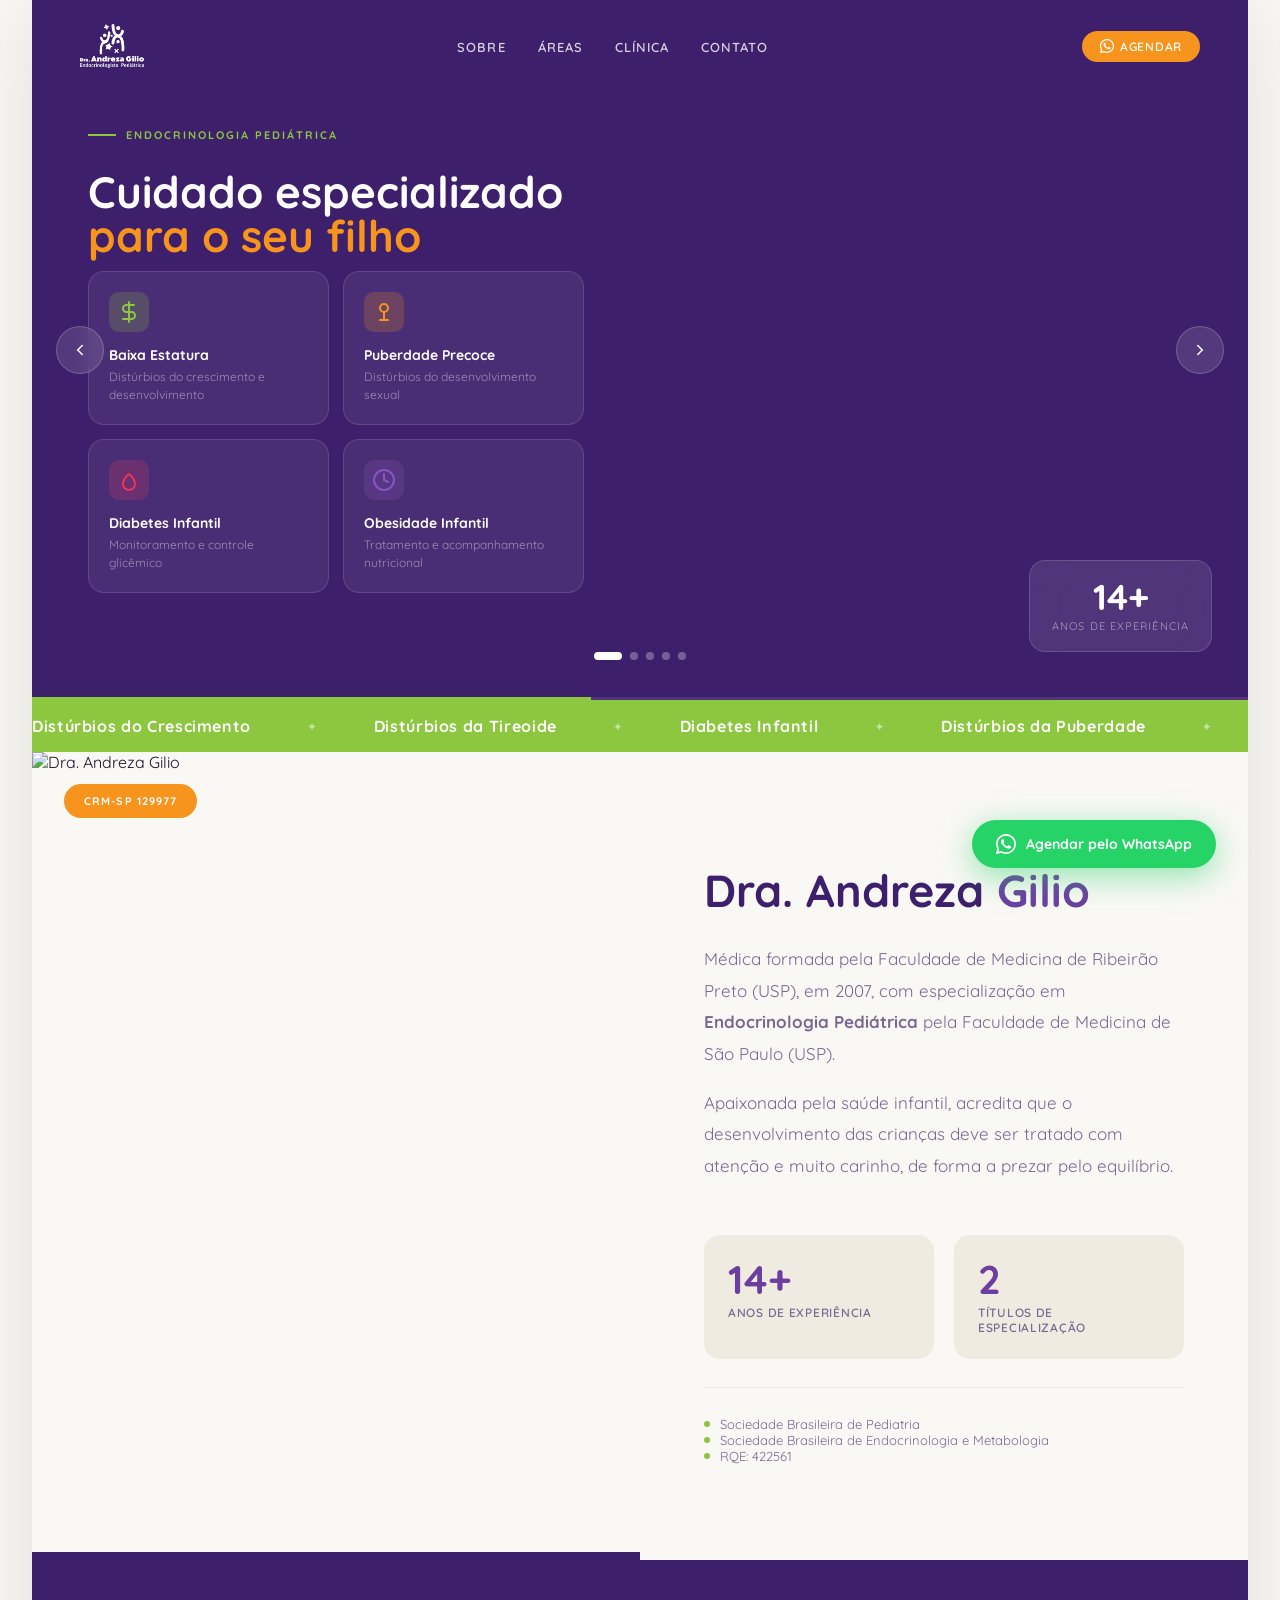
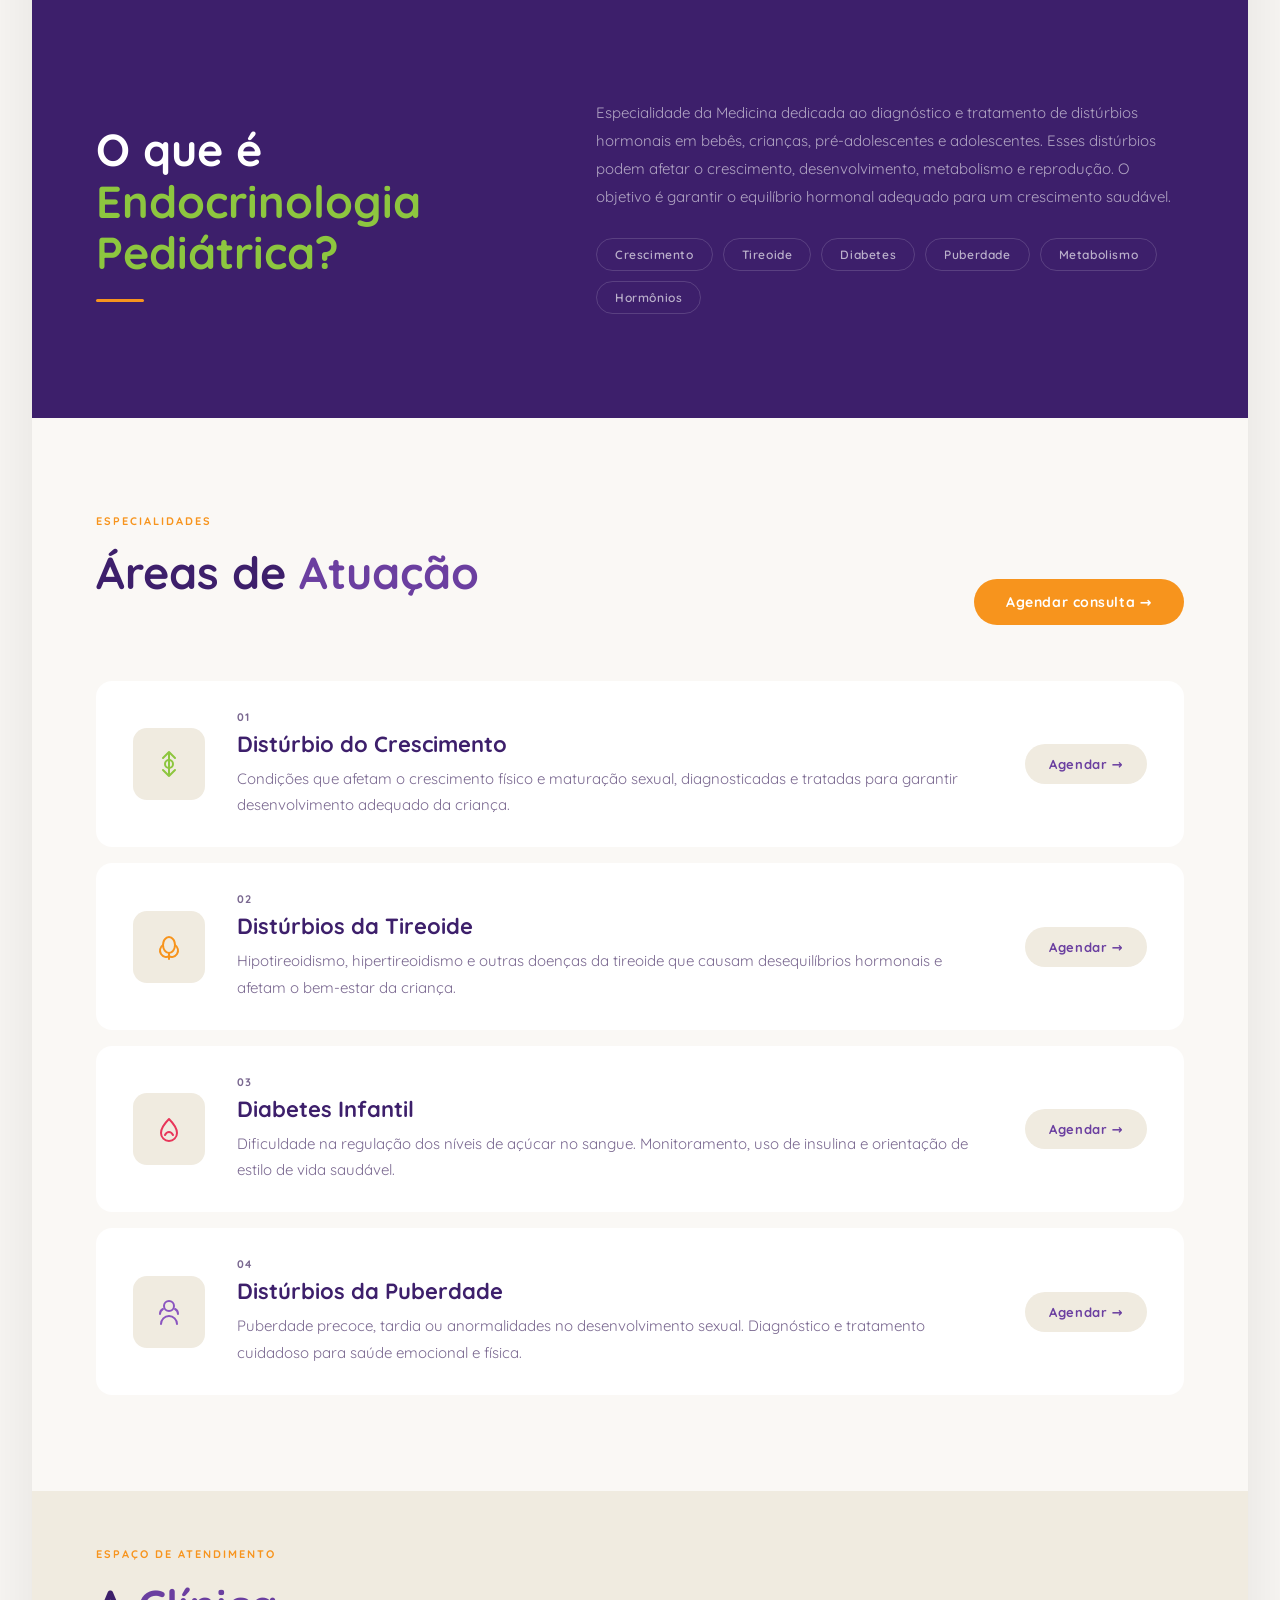
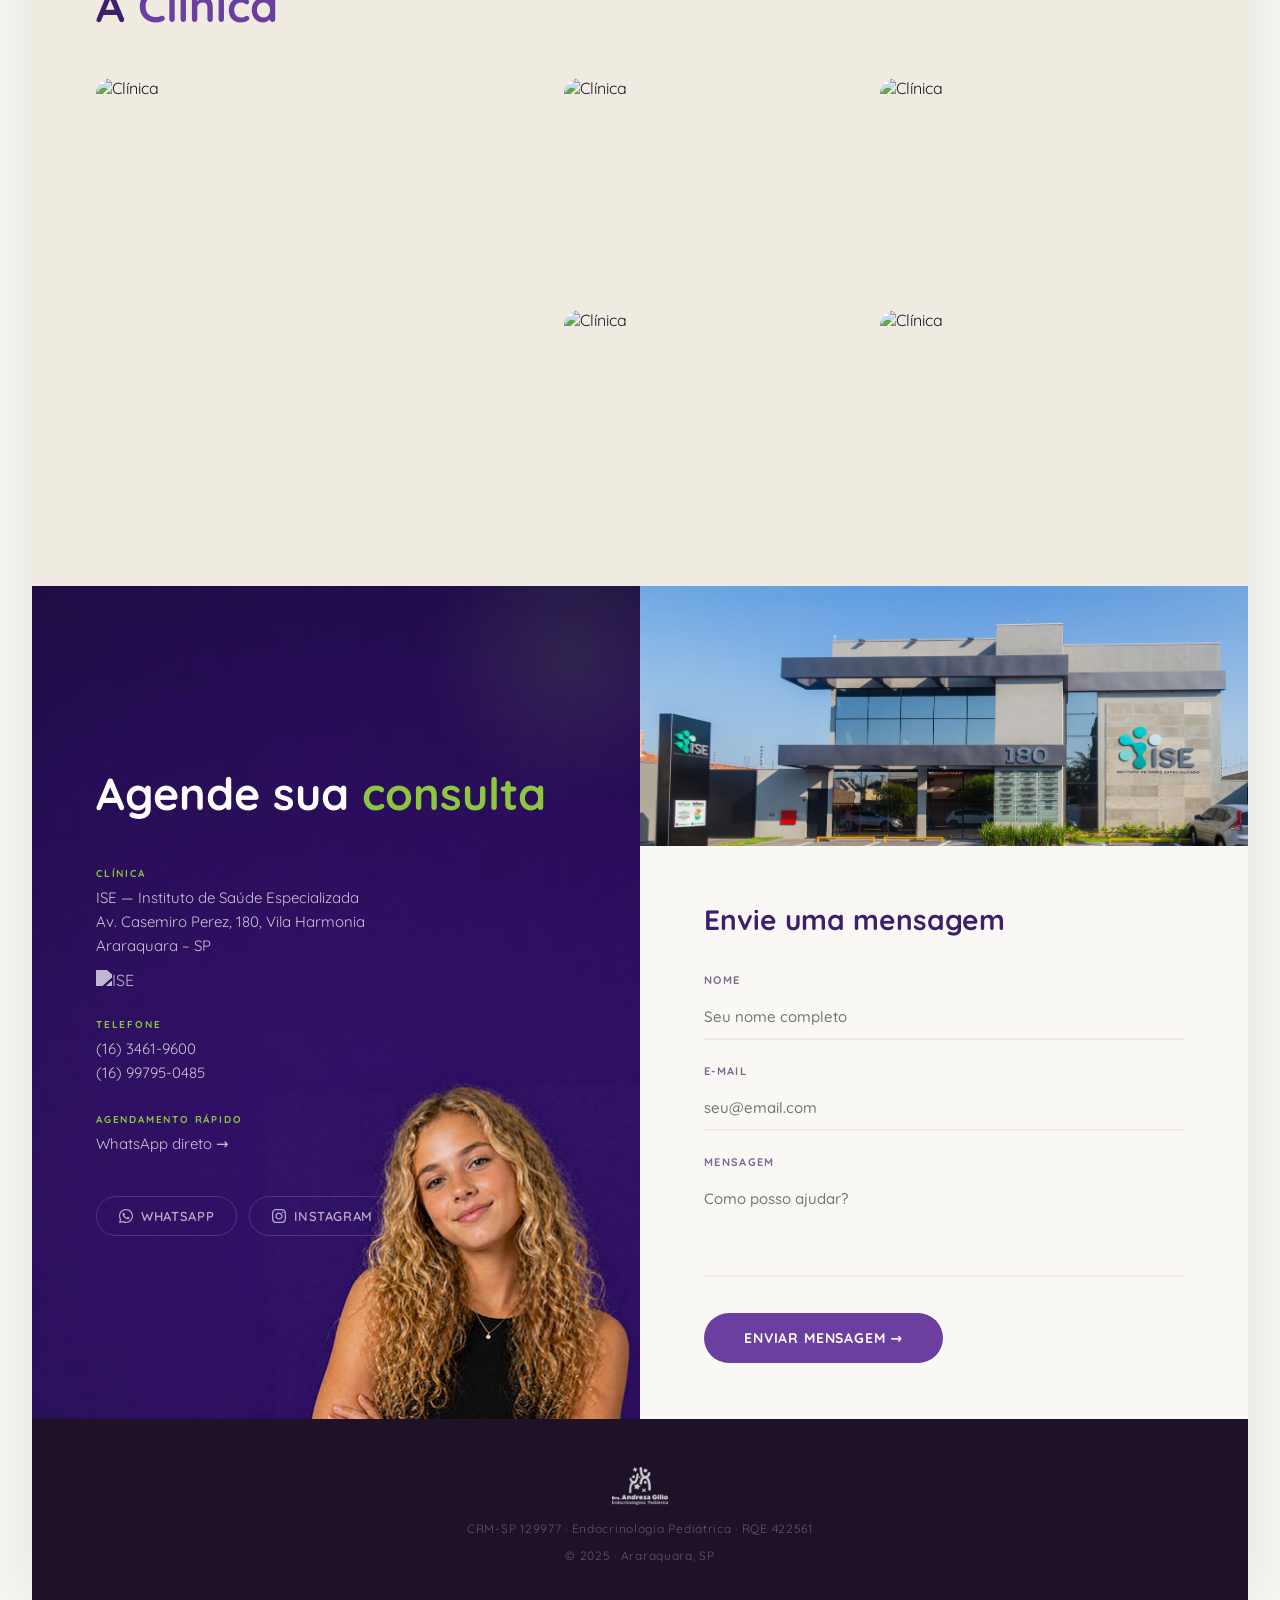
==== commit a1df215e: "Mobile hero photo, contact bg, footer centered, lightbox and area cards improvements Co-Authored-By:" ====
--- a/index.html
+++ b/index.html
@@ -43,15 +43,18 @@
           <h1 class="hero-title" style="font-size: 44px">Cuidado especializado<br><span>para o seu filho</span></h1>
           <p class="hero-name" style="width: 0px; height: 0px; font-size: 1px; margin: 0px 0px 1px">
 </p>
+          <div class="hero-mobile-row">
+            <div class="hero-cta-row">
+              <a href="https://wa.me/5516997950485" target="_blank" class="btn-hero-primary">Agendar consulta →</a>
+              <a href="#sobre" class="btn-hero-ghost">Conheça a Dra. Andreza</a>
+            </div>
+            <img src="uploads/andreza-mobile.jpg" alt="Dra. Andreza Gilio" class="hero-mobile-photo">
+          </div>
           <div class="hero-cards">
             <div class="hcard"><div class="hcard-icon c1"><svg viewBox="0 0 24 24" fill="none" stroke="#8DC63F" stroke-width="2" stroke-linecap="round" style="width: 24px"><line x1="12" y1="2" x2="12" y2="22"/><path d="M17 5H9.5a3.5 3.5 0 0 0 0 7h5a3.5 3.5 0 0 1 0 7H6"/></svg></div><div class="hcard-title">Baixa Estatura</div><div class="hcard-sub">Distúrbios do crescimento e desenvolvimento</div></div>
             <div class="hcard"><div class="hcard-icon c2"><svg viewBox="0 0 24 24" fill="none" stroke="#F7941D" stroke-width="2" stroke-linecap="round" style="width: 24px"><circle cx="12" cy="8" r="4"/><path d="M12 12v8M8 20h8"/></svg></div><div class="hcard-title">Puberdade Precoce</div><div class="hcard-sub">Distúrbios do desenvolvimento sexual</div></div>
             <div class="hcard"><div class="hcard-icon c3"><svg viewBox="0 0 24 24" fill="none" stroke="#E8375A" stroke-width="2" stroke-linecap="round" style="width: 24px"><path d="M12 6c0 0-6 5-6 10a6 6 0 0012 0c0-5-6-10-6-10z"/></svg></div><div class="hcard-title">Diabetes Infantil</div><div class="hcard-sub">Monitoramento e controle glicêmico</div></div>
             <div class="hcard"><div class="hcard-icon c4"><svg viewBox="0 0 24 24" fill="none" stroke="#8B55C0" stroke-width="2" stroke-linecap="round" style="width: 24px"><circle cx="12" cy="12" r="10"/><path d="M12 6v6l4 2"/></svg></div><div class="hcard-title">Obesidade Infantil</div><div class="hcard-sub">Tratamento e acompanhamento nutricional</div></div>
-          </div>
-          <div class="hero-cta-row">
-            <a href="https://wa.me/5516997950485" target="_blank" class="btn-hero-primary">Agendar consulta →</a>
-            <a href="#sobre" class="btn-hero-ghost">Conheça a Dra. Andreza</a>
           </div>
         </div>
         <div class="hero-right">
@@ -186,7 +189,10 @@
 <!-- SOBRE -->
 <section class="sobre" id="sobre">
   <div class="sobre-img-wrap">
-    <img class="sobre-img" src="uploads/pasted-1777078299378-0.png" alt="Dra. Andreza Gilio">
+    <picture>
+      <source media="(max-width:900px)" srcset="uploads/andreza-mobile.jpg">
+      <img class="sobre-img" src="uploads/andreza.jpg" alt="Dra. Andreza Gilio">
+    </picture>
     <span class="sobre-img-badge">CRM-SP 129977</span>
   </div>
   <div class="sobre-content">
--- a/style.css
+++ b/style.css
@@ -54,6 +54,10 @@
 }
 .nav-cta:hover{transform:translateY(-2px);box-shadow:0 8px 24px rgba(247,148,29,0.4);}
 
+/* Foto circular do hero — visível só no mobile */
+.hero-mobile-photo{display:none;}
+.hero-mobile-row{display:none;}
+
 /* ── CAROUSEL HERO ── */
 .carousel{position:relative;height:700px;overflow:hidden;background:var(--purple-dk);}
 .carousel-track{
@@ -494,6 +498,31 @@
   .hero{grid-template-columns:1fr;}
   .hero-right{display:none;}
   .hero-left{padding:100px 24px 48px;}
+
+  /* Foto + botões lado a lado abaixo do título */
+  .hero-mobile-row{
+    display:flex;
+    align-items:center;
+    justify-content:space-between;
+    gap:16px;
+    margin-top:20px;
+  }
+  .hero-mobile-row .hero-cta-row{
+    flex-direction:column;
+    align-items:flex-start;
+    margin-top:0;
+    gap:10px;
+    flex:1;
+  }
+  .hero-mobile-photo{
+    display:block;
+    width:40%;aspect-ratio:1/1;
+    object-fit:cover;object-position:center top;
+    border-radius:50%;
+    border:3px solid rgba(255,255,255,0.25);
+    box-shadow:0 8px 32px rgba(0,0,0,0.35);
+    flex-shrink:0;
+  }
   .hero-title{font-size:30px!important;}
   .hero-cards{display:none;}
   .hero-cta-row{gap:10px;}
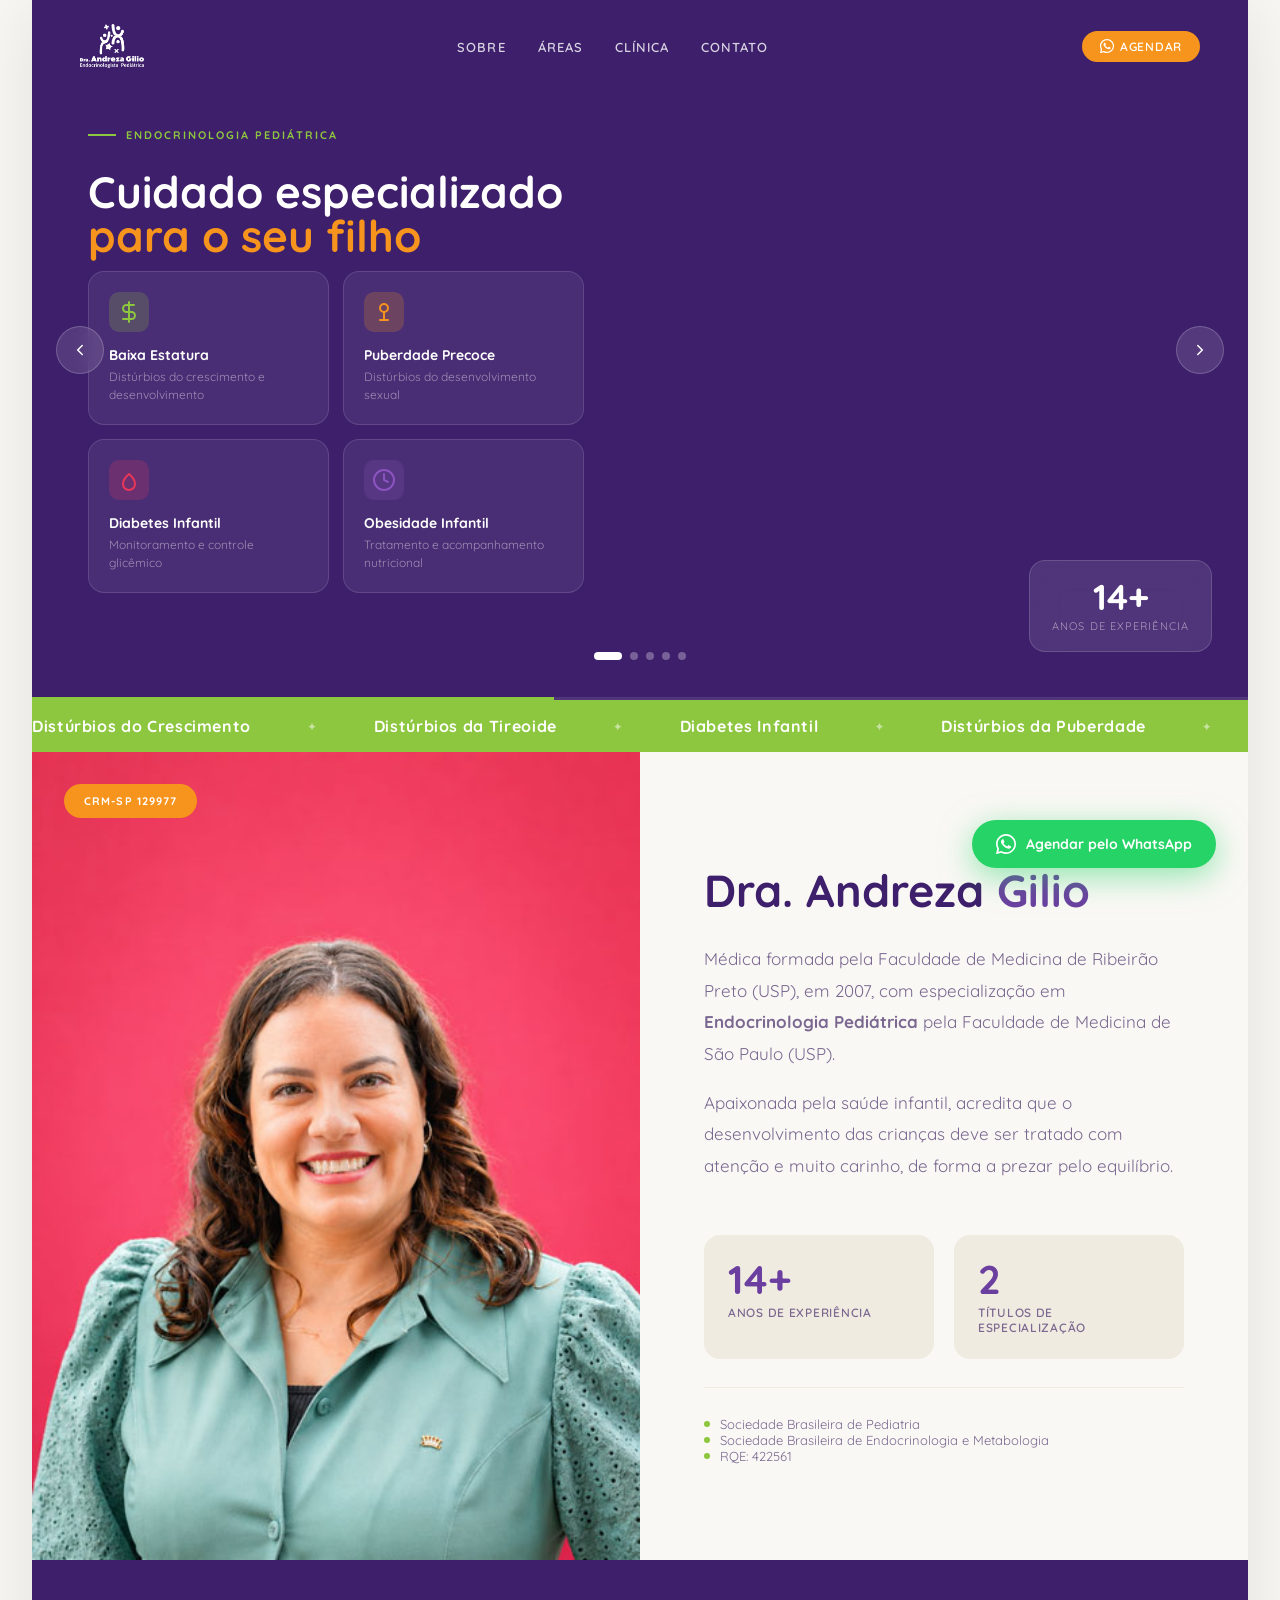
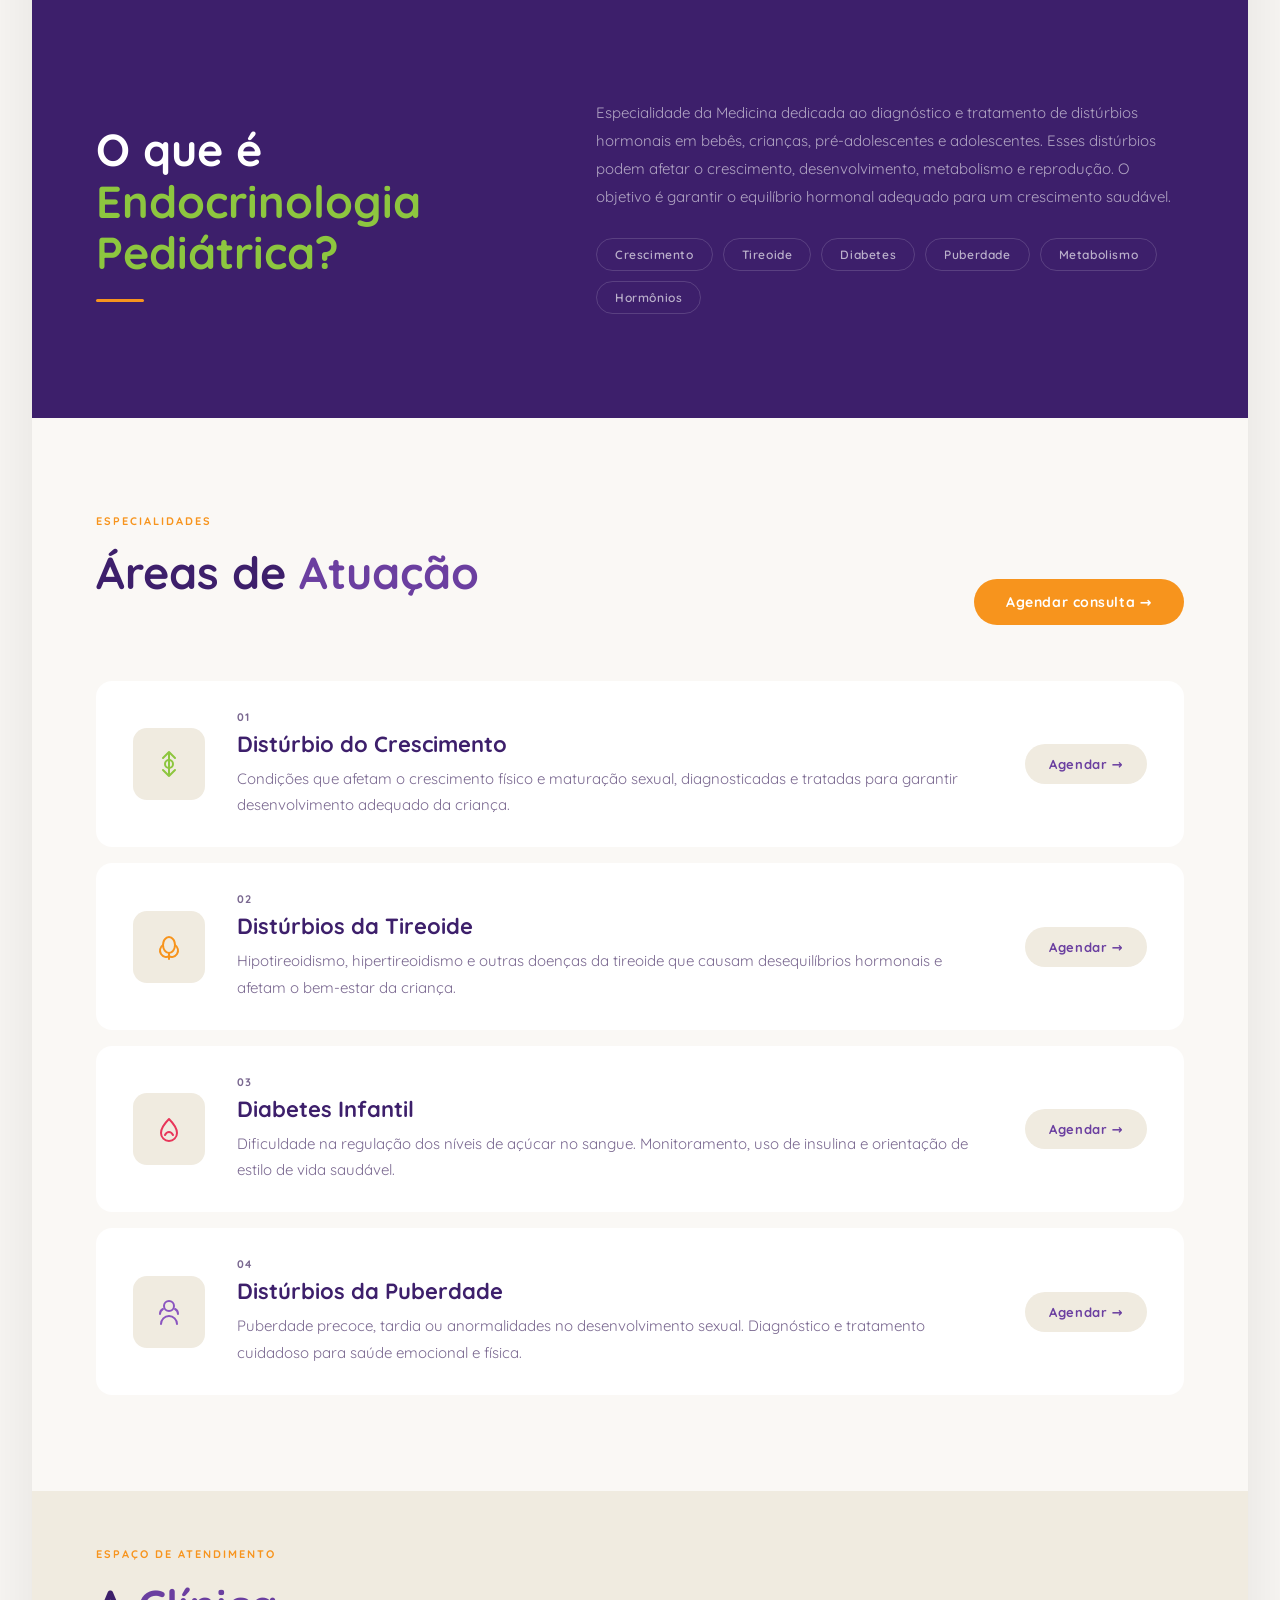
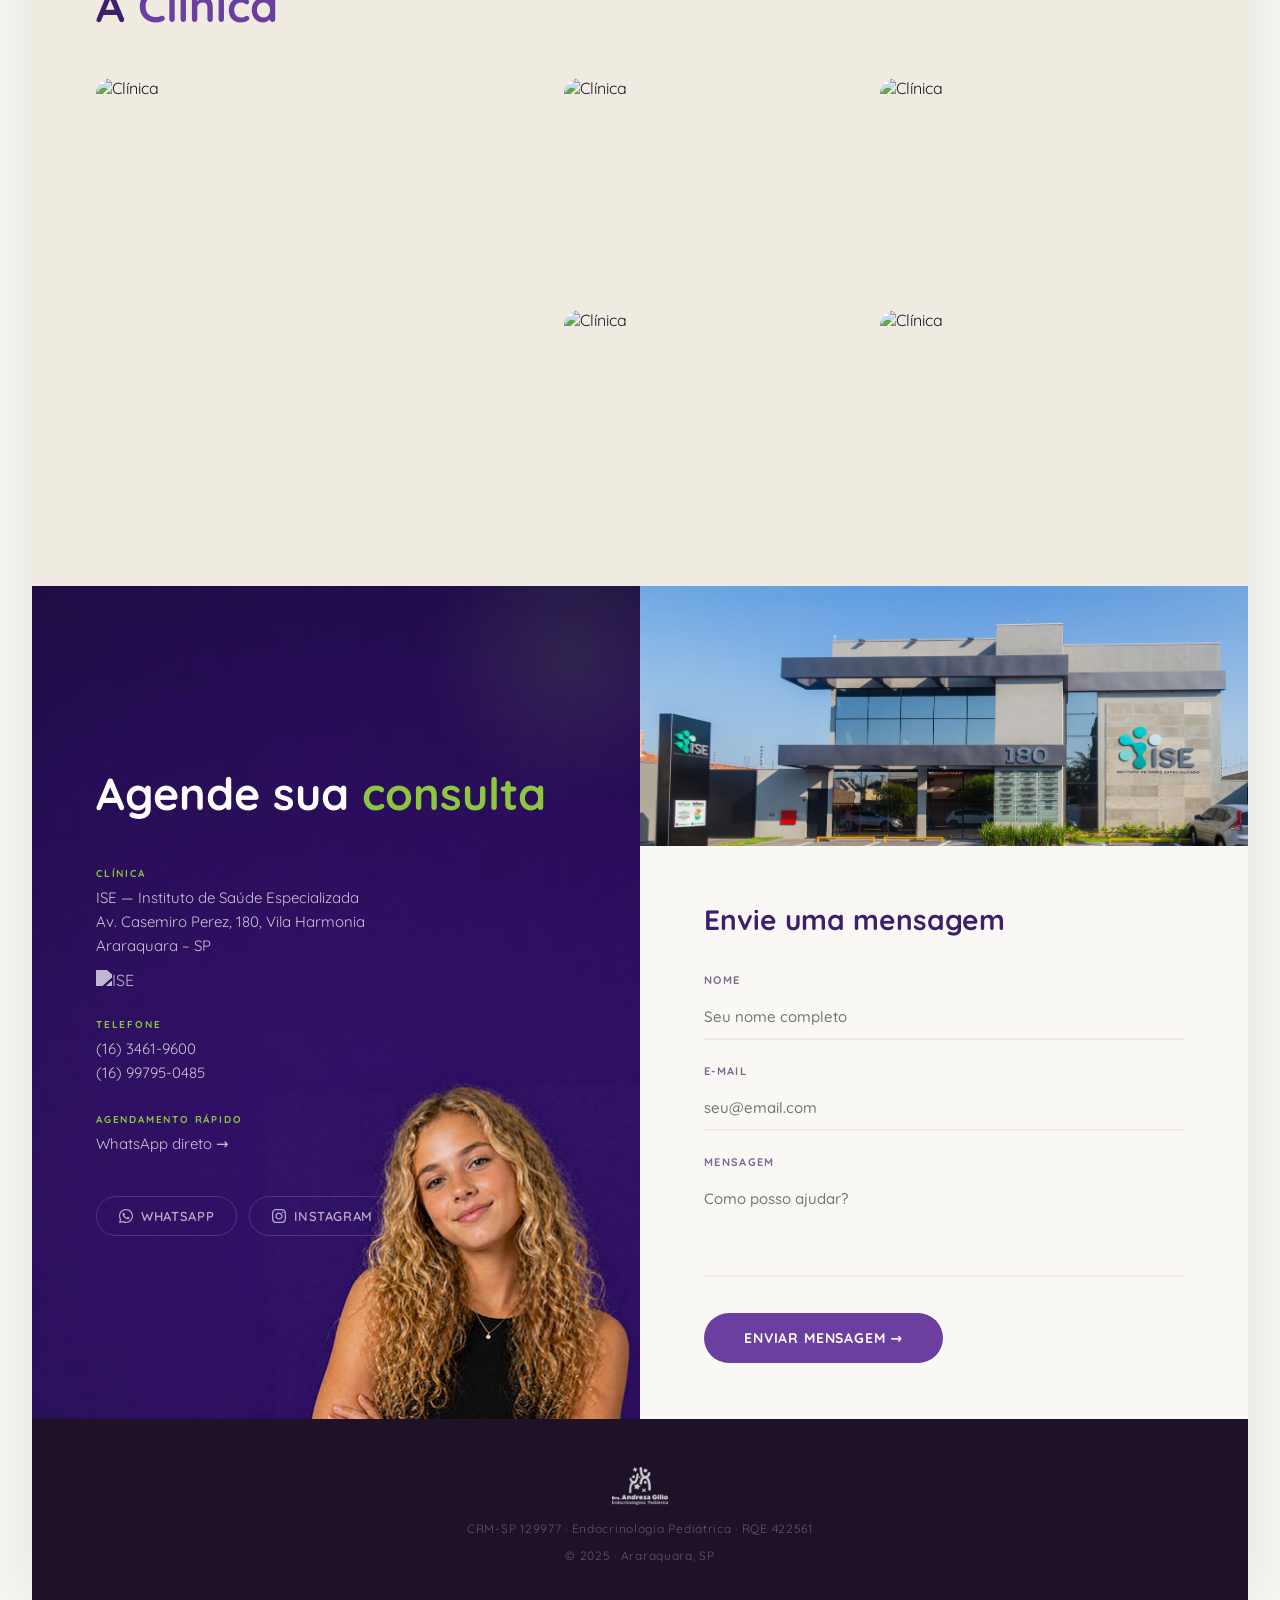
==== commit 231e113e: "Add SEO meta tags and structured data Co-Authored-By: Claude Sonnet 4.6 <noreply@anthropic.com>" ====
--- a/index.html
+++ b/index.html
@@ -3,7 +3,64 @@
 <head>
 <meta charset="UTF-8">
 <meta name="viewport" content="width=device-width, initial-scale=1.0">
-<title>Dra. Andreza Gilio — Endocrinologia Pediátrica</title>
+
+<!-- SEO Primary -->
+<title>Dra. Andreza Gilio | Endocrinologista Pediátrica em Araraquara – SP</title>
+<meta name="description" content="Dra. Andreza Gilio é médica endocrinologista pediátrica em Araraquara – SP. Atendimento particular no ISE (Instituto de Saúde Especializada). Especialista em baixa estatura, diabetes infantil, puberdade precoce, obesidade e distúrbios da tireoide. CRM-SP 129977.">
+<meta name="keywords" content="endocrinologista pediátrica Araraquara, endocrinologia pediátrica Araraquara, médica infantil Araraquara, baixa estatura criança, diabetes infantil Araraquara, puberdade precoce, obesidade infantil, distúrbios da tireoide criança, Dra Andreza Gilio, ISE Araraquara, consulta particular endocrinologia">
+<meta name="author" content="Dra. Andreza Gilio">
+<meta name="robots" content="index, follow">
+<link rel="canonical" href="https://andrezagilio.com.br/">
+
+<!-- Geo -->
+<meta name="geo.region" content="BR-SP">
+<meta name="geo.placename" content="Araraquara">
+
+<!-- Open Graph (WhatsApp, Facebook) -->
+<meta property="og:type" content="website">
+<meta property="og:url" content="https://andrezagilio.com.br/">
+<meta property="og:title" content="Dra. Andreza Gilio | Endocrinologista Pediátrica em Araraquara – SP">
+<meta property="og:description" content="Atendimento particular em Araraquara no ISE. Especialista em baixa estatura, diabetes infantil, puberdade precoce e distúrbios hormonais em crianças e adolescentes.">
+<meta property="og:image" content="uploads/andreza.jpg">
+<meta property="og:locale" content="pt_BR">
+<meta property="og:site_name" content="Dra. Andreza Gilio – Endocrinologia Pediátrica">
+
+<!-- Twitter Card -->
+<meta name="twitter:card" content="summary_large_image">
+<meta name="twitter:title" content="Dra. Andreza Gilio | Endocrinologista Pediátrica em Araraquara">
+<meta name="twitter:description" content="Atendimento particular em Araraquara no ISE. Especialista em baixa estatura, diabetes infantil, puberdade precoce e distúrbios hormonais.">
+<meta name="twitter:image" content="uploads/andreza.jpg">
+
+<!-- Structured Data — Physician / LocalBusiness -->
+<script type="application/ld+json">
+{
+  "@context": "https://schema.org",
+  "@type": ["Physician", "LocalBusiness"],
+  "name": "Dra. Andreza Gilio – Endocrinologia Pediátrica",
+  "description": "Médica endocrinologista pediátrica com atendimento particular em Araraquara – SP, no ISE (Instituto de Saúde Especializada). Especialista em baixa estatura, diabetes infantil, puberdade precoce, obesidade infantil e distúrbios da tireoide.",
+  "url": "https://andrezagilio.com.br/",
+  "image": "uploads/andreza.jpg",
+  "telephone": ["+551634619600", "+5516997950485"],
+  "priceRange": "$$",
+  "medicalSpecialty": "Endocrinologia Pediátrica",
+  "address": {
+    "@type": "PostalAddress",
+    "streetAddress": "Av. Casemiro Perez, 180, Vila Harmonia",
+    "addressLocality": "Araraquara",
+    "addressRegion": "SP",
+    "addressCountry": "BR"
+  },
+  "geo": {
+    "@type": "GeoCoordinates",
+    "latitude": "-21.7945",
+    "longitude": "-48.1766"
+  },
+  "sameAs": [
+    "https://www.instagram.com/dra.andrezagilio/"
+  ]
+}
+</script>
+
 <link href="https://fonts.googleapis.com/css2?family=Quicksand:wght@300;400;500;600;700&display=swap" rel="stylesheet">
 <link rel="stylesheet" href="style.css">
 </head>
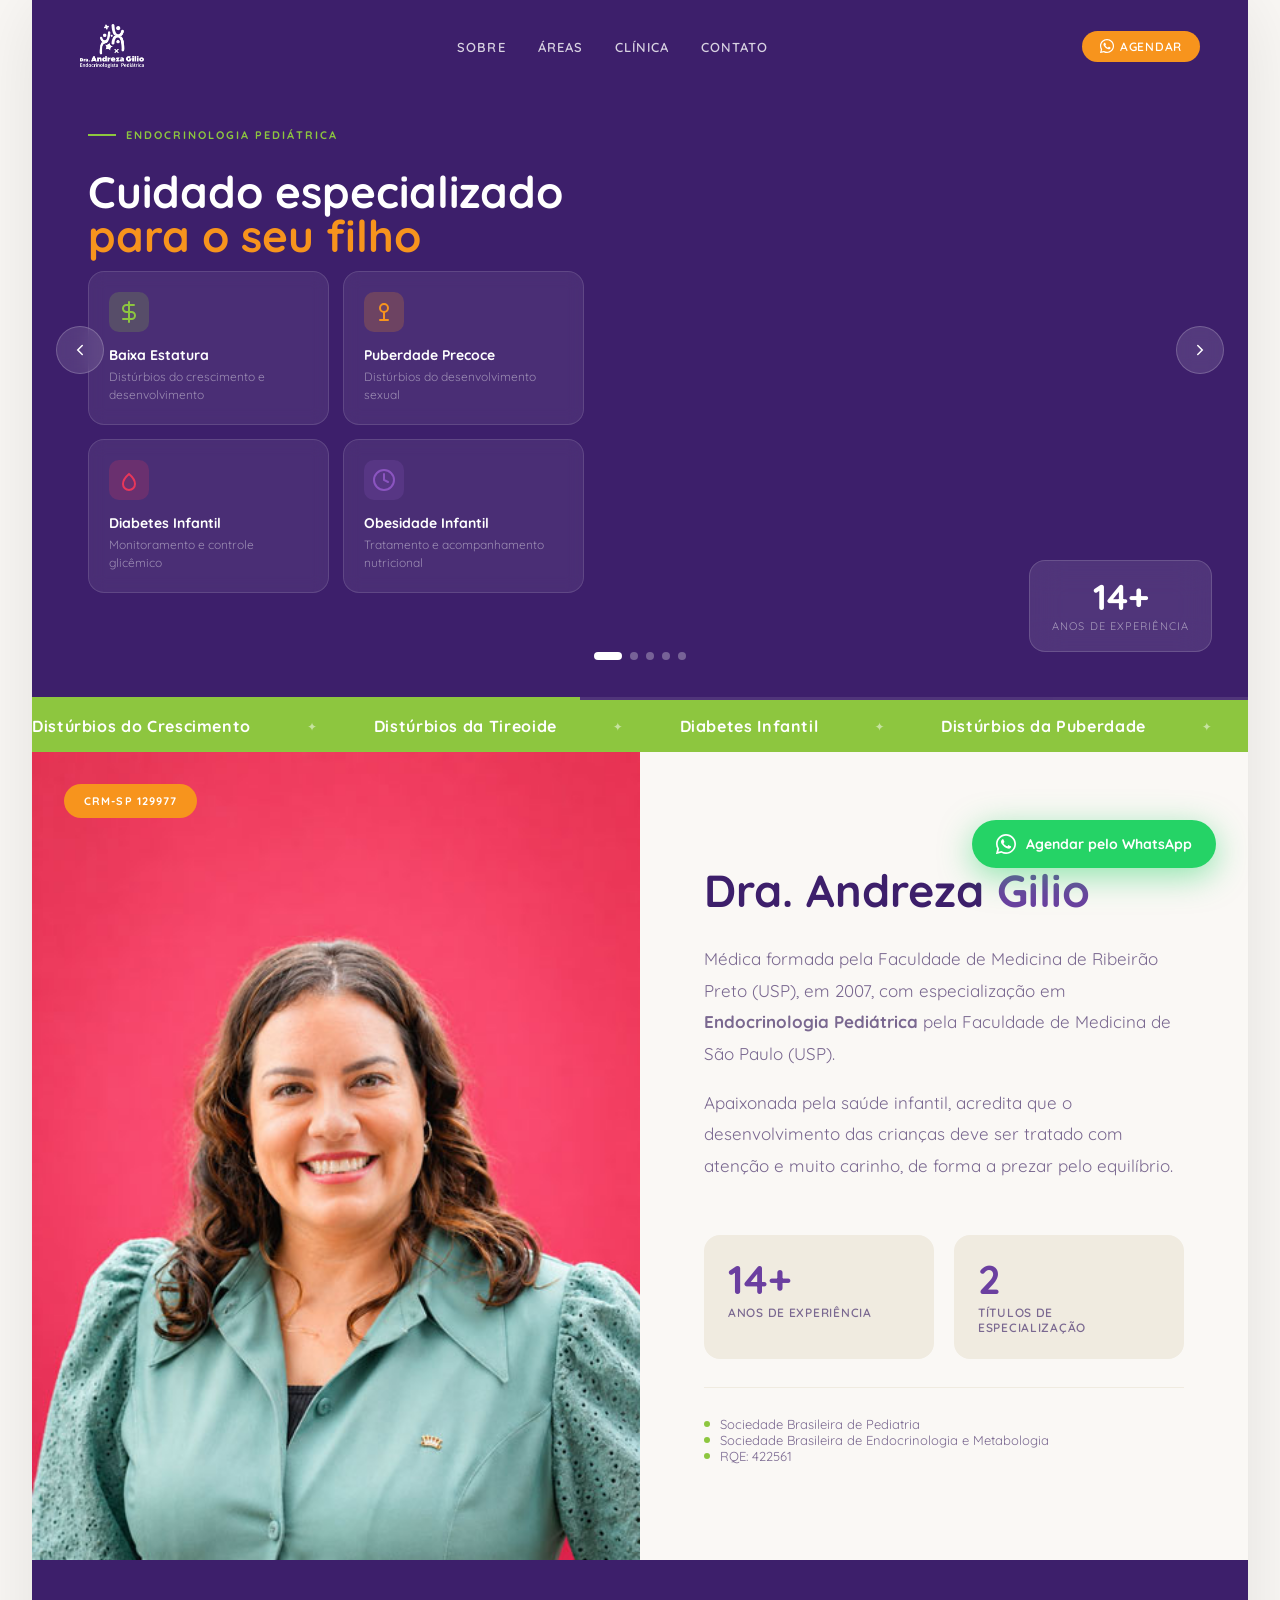
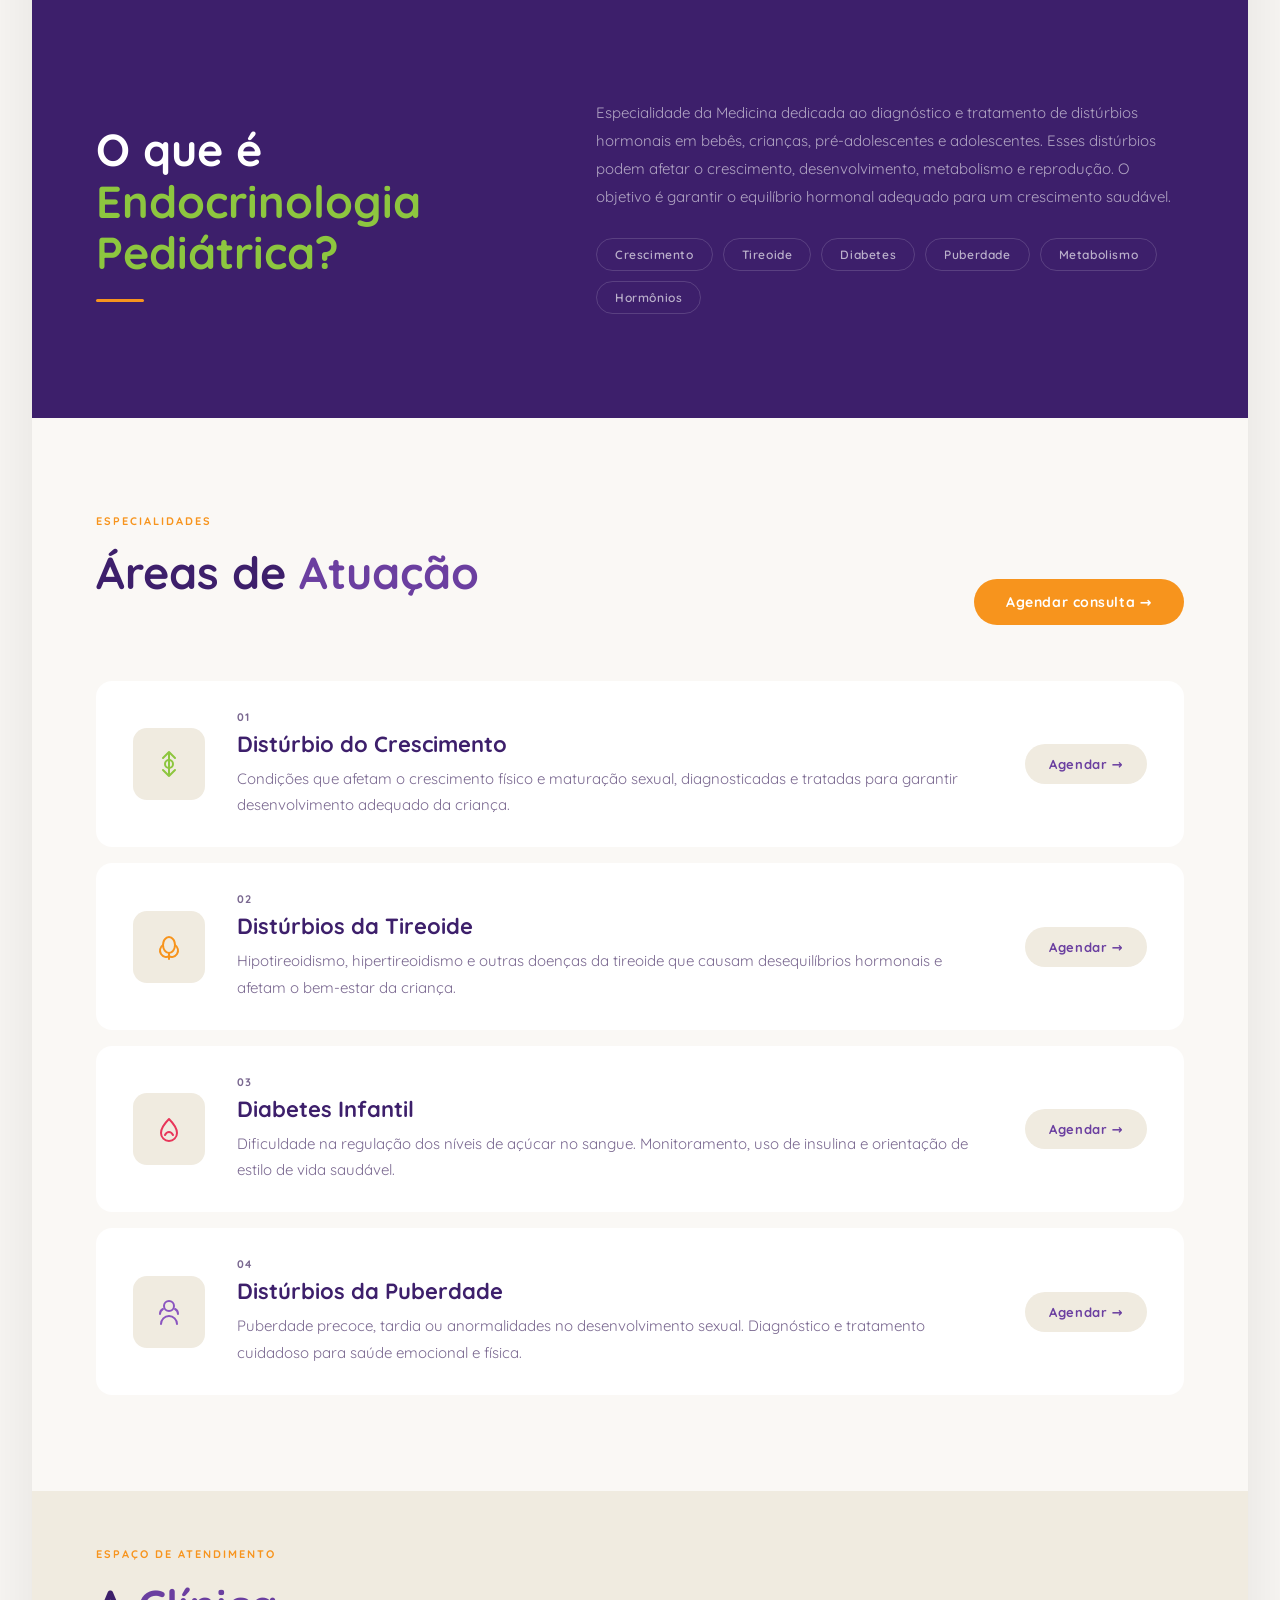
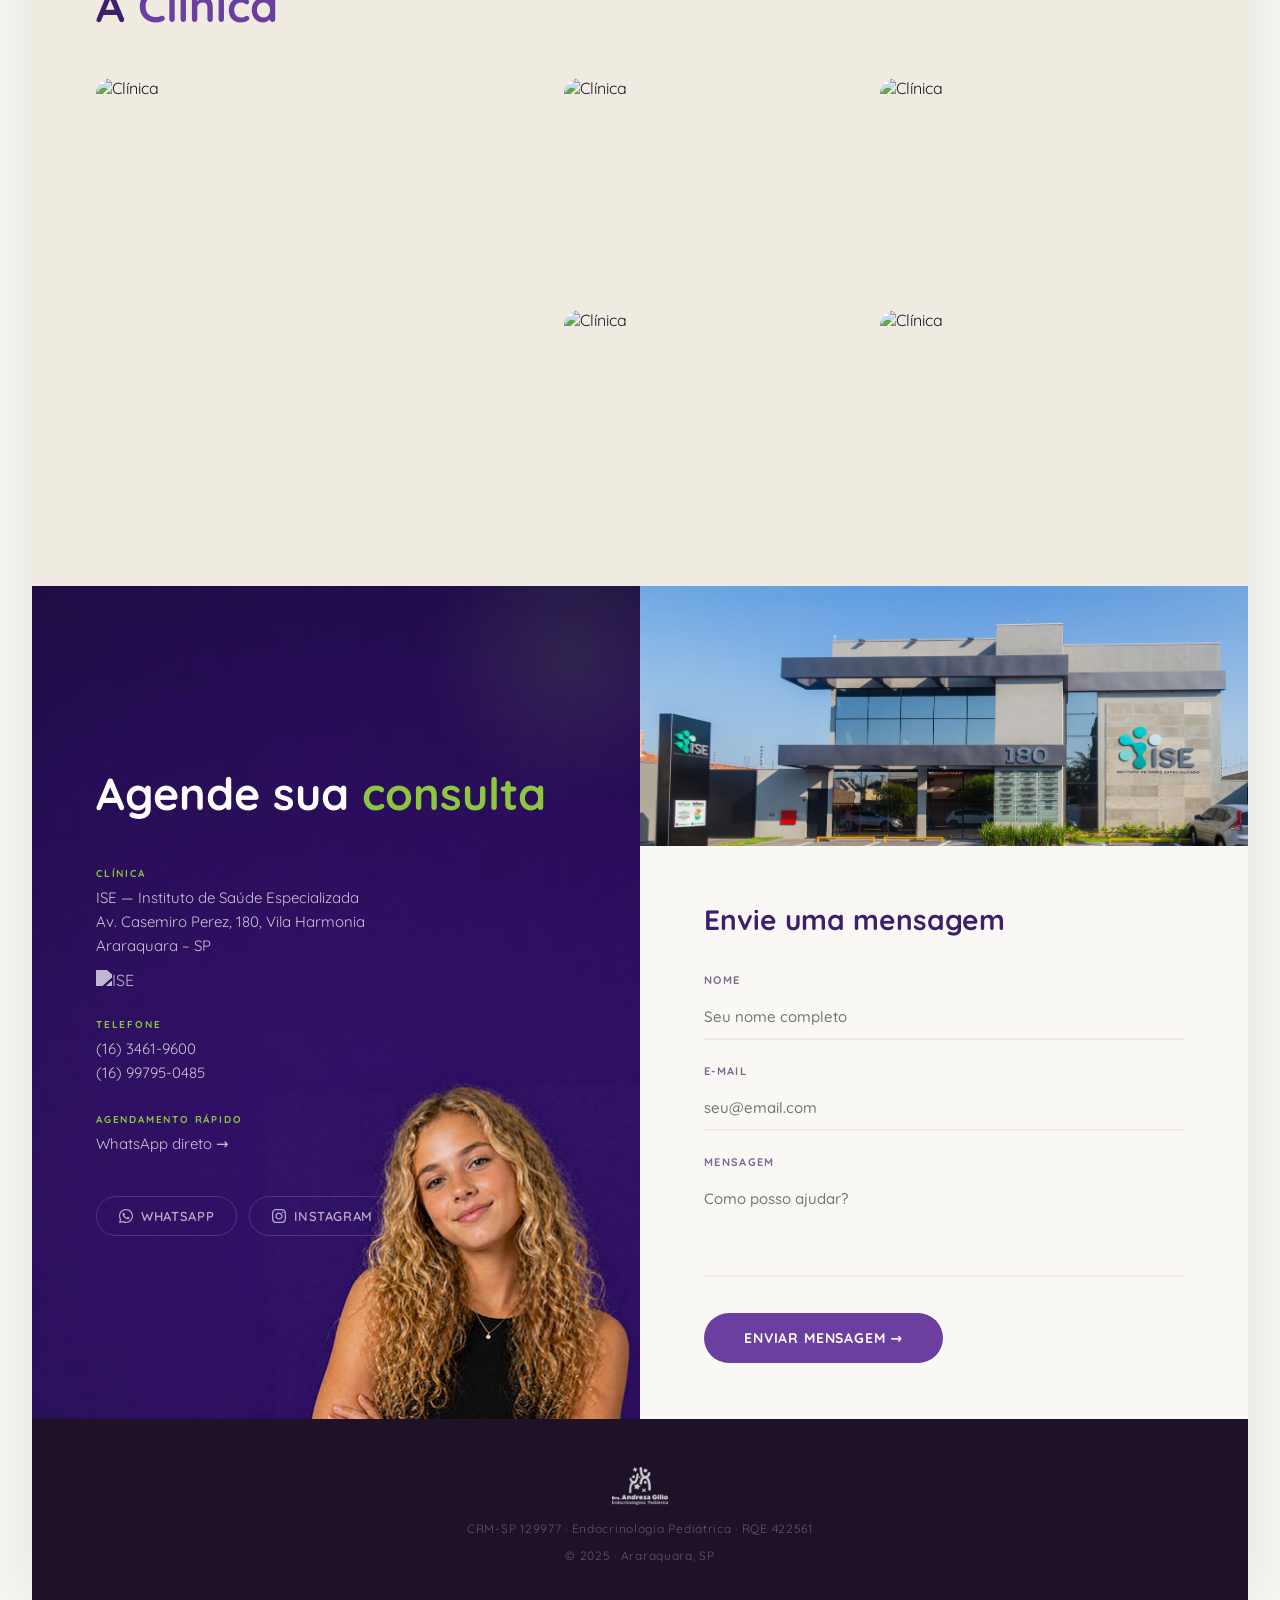
==== commit 5977c548: "Optimize meta description to 131 characters Co-Authored-By: Claude Sonnet 4.6 <noreply@anthropic.com" ====
--- a/index.html
+++ b/index.html
@@ -6,7 +6,7 @@
 
 <!-- SEO Primary -->
 <title>Dra. Andreza Gilio | Endocrinologista Pediátrica em Araraquara – SP</title>
-<meta name="description" content="Dra. Andreza Gilio é médica endocrinologista pediátrica em Araraquara – SP. Atendimento particular no ISE (Instituto de Saúde Especializada). Especialista em baixa estatura, diabetes infantil, puberdade precoce, obesidade e distúrbios da tireoide. CRM-SP 129977.">
+<meta name="description" content="Endocrinologista pediátrica em Araraquara-SP. Consulta particular no ISE. Especialista em diabetes, crescimento e puberdade. Agende!">
 <meta name="keywords" content="endocrinologista pediátrica Araraquara, endocrinologia pediátrica Araraquara, médica infantil Araraquara, baixa estatura criança, diabetes infantil Araraquara, puberdade precoce, obesidade infantil, distúrbios da tireoide criança, Dra Andreza Gilio, ISE Araraquara, consulta particular endocrinologia">
 <meta name="author" content="Dra. Andreza Gilio">
 <meta name="robots" content="index, follow">
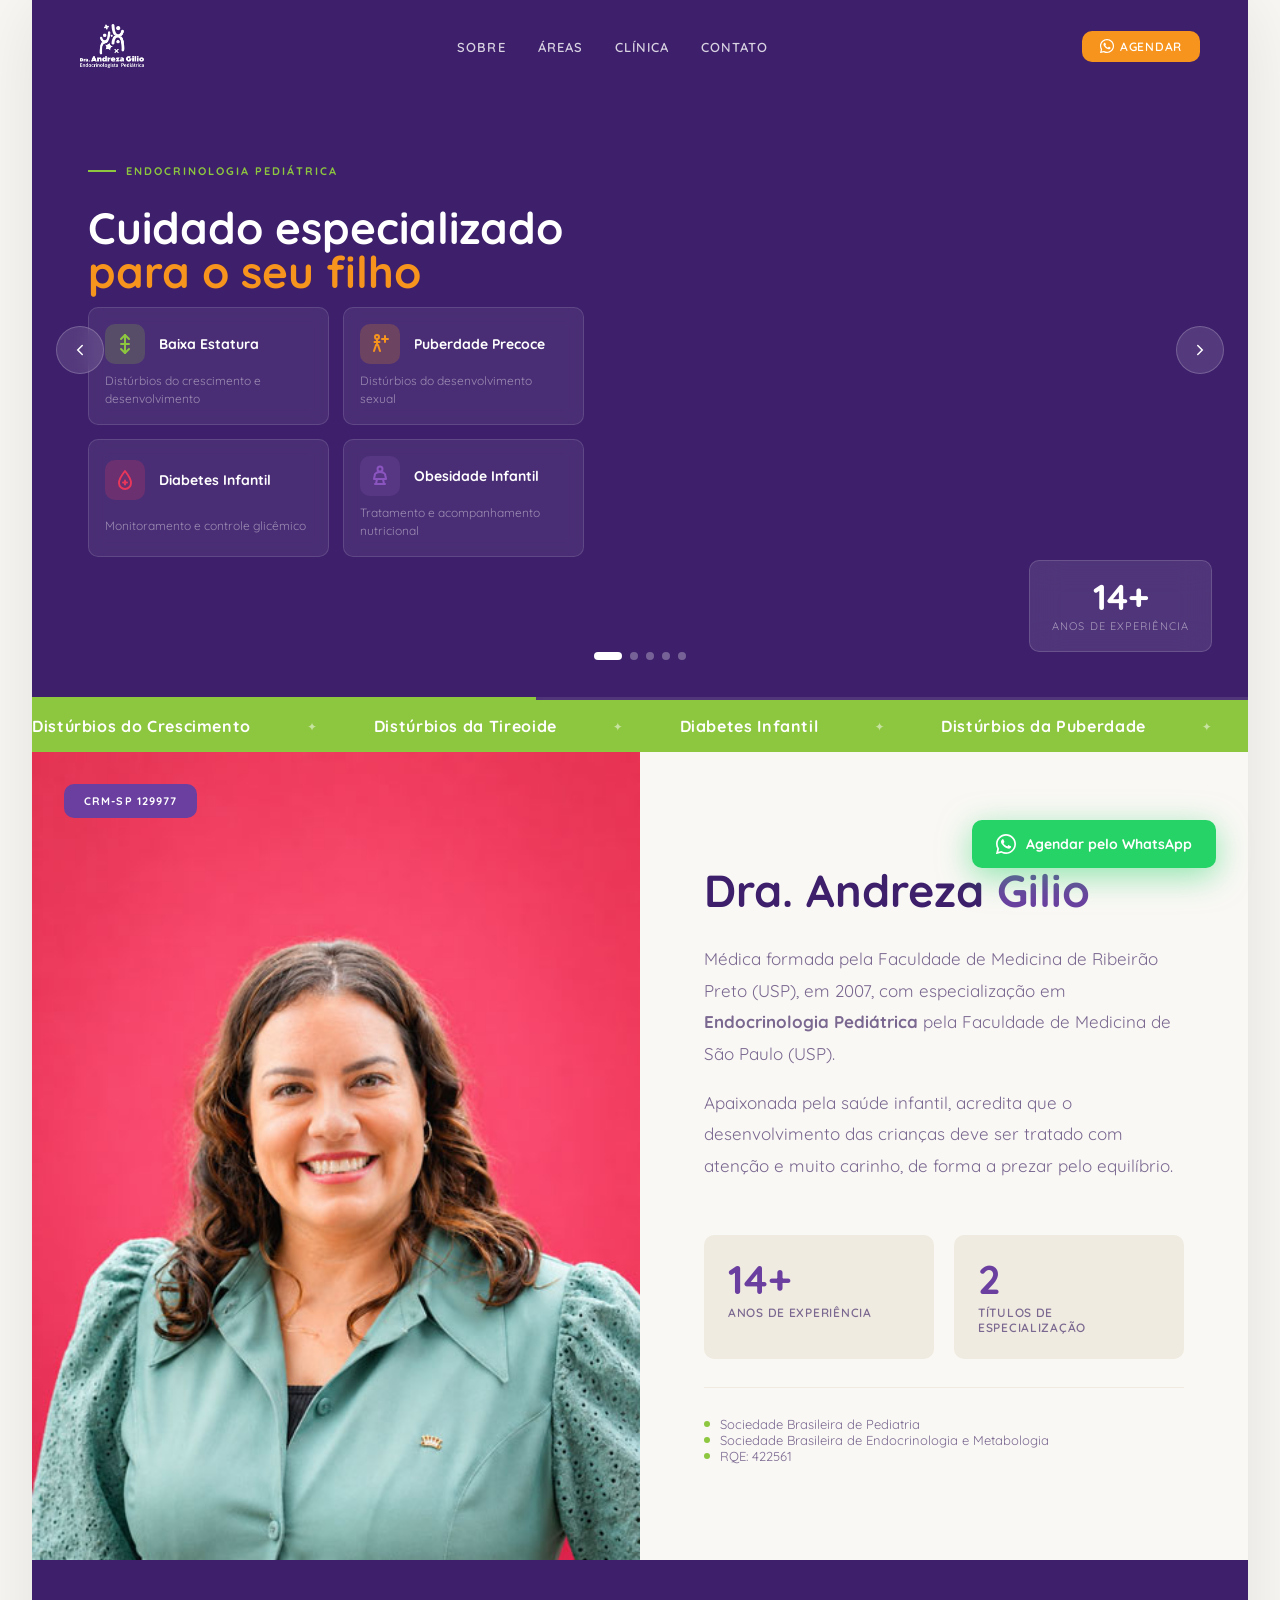
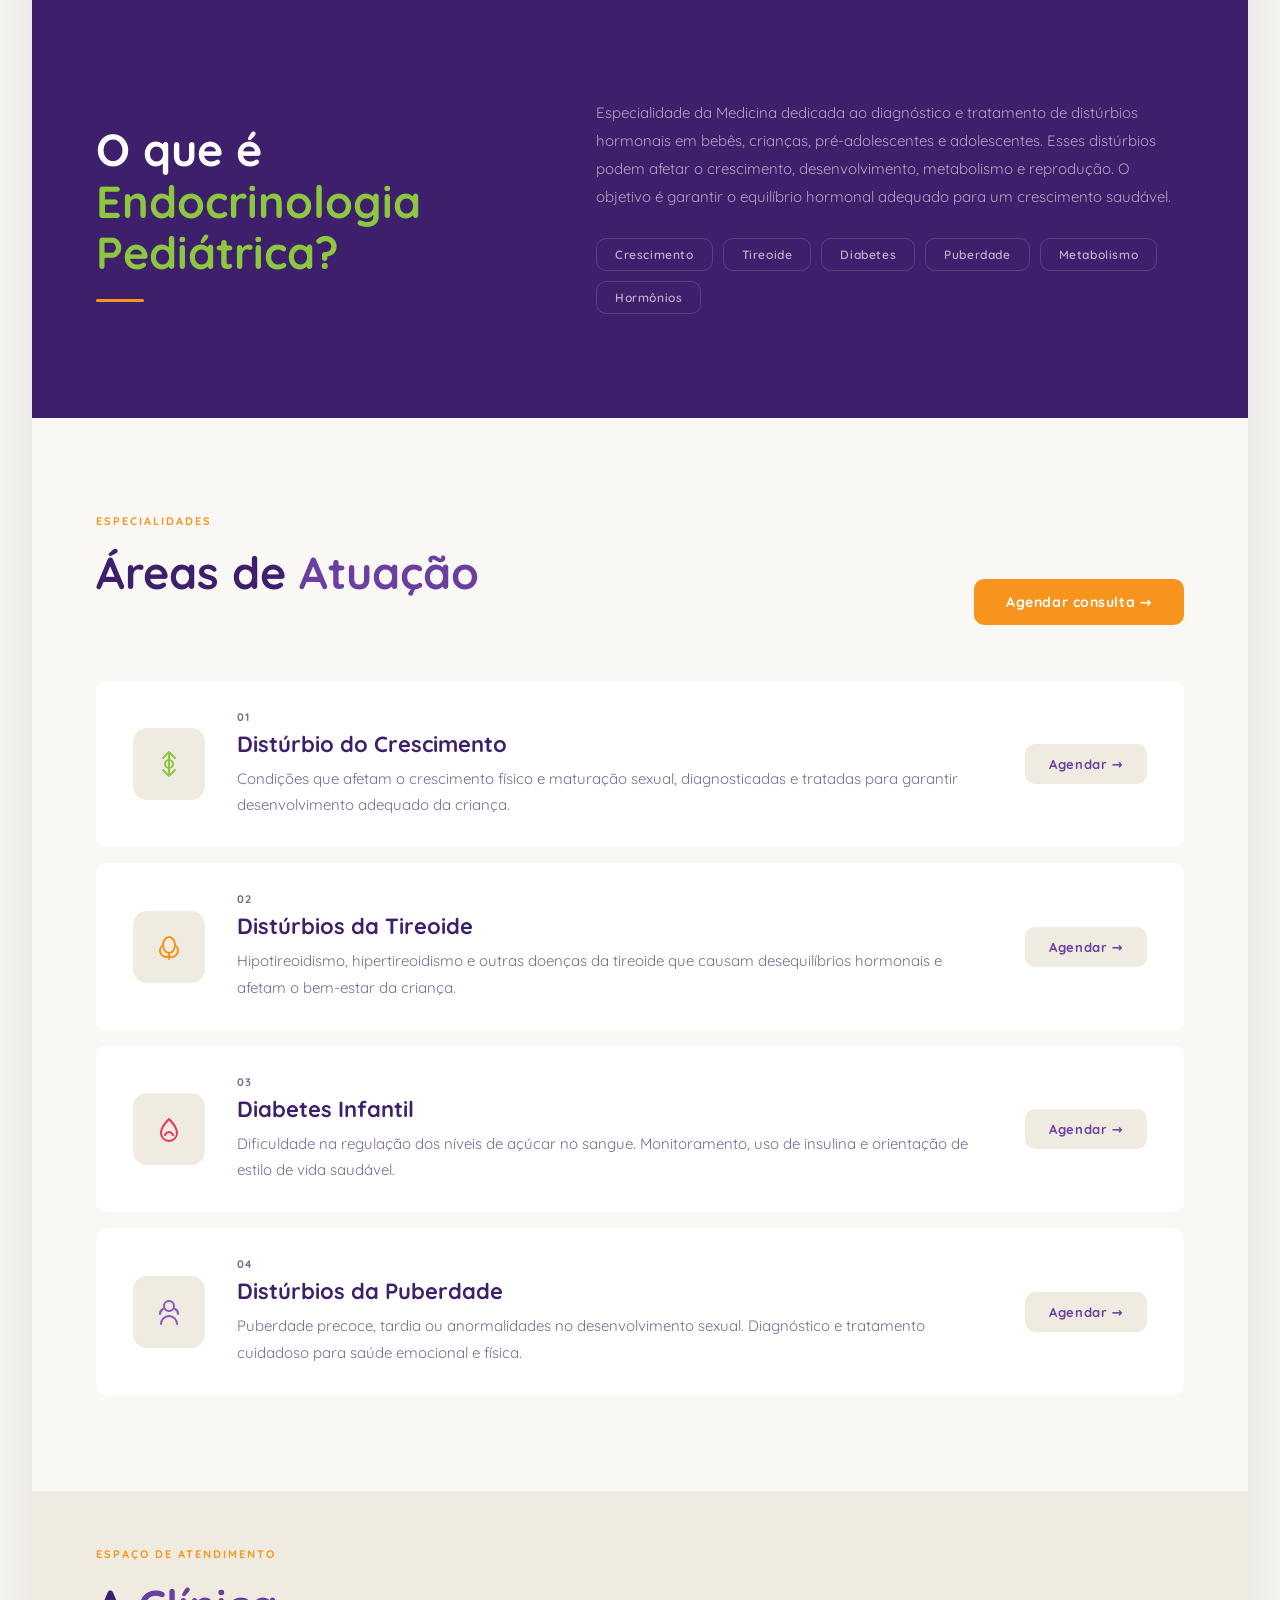
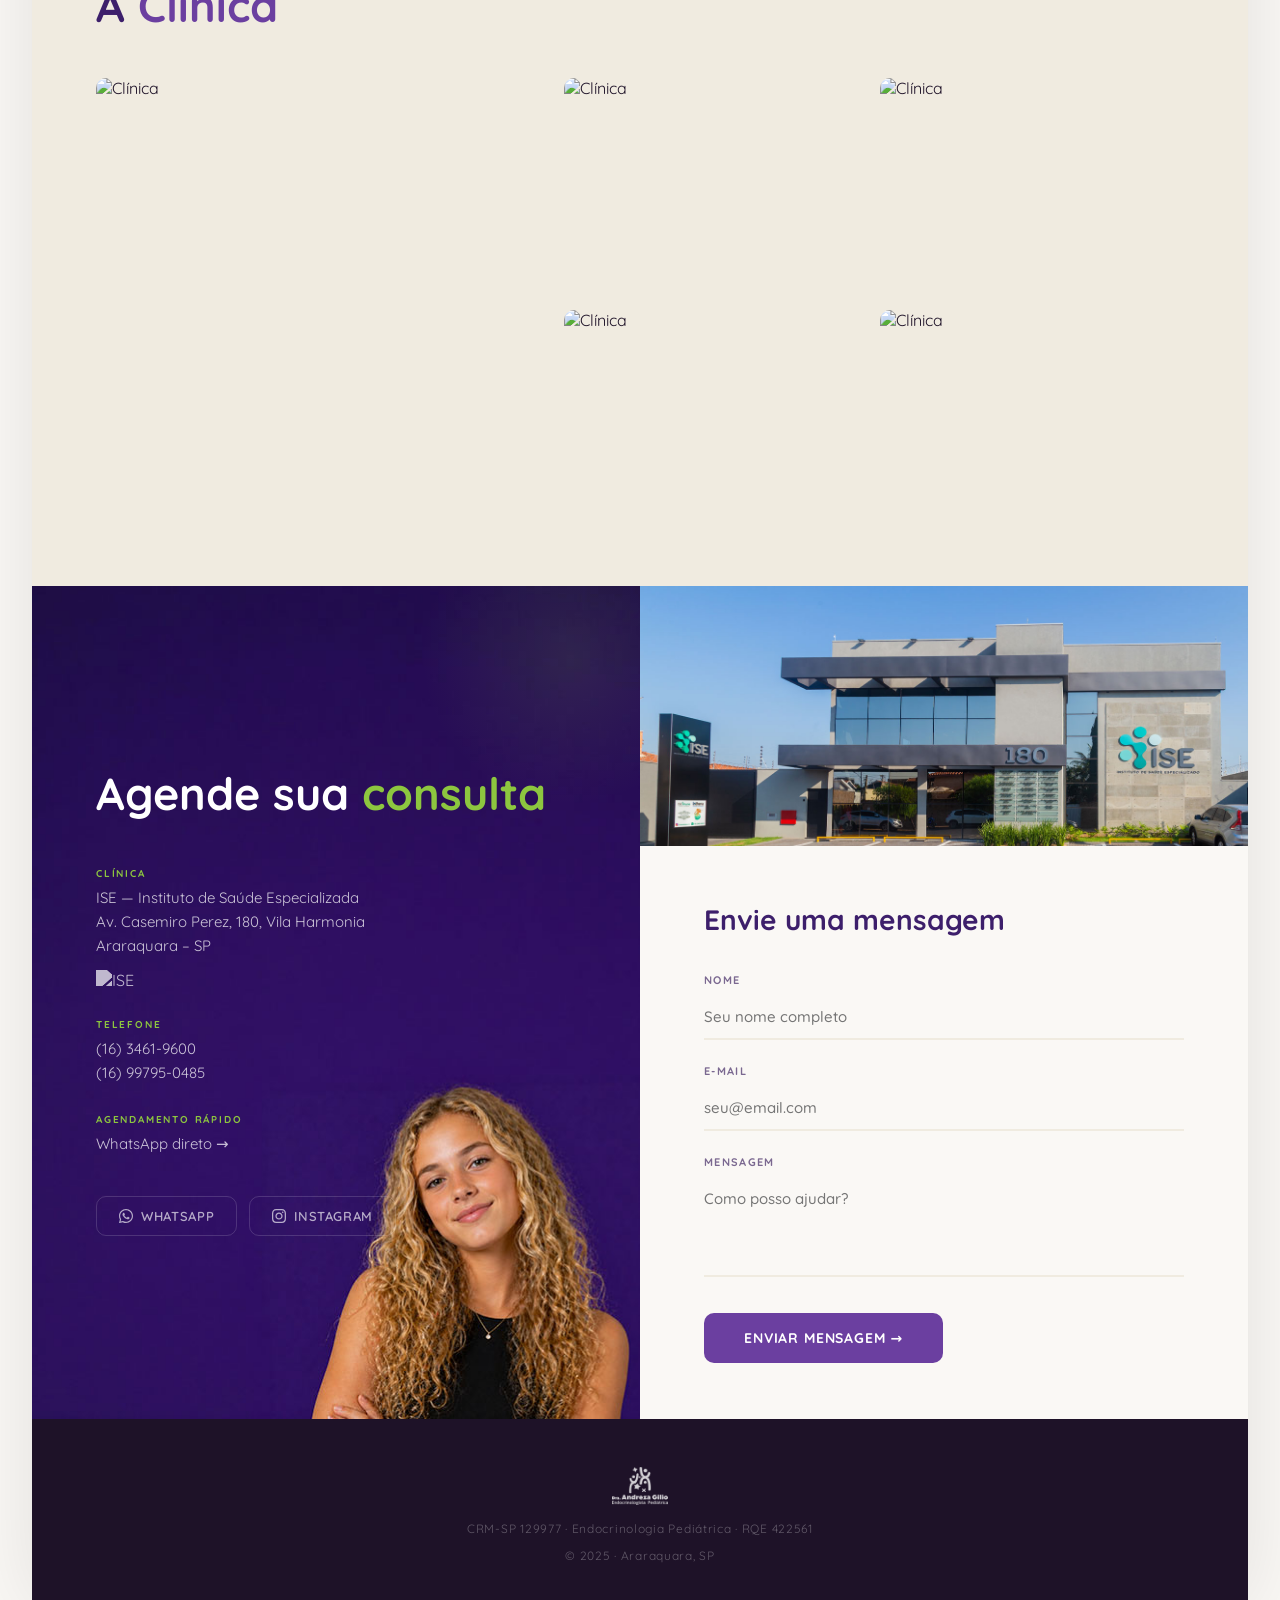
==== commit 0e520bc7: "Update hero card icons, layout and border radius to 10px Co-Authored-By: Claude Sonnet 4.6 <noreply@" ====
--- a/index.html
+++ b/index.html
@@ -108,10 +108,14 @@
             <img src="uploads/andreza-mobile.jpg" alt="Dra. Andreza Gilio" class="hero-mobile-photo">
           </div>
           <div class="hero-cards">
-            <div class="hcard"><div class="hcard-icon c1"><svg viewBox="0 0 24 24" fill="none" stroke="#8DC63F" stroke-width="2" stroke-linecap="round" style="width: 24px"><line x1="12" y1="2" x2="12" y2="22"/><path d="M17 5H9.5a3.5 3.5 0 0 0 0 7h5a3.5 3.5 0 0 1 0 7H6"/></svg></div><div class="hcard-title">Baixa Estatura</div><div class="hcard-sub">Distúrbios do crescimento e desenvolvimento</div></div>
-            <div class="hcard"><div class="hcard-icon c2"><svg viewBox="0 0 24 24" fill="none" stroke="#F7941D" stroke-width="2" stroke-linecap="round" style="width: 24px"><circle cx="12" cy="8" r="4"/><path d="M12 12v8M8 20h8"/></svg></div><div class="hcard-title">Puberdade Precoce</div><div class="hcard-sub">Distúrbios do desenvolvimento sexual</div></div>
-            <div class="hcard"><div class="hcard-icon c3"><svg viewBox="0 0 24 24" fill="none" stroke="#E8375A" stroke-width="2" stroke-linecap="round" style="width: 24px"><path d="M12 6c0 0-6 5-6 10a6 6 0 0012 0c0-5-6-10-6-10z"/></svg></div><div class="hcard-title">Diabetes Infantil</div><div class="hcard-sub">Monitoramento e controle glicêmico</div></div>
-            <div class="hcard"><div class="hcard-icon c4"><svg viewBox="0 0 24 24" fill="none" stroke="#8B55C0" stroke-width="2" stroke-linecap="round" style="width: 24px"><circle cx="12" cy="12" r="10"/><path d="M12 6v6l4 2"/></svg></div><div class="hcard-title">Obesidade Infantil</div><div class="hcard-sub">Tratamento e acompanhamento nutricional</div></div>
+            <!-- Baixa Estatura: seta dupla vertical (altura) -->
+            <div class="hcard"><div class="hcard-icon c1"><svg viewBox="0 0 24 24" fill="none" stroke="#8DC63F" stroke-width="2" stroke-linecap="round" stroke-linejoin="round" style="width:24px"><line x1="12" y1="3" x2="12" y2="21"/><polyline points="8 7 12 3 16 7"/><polyline points="8 17 12 21 16 17"/><line x1="8" y1="12" x2="16" y2="12"/></svg></div><div class="hcard-title">Baixa Estatura</div><div class="hcard-sub">Distúrbios do crescimento e desenvolvimento</div></div>
+            <!-- Puberdade Precoce: figura infantil + sinal de mais (precoce) -->
+            <div class="hcard"><div class="hcard-icon c2"><svg viewBox="0 0 24 24" fill="none" stroke="#F7941D" stroke-width="2" stroke-linecap="round" stroke-linejoin="round" style="width:24px"><circle cx="9" cy="5" r="2"/><line x1="9" y1="7" x2="9" y2="13"/><line x1="6.5" y1="10" x2="11.5" y2="10"/><line x1="8" y1="13" x2="6" y2="19"/><line x1="10" y1="13" x2="12" y2="19"/><line x1="17" y1="4" x2="17" y2="10"/><line x1="14" y1="7" x2="20" y2="7"/></svg></div><div class="hcard-title">Puberdade Precoce</div><div class="hcard-sub">Distúrbios do desenvolvimento sexual</div></div>
+            <!-- Diabetes Infantil: gota de sangue com cruz (glicemia) -->
+            <div class="hcard"><div class="hcard-icon c3"><svg viewBox="0 0 24 24" fill="none" stroke="#E8375A" stroke-width="2" stroke-linecap="round" stroke-linejoin="round" style="width:24px"><path d="M12 3s-6 7.5-6 12a6 6 0 0012 0c0-4.5-6-12-6-12z"/><line x1="10" y1="14.5" x2="14" y2="14.5"/><line x1="12" y1="12.5" x2="12" y2="16.5"/></svg></div><div class="hcard-title">Diabetes Infantil</div><div class="hcard-sub">Monitoramento e controle glicêmico</div></div>
+            <!-- Obesidade Infantil: silhueta corporal arredondada -->
+            <div class="hcard"><div class="hcard-icon c4"><svg viewBox="0 0 24 24" fill="none" stroke="#8B55C0" stroke-width="2" stroke-linecap="round" stroke-linejoin="round" style="width:24px"><circle cx="12" cy="5" r="2.5"/><path d="M7 10c0 0 1.5-2 5-2s5 2 5 2l1 5H6l1-5z"/><line x1="9" y1="15" x2="8" y2="20"/><line x1="15" y1="15" x2="16" y2="20"/><line x1="7" y1="20" x2="17" y2="20"/></svg></div><div class="hcard-title">Obesidade Infantil</div><div class="hcard-sub">Tratamento e acompanhamento nutricional</div></div>
           </div>
         </div>
         <div class="hero-right">
@@ -375,23 +379,18 @@
   <div class="gal-grid">
     <div class="gal-item reveal">
       <img src="https://andrezagilio.com.br/wp-content/uploads/2023/06/MG_7847.jpg" alt="Clínica">
-      <div class="gal-overlay"></div>
     </div>
     <div class="gal-item reveal rd1">
       <img src="https://andrezagilio.com.br/wp-content/uploads/2023/06/MG_7840.jpg" alt="Clínica">
-      <div class="gal-overlay"></div>
     </div>
     <div class="gal-item reveal rd2">
       <img src="https://andrezagilio.com.br/wp-content/uploads/2023/06/MG_7804.jpg" alt="Clínica">
-      <div class="gal-overlay"></div>
     </div>
     <div class="gal-item reveal rd1">
       <img src="https://andrezagilio.com.br/wp-content/uploads/2023/06/MG_7786.jpg" alt="Clínica">
-      <div class="gal-overlay"></div>
     </div>
     <div class="gal-item reveal rd2">
       <img src="https://andrezagilio.com.br/wp-content/uploads/2023/06/MG_7779.jpg" alt="Clínica">
-      <div class="gal-overlay"></div>
     </div>
   </div>
 </section>
--- a/style.css
+++ b/style.css
@@ -13,7 +13,7 @@
   --white:   #FFFFFF;
   --max-w:   1216px;
   --font:    'Quicksand', system-ui, sans-serif;
-  --radius:  16px;
+  --radius:  10px;
 }
 html{scroll-behavior:smooth;}
 body{font-family:var(--font);background:var(--cream);color:var(--text);overflow-x:hidden;}
@@ -47,7 +47,7 @@
 .nav-links a:hover{color:var(--orange)!important;}
 .nav-cta{
   display:inline-flex;align-items:center;gap:6px;
-  padding:8px 18px;border-radius:100px;
+  padding:8px 18px;border-radius:10px;
   background:var(--orange);color:#fff;
   font-size:12px;font-weight:600;letter-spacing:0.06em;text-transform:uppercase;
   text-decoration:none;transition:transform 0.2s,box-shadow 0.2s;
@@ -89,27 +89,28 @@
 .hero-cards{display:grid;grid-template-columns:1fr 1fr;gap:14px;}
 .hcard{
   background:rgba(255,255,255,0.07);border:1px solid rgba(255,255,255,0.12);
-  border-radius:var(--radius);padding:20px;cursor:default;
+  border-radius:var(--radius);padding:16px;cursor:default;
+  display:grid;grid-template-columns:40px 1fr;gap:8px 14px;align-items:center;
   transition:background 0.3s,transform 0.3s,border-color 0.3s,box-shadow 0.3s;backdrop-filter:blur(8px);
 }
 .hcard:hover{background:rgba(255,255,255,0.13);transform:translateY(-4px);border-color:rgba(255,255,255,0.25);box-shadow:0 16px 40px rgba(0,0,0,0.3);}
-.hcard-icon{width:40px;height:40px;border-radius:10px;display:flex;align-items:center;justify-content:center;margin-bottom:14px;}
+.hcard-icon{width:40px;height:40px;border-radius:10px;display:flex;align-items:center;justify-content:center;}
 .hcard-icon.c1{background:rgba(141,198,63,0.2);}
 .hcard-icon.c2{background:rgba(247,148,29,0.2);}
 .hcard-icon.c3{background:rgba(232,55,90,0.2);}
 .hcard-icon.c4{background:rgba(139,85,192,0.2);}
-.hcard-title{font-size:14px;font-weight:700;color:var(--white);margin-bottom:4px;}
-.hcard-sub{font-size:12px;color:rgba(255,255,255,0.45);line-height:1.5;}
+.hcard-title{font-size:14px;font-weight:700;color:var(--white);}
+.hcard-sub{font-size:12px;color:rgba(255,255,255,0.45);line-height:1.5;grid-column:1/-1;}
 .hero-cta-row{display:flex;gap:14px;margin-top:40px;flex-wrap:wrap;}
 .btn-hero-primary{
   display:inline-flex;align-items:center;gap:8px;
-  padding:14px 32px;border-radius:100px;background:var(--orange);color:#fff;
+  padding:14px 32px;border-radius:10px;background:var(--orange);color:#fff;
   font-size:14px;font-weight:700;text-decoration:none;transition:transform 0.2s,box-shadow 0.2s;letter-spacing:0.04em;
 }
 .btn-hero-primary:hover{transform:translateY(-2px);box-shadow:0 10px 32px rgba(247,148,29,0.5);}
 .btn-hero-ghost{
   display:inline-flex;align-items:center;gap:8px;
-  padding:14px 32px;border-radius:100px;border:1px solid rgba(255,255,255,0.2);
+  padding:14px 32px;border-radius:10px;border:1px solid rgba(255,255,255,0.2);
   color:rgba(255,255,255,0.75);font-size:14px;font-weight:500;
   text-decoration:none;transition:all 0.2s;letter-spacing:0.04em;
 }
@@ -174,7 +175,7 @@
 }
 .cslide-cta{
   display:inline-flex;align-items:center;gap:10px;
-  padding:15px 36px;border-radius:100px;
+  padding:15px 36px;border-radius:10px;
   font-size:14px;font-weight:700;letter-spacing:0.04em;text-transform:uppercase;
   text-decoration:none;color:#fff;
   transition:transform 0.2s,box-shadow 0.2s;
@@ -188,7 +189,7 @@
 }
 .carousel-dots{display:flex;gap:8px;align-items:center;}
 .cdot{
-  width:8px;height:8px;border-radius:100px;background:rgba(255,255,255,0.3);
+  width:8px;height:8px;border-radius:10px;background:rgba(255,255,255,0.3);
   cursor:pointer;transition:background 0.3s,width 0.3s;border:none;padding:0;
 }
 .cdot.active{width:28px;background:var(--white);}
@@ -252,8 +253,8 @@
 .sobre-img-wrap:hover .sobre-img{transform:scale(1.03);}
 .sobre-img-badge{
   position:absolute;top:32px;left:32px;
-  background:var(--orange);color:#fff;
-  border-radius:100px;padding:10px 20px;
+  background:var(--purple);color:#fff;
+  border-radius:10px;padding:10px 20px;
   font-size:11px;font-weight:700;letter-spacing:0.1em;text-transform:uppercase;
 }
 .sobre-content{padding:80px 64px;display:flex;flex-direction:column;justify-content:center;background:var(--cream);}
@@ -282,7 +283,7 @@
 .endo-text{font-size:15px;line-height:1.85;color:rgba(255,255,255,0.6);}
 .endo-pills{display:flex;flex-wrap:wrap;gap:10px;margin-top:28px;}
 .pill{
-  padding:8px 18px;border-radius:100px;
+  padding:8px 18px;border-radius:10px;
   border:1px solid rgba(255,255,255,0.15);
   font-size:12px;font-weight:600;color:rgba(255,255,255,0.65);
   letter-spacing:0.05em;
@@ -334,7 +335,7 @@
 .acard-desc{font-size:15px;line-height:1.75;color:var(--muted);}
 .acard-btn{
   display:inline-flex;align-items:center;gap:6px;
-  padding:12px 24px;border-radius:100px;white-space:nowrap;
+  padding:12px 24px;border-radius:10px;white-space:nowrap;
   background:var(--cream2);color:var(--purple);
   font-size:13px;font-weight:700;text-decoration:none;
   transition:background 0.2s,color 0.2s,transform 0.2s;letter-spacing:0.04em;
@@ -354,12 +355,6 @@
 .gal-item:first-child{grid-row:1/3;}
 .gal-item img{width:100%;height:100%;object-fit:cover;transition:transform 0.6s ease,filter 0.4s;cursor:pointer;}
 .gal-item:hover img{transform:scale(1.06);filter:brightness(1.05) saturate(1.1);}
-.gal-overlay{
-  position:absolute;inset:0;
-  background:linear-gradient(0deg,rgba(61,31,107,0.5) 0%,transparent 50%);
-  opacity:0;transition:opacity 0.3s;border-radius:var(--radius);
-}
-.gal-item:hover .gal-overlay{opacity:1;}
 
 /* ── CONTATO ── */
 .contato{display:grid;grid-template-columns:1fr 1fr;}
@@ -386,7 +381,7 @@
 .social-row{display:flex;gap:12px;margin-top:40px;}
 .social-btn{
   display:inline-flex;align-items:center;gap:8px;
-  padding:11px 22px;border-radius:100px;
+  padding:11px 22px;border-radius:10px;
   border:1px solid rgba(255,255,255,0.15);
   color:rgba(255,255,255,0.65);font-size:13px;font-weight:600;
   text-decoration:none;letter-spacing:0.05em;text-transform:uppercase;
@@ -408,7 +403,7 @@
 .form-textarea{resize:none;min-height:100px;}
 .btn-submit{
   display:inline-flex;align-items:center;gap:8px;
-  padding:16px 40px;border-radius:100px;
+  padding:16px 40px;border-radius:10px;
   background:var(--purple);color:#fff;
   font-family:var(--font);font-size:14px;font-weight:700;
   letter-spacing:0.06em;text-transform:uppercase;
@@ -434,7 +429,7 @@
   z-index:300;
   display:flex;align-items:center;gap:10px;
   background:#25D366;color:#fff;
-  padding:14px 24px;border-radius:100px;
+  padding:14px 24px;border-radius:10px;
   text-decoration:none;font-size:14px;font-weight:700;
   box-shadow:0 8px 32px rgba(37,211,102,0.5);
   transition:transform 0.2s,box-shadow 0.2s,padding 0.3s;
